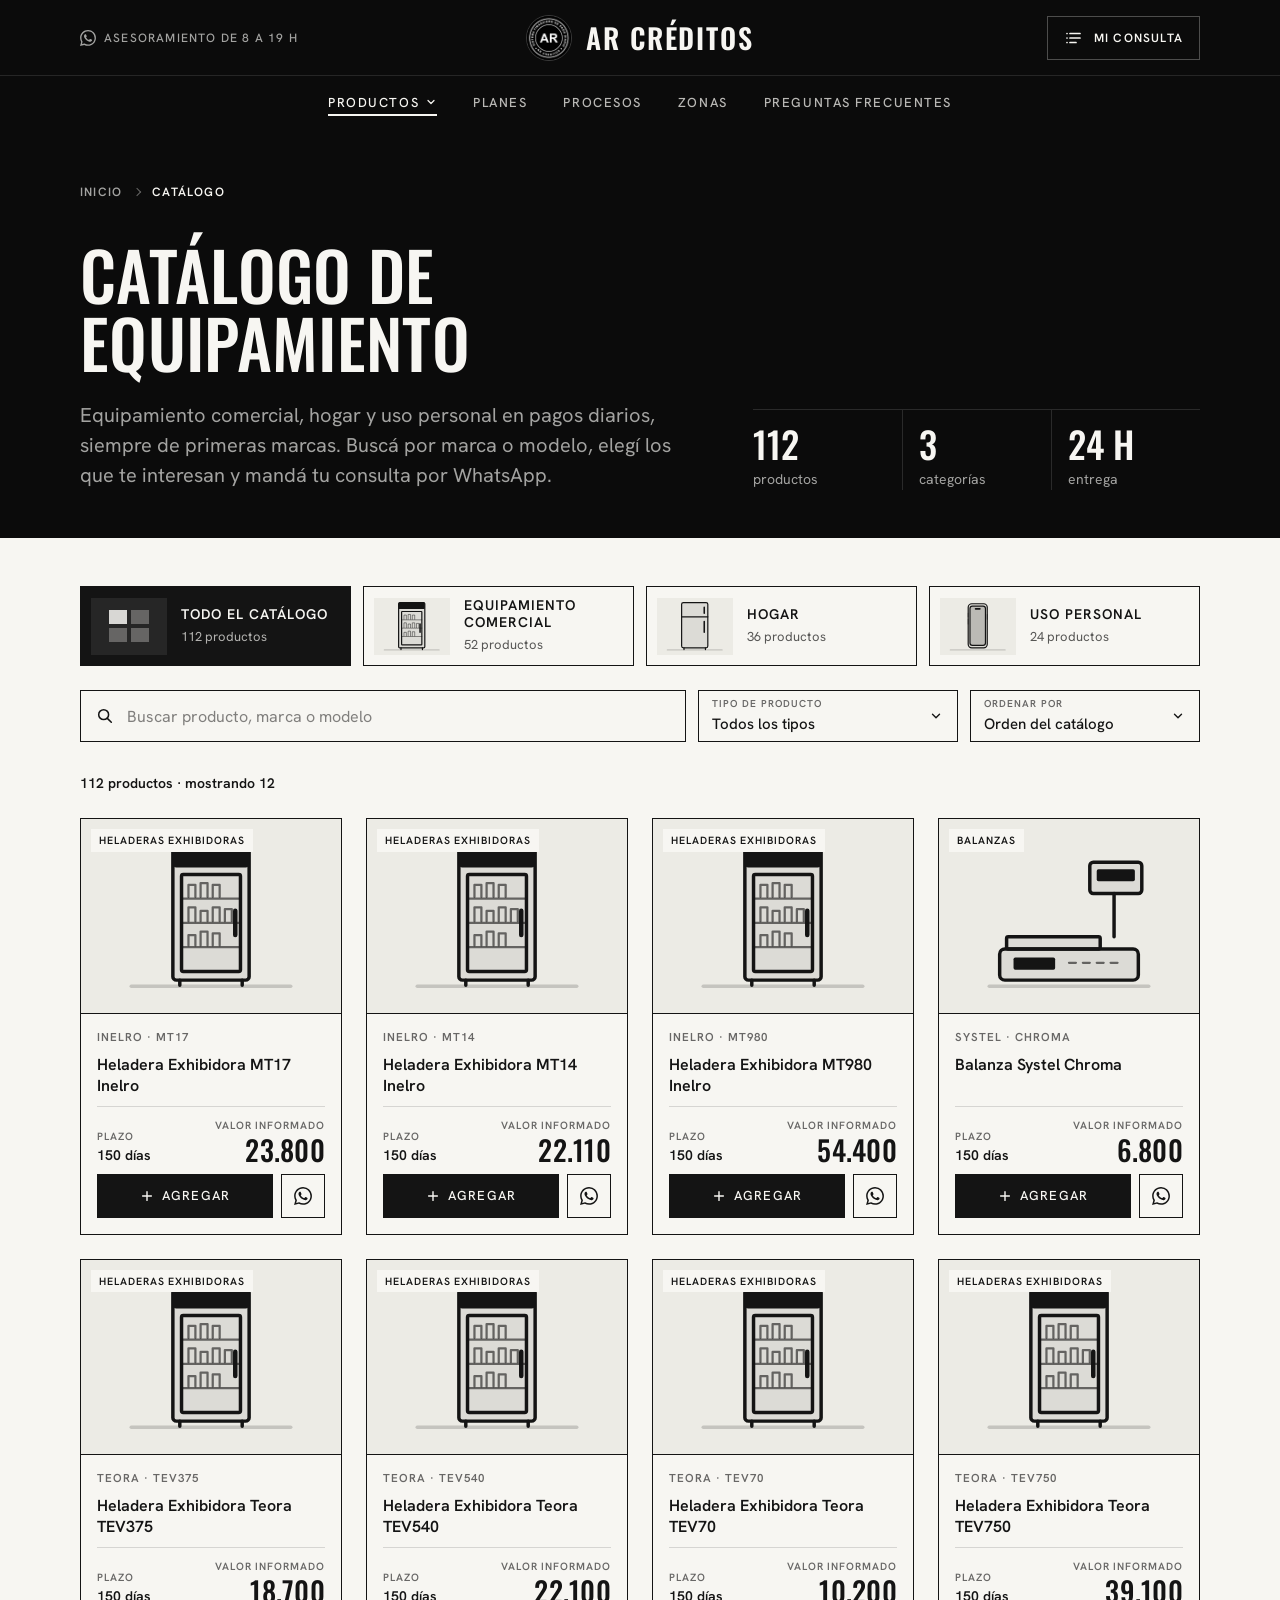
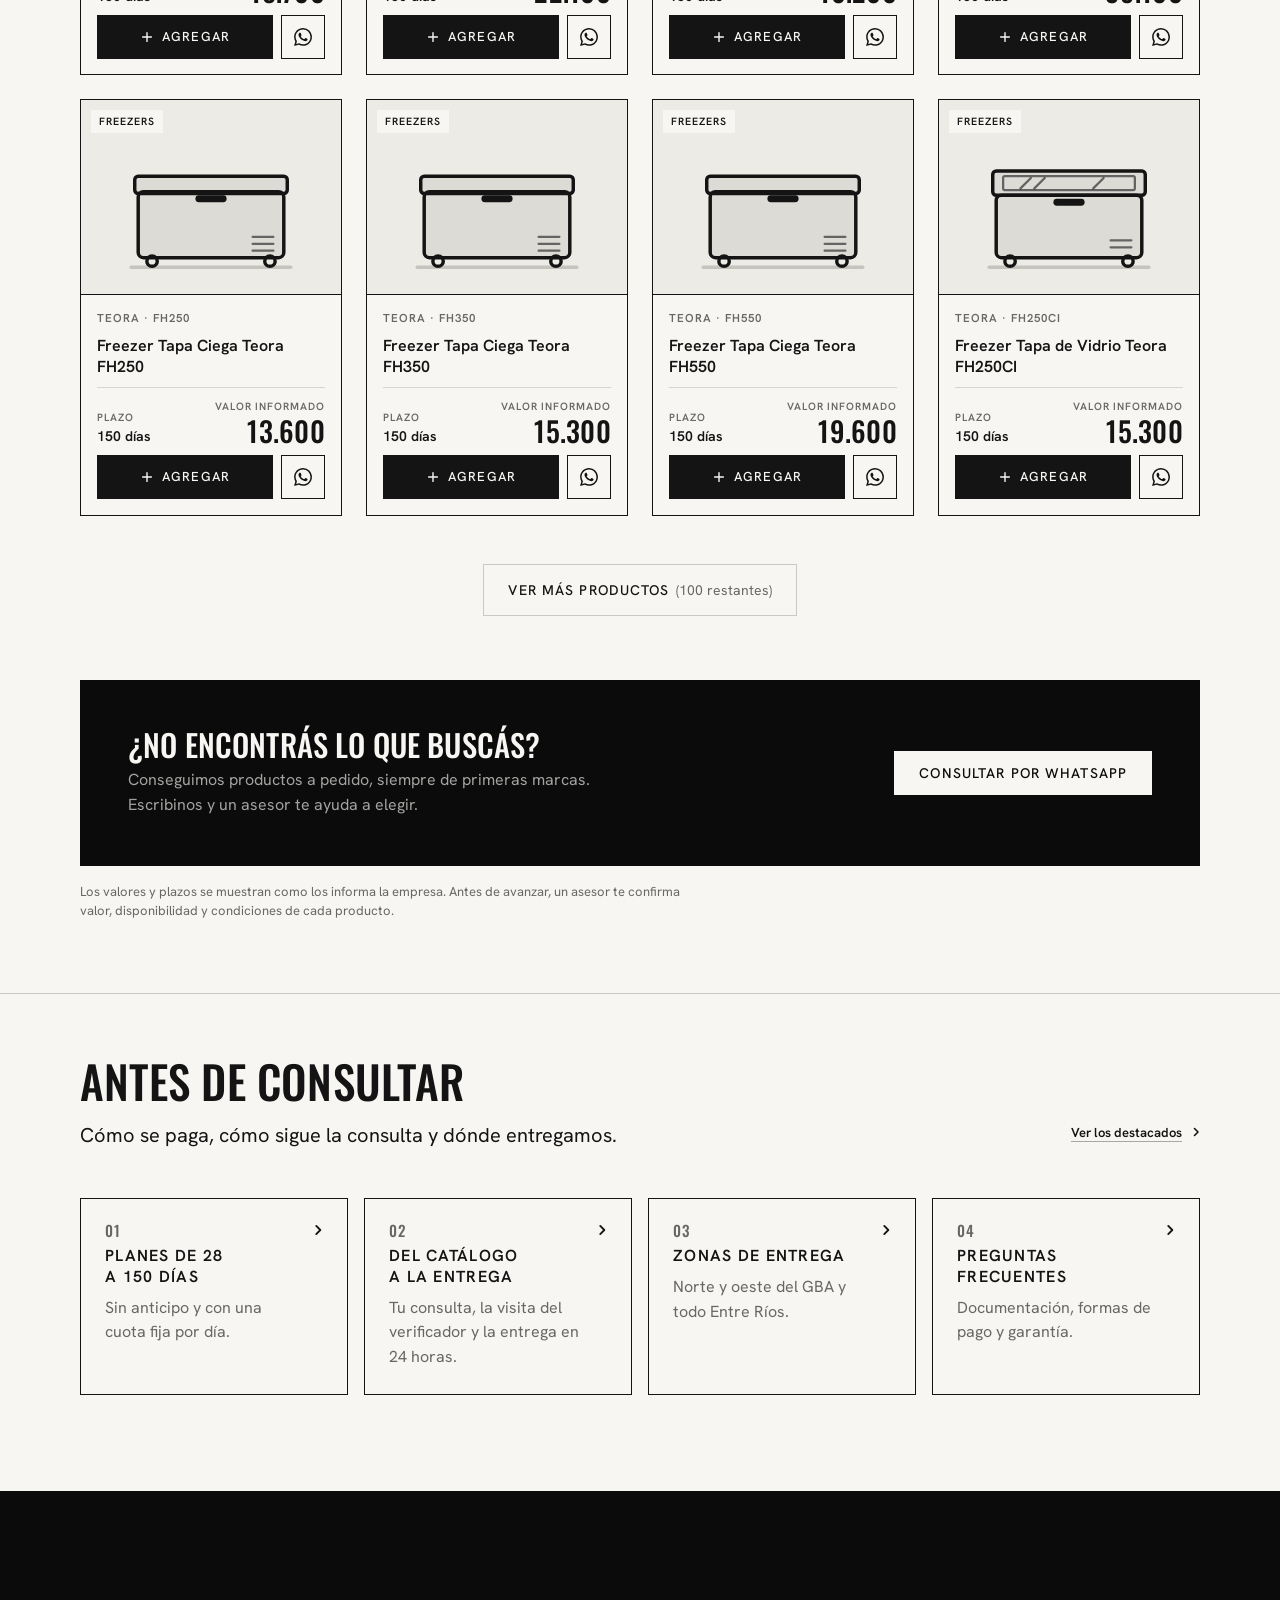
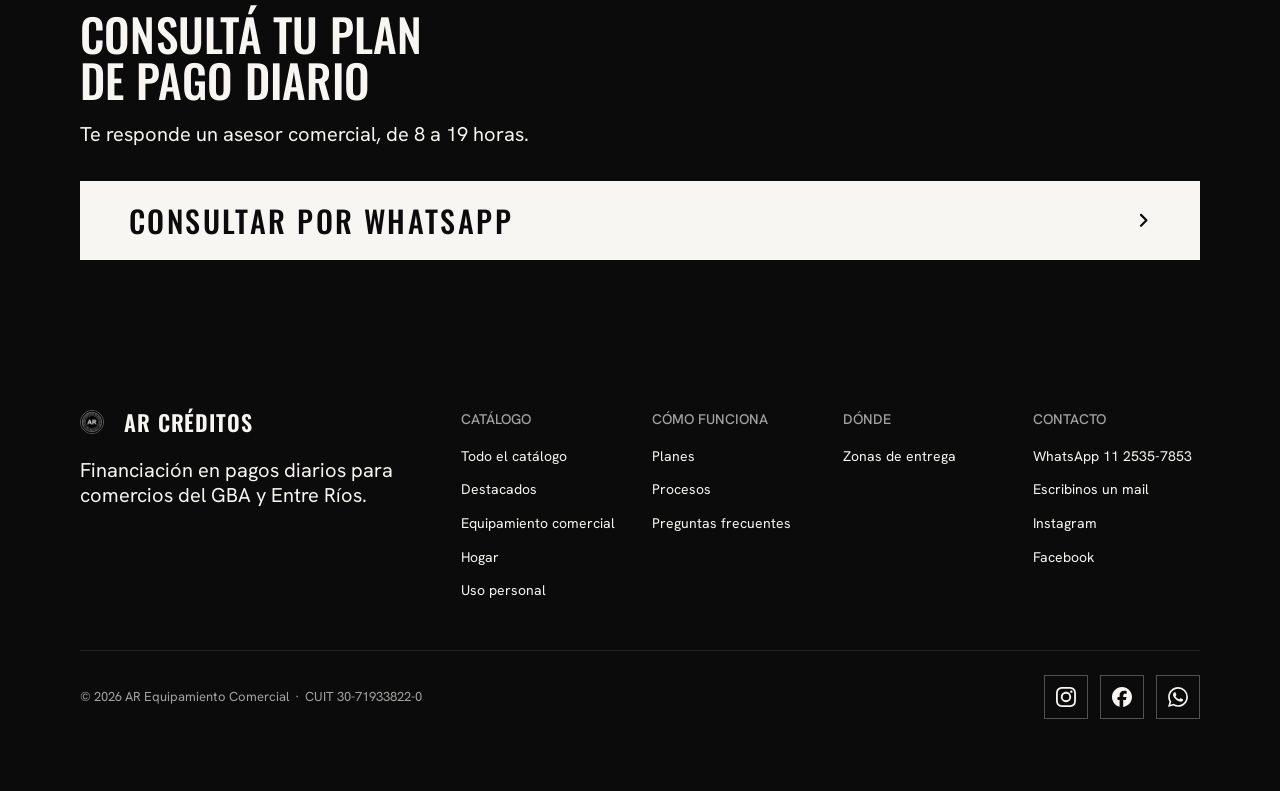
==== catalogo.html @ 9120c730 "Catálogo en su propia página y vitrina de destacados en el inicio - catalogo.html: el catálogo compl" ====
<!doctype html>
<html lang="es-AR" data-type="service" data-radius="sharp" data-buttons="solid" data-motion>
<head>
<meta charset="utf-8">
<meta name="viewport" content="width=device-width, initial-scale=1, viewport-fit=cover">
<title>Catálogo de equipamiento en pagos diarios | AR Créditos</title>
<meta name="description" content="Catálogo completo de AR Créditos: 112 productos de equipamiento comercial, hogar y uso personal en pagos diarios. Buscá por marca o modelo, filtrá por categoría y consultá por WhatsApp.">
<meta property="og:type" content="website">
<meta property="og:locale" content="es_AR">
<meta property="og:site_name" content="AR Créditos">
<meta property="og:title" content="Catálogo de equipamiento en pagos diarios | AR Créditos">
<meta property="og:description" content="112 productos en pagos diarios: heladeras, freezers, balanzas, electrodomésticos y más. Sin anticipo y con entrega en 24 horas.">
<meta property="og:image" content="share.jpg">
<meta name="twitter:card" content="summary_large_image">
<link rel="icon" href="assets/img/logo-ar-creditos-96.jpg" type="image/jpeg">
<link rel="apple-touch-icon" href="assets/img/logo-ar-creditos-192.jpg">
<meta name="theme-color" content="#0b0b0b">
<!-- <link rel="canonical" href="https://arcreditos.com/catalogo.html"> : se activa cuando el dominio esté publicado (también og:url) -->
<meta name="site-kind" content="other">
<meta name="page-type" content="service">
<link rel="preconnect" href="https://fonts.googleapis.com">
<link rel="preconnect" href="https://fonts.gstatic.com" crossorigin>
<link href="https://fonts.googleapis.com/css2?family=Hanken+Grotesk:wght@400..700&family=Oswald:wght@400..600&display=swap" rel="stylesheet">
<link rel="stylesheet" href="assets/system.css">
<link rel="stylesheet" href="assets/ui/cards.css">
<link rel="stylesheet" href="assets/motion/motion.css">
<link rel="stylesheet" href="assets/layout/layout.css">
<link rel="stylesheet" href="assets/icons/icon.css">
<style>
:root {
  --p-bg: #f7f6f2; --p-surface: #ecebe5; --p-ink: #141414; --p-muted: #686766;
  --p-accent: #141414; --p-accent-ink: #f7f6f2; --p-action: #141414; --p-action-ink: #f7f6f2;
  --p-inv-bg: #0b0b0b; --p-inv-surface: #1a1a1a; --p-inv-ink: #f7f6f2; --p-inv-muted: #a3a3a1;
  --p-inv-accent: #f7f6f2; --p-inv-accent-ink: #0b0b0b; --p-inv-action: #f7f6f2; --p-inv-action-ink: #0b0b0b;
  --font-display: "Oswald", "Arial Narrow", sans-serif;
  --font-text: "Hanken Grotesk", system-ui, sans-serif;
  --display-weight: 500;
  --display-tracking: 0;
  --display-tracking-xl: 0;
}
</style>
<link rel="stylesheet" href="assets/css/styles.css?v=202611201900">
<link rel="stylesheet" href="assets/css/header.css?v=202611201900">
<link rel="stylesheet" href="assets/css/catalogo.css?v=202611251200">
<script>document.documentElement.classList.add('m-enter');setTimeout(()=>document.documentElement.classList.add('m-enter-done'),700)</script>
<script>document.documentElement.classList.add('mo-js');setTimeout(()=>document.documentElement.classList.add('mo-safe'),2500)</script>
</head>
<body>
<!-- CATÁLOGO COMPLETO (catalogo.html). Comparte con el inicio (index.html) el head, el header, el pie, la lista de
     consulta, el detalle de producto y todos los estilos y scripts: si se cambia uno de esos bloques, cambiarlo en las dos
     páginas. Los productos salen de assets/data/productos.js; la búsqueda, los filtros y el orden, de assets/js/catalogo.js.
     Los filtros quedan en la dirección (catalogo.html?categoria=hogar&q=noblex), así un enlace abre el catálogo filtrado. -->

<header class="hdr" id="hdr">
  <a class="skip-link" href="#contenido">Ir al contenido</a>
  <div class="hdr__top">
    <div class="wrap hdr__topbar">
      <button class="hdr__burger" type="button" aria-expanded="false" aria-controls="hdr-nav" aria-label="Abrir menú">
        <svg width="20" height="20" viewBox="0 0 20 20" aria-hidden="true"><path d="M3 6h14M3 14h14" stroke="currentColor" stroke-width="1.7" stroke-linecap="round"/></svg>
      </button>
      <a class="hdr__contact" data-wa href="#contacto">
        <svg viewBox="0 0 24 24" width="16" height="16" aria-hidden="true" fill="currentColor"><path d="M17.47 14.38c-.3-.15-1.76-.87-2.03-.97-.27-.1-.47-.15-.67.15-.2.3-.77.97-.94 1.16-.17.2-.35.22-.64.07-.3-.15-1.26-.46-2.39-1.47-.88-.79-1.48-1.76-1.65-2.06-.17-.3-.02-.46.13-.6.13-.14.3-.35.45-.52.15-.17.2-.3.3-.5.1-.2.05-.37-.03-.52-.07-.15-.67-1.61-.92-2.2-.24-.58-.49-.5-.67-.51h-.57c-.2 0-.52.07-.79.37-.27.3-1.04 1.02-1.04 2.48s1.07 2.88 1.21 3.07c.15.2 2.1 3.2 5.08 4.49.71.31 1.26.49 1.7.63.71.22 1.36.19 1.87.12.57-.09 1.76-.72 2-1.41.25-.7.25-1.29.18-1.41-.08-.13-.27-.2-.57-.35M12.05 21.79h-.01a9.87 9.87 0 0 1-5.03-1.38l-.36-.21-3.74.98 1-3.65-.24-.37a9.86 9.86 0 0 1-1.51-5.26c0-5.45 4.44-9.88 9.89-9.88 2.64 0 5.12 1.03 6.99 2.9a9.83 9.83 0 0 1 2.89 6.99c0 5.45-4.44 9.88-9.88 9.88m8.41-18.3A11.82 11.82 0 0 0 12.05 0C5.5 0 .16 5.34.16 11.89c0 2.1.55 4.14 1.59 5.95L.06 24l6.3-1.65a11.88 11.88 0 0 0 5.68 1.45h.01c6.55 0 11.89-5.34 11.89-11.89 0-3.18-1.24-6.16-3.48-8.41"/></svg>
        <span>Asesoramiento de 8 a 19 h</span>
      </a>
      <a class="hdr__brand" href="index.html" aria-label="AR Créditos, ir al inicio">
        <img class="brand-seal" src="assets/img/logo-ar-creditos-96.jpg" srcset="assets/img/logo-ar-creditos-96.jpg 1x, assets/img/logo-ar-creditos-192.jpg 2x" alt="" width="44" height="44">
        <span class="hdr__name">AR Créditos</span>
      </a>
      <button class="hdr__cart" type="button" data-consulta-abrir aria-label="Mi consulta: vacía">
        <svg viewBox="0 0 20 20" width="20" height="20" aria-hidden="true"><path d="M6 5.5h10M6 10h10M6 14.5h6M3 5.5h.01M3 10h.01M3 14.5h.01" fill="none" stroke="currentColor" stroke-width="1.7" stroke-linecap="round"/></svg>
        <span class="hdr__cart-label">Mi consulta</span>
        <span class="cnt" data-consulta-cuenta>0</span>
      </button>
    </div>
  </div>
  <nav class="hdr__nav" id="hdr-nav" aria-label="Principal">
    <div class="wrap hdr__navbar">
      <a class="hdr__mini" href="index.html" tabindex="-1" aria-hidden="true"><img src="assets/img/logo-ar-creditos-96.jpg" alt="" width="30" height="30"><span>AR Créditos</span></a>
      <ul class="hdr__links">
        <li class="hdr__item hdr__item--drop">
          <button class="hdr__link hdr__trigger" type="button" aria-expanded="false" aria-controls="menu-productos" aria-current="page">
            Productos
            <svg class="hdr__chev" viewBox="0 0 16 16" width="12" height="12" aria-hidden="true"><path d="M4 6l4 4 4-4" fill="none" stroke="currentColor" stroke-width="1.6" stroke-linecap="round" stroke-linejoin="round"/></svg>
          </button>
          <div class="hdr__drop" id="menu-productos">
            <div class="drop__inner">
              <p class="drop__label">Categorías del catálogo</p>
              <ul class="drop__grid" data-drop-cats>
                <li><a class="drop__card" href="catalogo.html?categoria=comercial" data-ir-categoria="comercial"><span class="drop__name">Equipamiento comercial</span></a></li>
                <li><a class="drop__card" href="catalogo.html?categoria=hogar" data-ir-categoria="hogar"><span class="drop__name">Hogar</span></a></li>
                <li><a class="drop__card" href="catalogo.html?categoria=personal" data-ir-categoria="personal"><span class="drop__name">Uso personal</span></a></li>
              </ul>
              <a class="drop__all" href="catalogo.html" data-ir-categoria="">Ver los <span data-drop-total>112</span> productos del catálogo<svg viewBox="0 0 12 12" width="12" height="12" aria-hidden="true"><path d="M1 6h8M5.5 2.5 9 6l-3.5 3.5" fill="none" stroke="currentColor" stroke-width="1.5" stroke-linecap="round" stroke-linejoin="round"/></svg></a>
            </div>
          </div>
        </li>
        <li class="hdr__item"><a class="hdr__link" href="index.html#planes">Planes</a></li>
        <li class="hdr__item"><a class="hdr__link" href="index.html#proceso">Procesos</a></li>
        <li class="hdr__item"><a class="hdr__link" href="index.html#zonas">Zonas</a></li>
        <li class="hdr__item"><a class="hdr__link" href="index.html#preguntas">Preguntas frecuentes</a></li>
      </ul>
      <button class="hdr__mini-cart" type="button" data-consulta-abrir tabindex="-1" aria-hidden="true">
        <svg viewBox="0 0 20 20" width="18" height="18" aria-hidden="true"><path d="M6 5.5h10M6 10h10M6 14.5h6M3 5.5h.01M3 10h.01M3 14.5h.01" fill="none" stroke="currentColor" stroke-width="1.7" stroke-linecap="round"/></svg>
        <span>Mi consulta</span><span class="cnt" data-consulta-cuenta>0</span>
      </button>
      <div class="hdr__sheet-foot">
        <a class="btn btn--primary" data-wa href="#contacto">Consultar por WhatsApp</a>
        <p>Te responde un asesor comercial, de 8 a 19 horas.</p>
      </div>
    </div>
  </nav>
</header>

<main id="contenido">
  <!-- ENCABEZADO de la página: la ruta (Inicio > Catálogo), el título y el catálogo en números -->
  <section class="section cpage ground-inverse" id="top" aria-labelledby="cpage-h">
    <div class="wrap">
      <nav class="crumbs" aria-label="Estás en">
        <ol>
          <li><a href="index.html">Inicio</a></li>
          <li><span aria-current="page">Catálogo</span></li>
        </ol>
      </nav>
      <div class="cpage__grid">
        <div class="cpage__txt">
          <h1 id="cpage-h">Catálogo de equipamiento</h1>
          <p class="cpage__lead">Equipamiento comercial, hogar y uso personal en pagos diarios, siempre de primeras marcas. Buscá por marca o modelo, elegí los que te interesan y mandá tu consulta por WhatsApp.</p>
        </div>
        <ul class="cpage__stats" aria-label="El catálogo en números">
          <li><b data-cpage-total>112</b><span>productos</span></li>
          <li><b data-cpage-cats>3</b><span>categorías</span></li>
          <li><b>24 h</b><span>entrega</span></li>
        </ul>
      </div>
    </div>
  </section>

  <!-- CATÁLOGO: las tarjetas, los filtros y las cantidades se arman desde assets/data/productos.js -->
  <section class="section catalogo" id="productos" aria-labelledby="productos-h">
    <div class="wrap">
      <h2 class="sr-only" id="productos-h">Productos del catálogo</h2>

      <!-- en el teléfono la fila de categorías se desliza: el borde difuminado, la flecha y un pequeño
           movimiento al aparecer indican que hay más a la derecha (assets/js/catalogo.js) -->
      <div class="ctabs-wrap">
        <div class="ctabs" data-cat-tabs role="group" aria-label="Categorías del catálogo"></div>
        <button type="button" class="ctabs__more" data-ctabs-more tabindex="-1" aria-hidden="true">
          <svg viewBox="0 0 16 16" width="16" height="16" aria-hidden="true"><path d="M6 3.5 10.5 8 6 12.5" fill="none" stroke="currentColor" stroke-width="1.8" stroke-linecap="round" stroke-linejoin="round"/></svg>
        </button>
      </div>

      <div class="ctools" role="search" aria-label="Buscar y filtrar productos">
        <div class="csearch">
          <label class="sr-only" for="cat-q">Buscar productos</label>
          <svg class="csearch__icon" viewBox="0 0 20 20" width="18" height="18" aria-hidden="true"><circle cx="8.5" cy="8.5" r="5.5" fill="none" stroke="currentColor" stroke-width="1.7"/><path d="M12.6 12.6 17 17" stroke="currentColor" stroke-width="1.7" stroke-linecap="round"/></svg>
          <input id="cat-q" type="search" placeholder="Buscar producto, marca o modelo" autocomplete="off" enterkeyhint="search" maxlength="60">
          <button type="button" class="csearch__clear" data-q-clear hidden aria-label="Borrar búsqueda"><svg viewBox="0 0 16 16" width="14" height="14" aria-hidden="true"><path d="M4 4l8 8M12 4l-8 8" fill="none" stroke="currentColor" stroke-width="1.6" stroke-linecap="round"/></svg></button>
        </div>
        <div class="cselect">
          <label for="cat-tipo">Tipo de producto</label>
          <select id="cat-tipo"><option value="">Todos los tipos</option></select>
        </div>
        <div class="cselect">
          <label for="cat-orden">Ordenar por</label>
          <select id="cat-orden"><option value="">Orden del catálogo</option></select>
        </div>
      </div>

      <div class="cstatus">
        <p class="cstatus__txt" id="cat-resultado" role="status">Cargando productos…</p>
        <div class="cchips" data-cat-chips></div>
      </div>

      <ul class="cgrid" id="cat-grid" aria-busy="true" aria-label="Productos del catálogo">
        <li class="pc pc--skel" aria-hidden="true"><div class="pc__in"><div class="pc__media"></div><div class="pc__body"><i></i><i></i><i></i></div></div></li>
        <li class="pc pc--skel" aria-hidden="true"><div class="pc__in"><div class="pc__media"></div><div class="pc__body"><i></i><i></i><i></i></div></div></li>
        <li class="pc pc--skel" aria-hidden="true"><div class="pc__in"><div class="pc__media"></div><div class="pc__body"><i></i><i></i><i></i></div></div></li>
        <li class="pc pc--skel" aria-hidden="true"><div class="pc__in"><div class="pc__media"></div><div class="pc__body"><i></i><i></i><i></i></div></div></li>
      </ul>
      <noscript><p class="cnoscript">Para ver el catálogo y armar tu consulta, activá JavaScript en tu navegador. También podés escribirnos por WhatsApp desde el pie de la página.</p></noscript>

      <div class="cempty" data-cat-vacio hidden>
        <h3>No encontramos productos <span data-vacio-q></span></h3>
        <p>Probá con otra palabra o pedinos el producto: lo conseguimos a pedido.</p>
        <div class="btn-row">
          <a class="btn btn--primary" data-vacio-wa href="#contacto" target="_blank" rel="noopener">Pedir por WhatsApp</a>
          <button type="button" class="btn btn--secondary" data-vacio-limpiar>Ver todo el catálogo</button>
        </div>
      </div>

      <div class="cmore" data-cat-mas hidden><button type="button" class="btn btn--secondary">Ver más productos</button></div>

      <aside class="ccta ground-inverse" data-cat-cta aria-labelledby="ccta-h">
        <div class="ccta__txt">
          <h3 id="ccta-h" data-cta-h>¿No encontrás lo que buscás?</h3>
          <p data-cta-p>Conseguimos productos a pedido, siempre de primeras marcas.</p>
        </div>
        <div class="btn-row">
          <a class="btn btn--primary" data-cta-wa href="#contacto" target="_blank" rel="noopener">Consultar por WhatsApp</a>
          <button type="button" class="btn btn--secondary solo-con-consulta" data-consulta-abrir>Ver mi consulta</button>
        </div>
      </aside>
      <p class="cnote">Los valores y plazos se muestran como los informa la empresa. Antes de avanzar, un asesor te confirma valor, disponibilidad y condiciones de cada producto.</p>
    </div>
  </section>

  <!-- VUELTA AL INICIO: las secciones de la página principal que responden lo que se pregunta antes de consultar -->
  <section class="section cpage-links" aria-labelledby="cpage-links-h">
    <div class="wrap">
      <div class="section-head section-head--split">
        <div>
          <h2 id="cpage-links-h">Antes de consultar</h2>
          <p>Cómo se paga, cómo sigue la consulta y dónde entregamos.</p>
        </div>
        <a class="tlink cpage-links__dest" href="index.html#destacados">Ver los destacados<svg class="m-arrow" viewBox="0 0 12 12" aria-hidden="true"><path class="m-arrow__stem" d="M1 6h8"/><path class="m-arrow__head" d="M4.5 2.5 8 6l-3.5 3.5"/></svg></a>
      </div>
      <ul class="cpage-links__list">
        <li><a href="index.html#planes"><span class="cpage-links__n">01</span><h3>Planes de 28 a 150 días</h3><p>Sin anticipo y con una cuota fija por día.</p><svg class="m-arrow" viewBox="0 0 12 12" aria-hidden="true"><path class="m-arrow__stem" d="M1 6h8"/><path class="m-arrow__head" d="M4.5 2.5 8 6l-3.5 3.5"/></svg></a></li>
        <li><a href="index.html#proceso"><span class="cpage-links__n">02</span><h3>Del catálogo a la entrega</h3><p>Tu consulta, la visita del verificador y la entrega en 24 horas.</p><svg class="m-arrow" viewBox="0 0 12 12" aria-hidden="true"><path class="m-arrow__stem" d="M1 6h8"/><path class="m-arrow__head" d="M4.5 2.5 8 6l-3.5 3.5"/></svg></a></li>
        <li><a href="index.html#zonas"><span class="cpage-links__n">03</span><h3>Zonas de entrega</h3><p>Norte y oeste del GBA y todo Entre Ríos.</p><svg class="m-arrow" viewBox="0 0 12 12" aria-hidden="true"><path class="m-arrow__stem" d="M1 6h8"/><path class="m-arrow__head" d="M4.5 2.5 8 6l-3.5 3.5"/></svg></a></li>
        <li><a href="index.html#preguntas"><span class="cpage-links__n">04</span><h3>Preguntas frecuentes</h3><p>Documentación, formas de pago y garantía.</p><svg class="m-arrow" viewBox="0 0 12 12" aria-hidden="true"><path class="m-arrow__stem" d="M1 6h8"/><path class="m-arrow__head" d="M4.5 2.5 8 6l-3.5 3.5"/></svg></a></li>
      </ul>
    </div>
  </section>
</main>

<footer class="footer closing footer--dark ground-inverse" id="contacto" aria-labelledby="close-h">
  <div class="wrap">
    <div class="closing__cta close--type">
      <div class="section-head">
        <h2 id="close-h">Consultá tu plan de pago diario</h2>
        <p>Te responde un asesor comercial, de 8 a 19 horas.</p>
      </div>
      <div class="closing__btns">
        <a class="btn btn--primary btn--xl btn--wide" data-wa href="#contacto">Consultar por WhatsApp<svg class="m-arrow" viewBox="0 0 12 12" aria-hidden="true"><path class="m-arrow__stem" d="M1 6h8"/><path class="m-arrow__head" d="M4.5 2.5 8 6l-3.5 3.5"/></svg></a>
        <button type="button" class="btn btn--secondary solo-con-consulta" data-consulta-abrir>Enviar mi consulta (<span data-consulta-cuenta>0</span>)</button>
      </div>
    </div>
    <div class="closing__links">
      <div class="grid">
        <div class="span-4 stack-4">
          <a class="nav__logo" href="index.html"><img class="brand-seal" src="assets/img/logo-ar-creditos-96.jpg" alt="" width="32" height="32" loading="lazy">AR Créditos</a>
          <p class="footer__lede">Financiación en pagos diarios para comercios del GBA y Entre Ríos.</p>
        </div>
        <div class="span-2 footer__col"><h3>Catálogo</h3><ul><li><a href="catalogo.html" data-ir-categoria="">Todo el catálogo</a></li><li><a href="index.html#destacados">Destacados</a></li><li><a href="catalogo.html?categoria=comercial" data-ir-categoria="comercial">Equipamiento comercial</a></li><li><a href="catalogo.html?categoria=hogar" data-ir-categoria="hogar">Hogar</a></li><li><a href="catalogo.html?categoria=personal" data-ir-categoria="personal">Uso personal</a></li></ul></div>
        <div class="span-2 footer__col"><h3>Cómo funciona</h3><ul><li><a href="index.html#planes">Planes</a></li><li><a href="index.html#proceso">Procesos</a></li><li><a href="index.html#preguntas">Preguntas frecuentes</a></li></ul></div>
        <div class="span-2 footer__col"><h3>Dónde</h3><ul><li><a href="index.html#zonas">Zonas de entrega</a></li></ul></div>
        <!-- si cambia el número de WhatsApp, actualizar también el texto visible de este enlace (el enlace en sí sale de assets/js/config.js) -->
        <div class="span-2 footer__col"><h3>Contacto</h3><ul><li><a data-wa href="#contacto">WhatsApp 11 2535-7853</a></li><li><a href="mailto:arequipamientocomercial@gmail.com">Escribinos un mail</a></li><li><a href="https://www.instagram.com/ar.creditos/" target="_blank" rel="noopener">Instagram</a></li><li><a href="https://www.facebook.com/arcreditosfinanciera" target="_blank" rel="noopener">Facebook</a></li></ul></div>
      </div>
      <div class="footer__legal">
        <span>&copy; 2026 AR Equipamiento Comercial <span class="sep"> &nbsp;·&nbsp; </span><span class="nowrap">CUIT 30-71933822-0</span></span>
        <div class="socials">
          <a href="https://www.instagram.com/ar.creditos/" target="_blank" rel="noopener" aria-label="Instagram de AR Créditos"><svg class="ic ic-svg ic-20" aria-hidden="true" xmlns="http://www.w3.org/2000/svg" viewBox="0 0 24 24" fill="currentColor"><path d="M7.0301.084c-1.2768.0602-2.1487.264-2.911.5634-.7888.3075-1.4575.72-2.1228 1.3877-.6652.6677-1.075 1.3368-1.3802 2.127-.2954.7638-.4956 1.6365-.552 2.914-.0564 1.2775-.0689 1.6882-.0626 4.947.0062 3.2586.0206 3.6671.0825 4.9473.061 1.2765.264 2.1482.5635 2.9107.308.7889.72 1.4573 1.388 2.1228.6679.6655 1.3365 1.0743 2.1285 1.38.7632.295 1.6361.4961 2.9134.552 1.2773.056 1.6884.069 4.9462.0627 3.2578-.0062 3.668-.0207 4.9478-.0814 1.28-.0607 2.147-.2652 2.9098-.5633.7889-.3086 1.4578-.72 2.1228-1.3881.665-.6682 1.0745-1.3378 1.3795-2.1284.2957-.7632.4966-1.636.552-2.9124.056-1.2809.0692-1.6898.063-4.948-.0063-3.2583-.021-3.6668-.0817-4.9465-.0607-1.2797-.264-2.1487-.5633-2.9117-.3084-.7889-.72-1.4568-1.3876-2.1228C21.2982 1.33 20.628.9208 19.8378.6165 19.074.321 18.2017.1197 16.9244.0645 15.6471.0093 15.236-.005 11.977.0014 8.718.0076 8.31.0215 7.0301.0839m.1402 21.6932c-1.17-.0509-1.8053-.2453-2.2287-.408-.5606-.216-.96-.4771-1.3819-.895-.422-.4178-.6811-.8186-.9-1.378-.1644-.4234-.3624-1.058-.4171-2.228-.0595-1.2645-.072-1.6442-.079-4.848-.007-3.2037.0053-3.583.0607-4.848.05-1.169.2456-1.805.408-2.2282.216-.5613.4762-.96.895-1.3816.4188-.4217.8184-.6814 1.3783-.9003.423-.1651 1.0575-.3614 2.227-.4171 1.2655-.06 1.6447-.072 4.848-.079 3.2033-.007 3.5835.005 4.8495.0608 1.169.0508 1.8053.2445 2.228.408.5608.216.96.4754 1.3816.895.4217.4194.6816.8176.9005 1.3787.1653.4217.3617 1.056.4169 2.2263.0602 1.2655.0739 1.645.0796 4.848.0058 3.203-.0055 3.5834-.061 4.848-.051 1.17-.245 1.8055-.408 2.2294-.216.5604-.4763.96-.8954 1.3814-.419.4215-.8181.6811-1.3783.9-.4224.1649-1.0577.3617-2.2262.4174-1.2656.0595-1.6448.072-4.8493.079-3.2045.007-3.5825-.006-4.848-.0608M16.953 5.5864A1.44 1.44 0 1 0 18.39 4.144a1.44 1.44 0 0 0-1.437 1.4424M5.8385 12.012c.0067 3.4032 2.7706 6.1557 6.173 6.1493 3.4026-.0065 6.157-2.7701 6.1506-6.1733-.0065-3.4032-2.771-6.1565-6.174-6.1498-3.403.0067-6.156 2.771-6.1496 6.1738M8 12.0077a4 4 0 1 1 4.008 3.9921A3.9996 3.9996 0 0 1 8 12.0077"/></svg></a>
          <a href="https://www.facebook.com/arcreditosfinanciera" target="_blank" rel="noopener" aria-label="Facebook de AR Créditos"><svg class="ic ic-svg ic-20" aria-hidden="true" xmlns="http://www.w3.org/2000/svg" viewBox="0 0 24 24" fill="currentColor"><path d="M9.101 23.691v-7.98H6.627v-3.667h2.474v-1.58c0-4.085 1.848-5.978 5.858-5.978.401 0 .955.042 1.468.103a8.68 8.68 0 0 1 1.141.195v3.325a8.623 8.623 0 0 0-.653-.036 26.805 26.805 0 0 0-.733-.009c-.707 0-1.259.096-1.675.309a1.686 1.686 0 0 0-.679.622c-.258.42-.374.995-.374 1.752v1.297h3.919l-.386 2.103-.287 1.564h-3.246v8.245C19.396 23.238 24 18.179 24 12.044c0-6.627-5.373-12-12-12s-12 5.373-12 12c0 5.628 3.874 10.35 9.101 11.647Z"/></svg></a>
          <a data-wa href="#contacto" aria-label="WhatsApp de AR Créditos"><svg class="ic ic-svg ic-20" aria-hidden="true" xmlns="http://www.w3.org/2000/svg" viewBox="0 0 24 24" fill="currentColor"><path d="M17.472 14.382c-.297-.149-1.758-.867-2.03-.967-.273-.099-.471-.148-.67.15-.197.297-.767.966-.94 1.164-.173.199-.347.223-.644.075-.297-.15-1.255-.463-2.39-1.475-.883-.788-1.48-1.761-1.653-2.059-.173-.297-.018-.458.13-.606.134-.133.298-.347.446-.52.149-.174.198-.298.298-.497.099-.198.05-.371-.025-.52-.075-.149-.669-1.612-.916-2.207-.242-.579-.487-.5-.669-.51-.173-.008-.371-.01-.57-.01-.198 0-.52.074-.792.372-.272.297-1.04 1.016-1.04 2.479 0 1.462 1.065 2.875 1.213 3.074.149.198 2.096 3.2 5.077 4.487.709.306 1.262.489 1.694.625.712.227 1.36.195 1.871.118.571-.085 1.758-.719 2.006-1.413.248-.694.248-1.289.173-1.413-.074-.124-.272-.198-.57-.347m-5.421 7.403h-.004a9.87 9.87 0 01-5.031-1.378l-.361-.214-3.741.982.998-3.648-.235-.374a9.86 9.86 0 01-1.51-5.26c.001-5.45 4.436-9.884 9.888-9.884 2.64 0 5.122 1.03 6.988 2.898a9.825 9.825 0 012.893 6.994c-.003 5.45-4.437 9.884-9.885 9.884m8.413-18.297A11.815 11.815 0 0012.05 0C5.495 0 .16 5.335.157 11.892c0 2.096.547 4.142 1.588 5.945L.057 24l6.305-1.654a11.882 11.882 0 005.683 1.448h.005c6.554 0 11.89-5.335 11.893-11.893a11.821 11.821 0 00-3.48-8.413Z"/></svg></a>
        </div>
      </div>
    </div>
  </div>
</footer>

<!-- barra del teléfono: la lista de consulta y WhatsApp siempre a mano -->
<div class="mbar" aria-label="Acciones rápidas" role="region">
  <button type="button" class="btn btn--secondary mbar__consulta" data-consulta-abrir>
    <svg viewBox="0 0 20 20" width="18" height="18" aria-hidden="true"><path d="M6 5.5h10M6 10h10M6 14.5h6M3 5.5h.01M3 10h.01M3 14.5h.01" fill="none" stroke="currentColor" stroke-width="1.7" stroke-linecap="round"/></svg>
    <span>Mi consulta</span><span class="cnt" data-consulta-cuenta>0</span>
  </button>
  <a class="btn btn--primary mbar__wa" data-wa href="#contacto"><svg viewBox="0 0 24 24" width="18" height="18" aria-hidden="true" fill="currentColor"><path d="M17.47 14.38c-.3-.15-1.76-.87-2.03-.97-.27-.1-.47-.15-.67.15-.2.3-.77.97-.94 1.16-.17.2-.35.22-.64.07-.3-.15-1.26-.46-2.39-1.47-.88-.79-1.48-1.76-1.65-2.06-.17-.3-.02-.46.13-.6.13-.14.3-.35.45-.52.15-.17.2-.3.3-.5.1-.2.05-.37-.03-.52-.07-.15-.67-1.61-.92-2.2-.24-.58-.49-.5-.67-.51h-.57c-.2 0-.52.07-.79.37-.27.3-1.04 1.02-1.04 2.48s1.07 2.88 1.21 3.07c.15.2 2.1 3.2 5.08 4.49.71.31 1.26.49 1.7.63.71.22 1.36.19 1.87.12.57-.09 1.76-.72 2-1.41.25-.7.25-1.29.18-1.41-.08-.13-.27-.2-.57-.35M12.05 21.79h-.01a9.87 9.87 0 0 1-5.03-1.38l-.36-.21-3.74.98 1-3.65-.24-.37a9.86 9.86 0 0 1-1.51-5.26c0-5.45 4.44-9.88 9.89-9.88 2.64 0 5.12 1.03 6.99 2.9a9.83 9.83 0 0 1 2.89 6.99c0 5.45-4.44 9.88-9.88 9.88m8.41-18.3A11.82 11.82 0 0 0 12.05 0C5.5 0 .16 5.34.16 11.89c0 2.1.55 4.14 1.59 5.95L.06 24l6.3-1.65a11.88 11.88 0 0 0 5.68 1.45h.01c6.55 0 11.89-5.34 11.89-11.89 0-3.18-1.24-6.16-3.48-8.41"/></svg><span>WhatsApp</span></a>
</div>

<!-- botón flotante (tablet y computadora): aparece cuando la lista tiene productos -->
<button type="button" class="fab" data-consulta-abrir hidden>
  <svg viewBox="0 0 20 20" width="18" height="18" aria-hidden="true"><path d="M6 5.5h10M6 10h10M6 14.5h6M3 5.5h.01M3 10h.01M3 14.5h.01" fill="none" stroke="currentColor" stroke-width="1.7" stroke-linecap="round"/></svg>
  <span>Mi consulta</span><span class="fab__n" data-consulta-cuenta>0</span>
</button>

<div class="toast" role="status" aria-live="polite"><span class="toast__text"></span><button type="button" class="toast__action" hidden></button></div>

<!-- DETALLE DE PRODUCTO -->
<dialog class="pm" id="producto" aria-labelledby="pm-title">
  <div class="pm__panel">
    <button type="button" class="pm__close" data-producto-cerrar aria-label="Cerrar detalle"><svg viewBox="0 0 20 20" width="20" height="20" aria-hidden="true"><path d="M5 5l10 10M15 5L5 15" stroke="currentColor" stroke-width="1.7" stroke-linecap="round"/></svg></button>
    <div class="pm__grid">
      <div class="pm__media" data-pm-media></div>
      <div class="pm__body">
        <p class="pm__crumb" data-pm-crumb></p>
        <h2 class="pm__title" id="pm-title">Producto</h2>
        <p class="pm__brand" data-pm-brand></p>
        <dl class="pm__facts">
          <div><dt data-pm-valor-dt>Valor informado</dt><dd class="pm__value" data-pm-valor></dd></div>
          <div><dt>Plazo</dt><dd data-pm-plazo></dd></div>
        </dl>
        <div class="pm__datos" data-pm-datos-wrap>
          <h3>Características informadas</h3>
          <ul data-pm-datos></ul>
        </div>
        <div class="pm__buy">
          <div class="qty qty--lg" role="group" aria-label="Cantidad">
            <button type="button" class="qty__btn" data-pm-menos aria-label="Restar uno">−</button>
            <span class="qty__n" data-pm-n aria-live="polite">1</span>
            <button type="button" class="qty__btn" data-pm-mas aria-label="Sumar uno">+</button>
          </div>
          <button type="button" class="btn btn--primary pm__add" data-pm-add>Agregar a mi consulta</button>
        </div>
        <a class="btn btn--secondary pm__wa" data-pm-wa href="#contacto" target="_blank" rel="noopener">
          <svg viewBox="0 0 24 24" width="18" height="18" aria-hidden="true" fill="currentColor"><path d="M17.47 14.38c-.3-.15-1.76-.87-2.03-.97-.27-.1-.47-.15-.67.15-.2.3-.77.97-.94 1.16-.17.2-.35.22-.64.07-.3-.15-1.26-.46-2.39-1.47-.88-.79-1.48-1.76-1.65-2.06-.17-.3-.02-.46.13-.6.13-.14.3-.35.45-.52.15-.17.2-.3.3-.5.1-.2.05-.37-.03-.52-.07-.15-.67-1.61-.92-2.2-.24-.58-.49-.5-.67-.51h-.57c-.2 0-.52.07-.79.37-.27.3-1.04 1.02-1.04 2.48s1.07 2.88 1.21 3.07c.15.2 2.1 3.2 5.08 4.49.71.31 1.26.49 1.7.63.71.22 1.36.19 1.87.12.57-.09 1.76-.72 2-1.41.25-.7.25-1.29.18-1.41-.08-.13-.27-.2-.57-.35M12.05 21.79h-.01a9.87 9.87 0 0 1-5.03-1.38l-.36-.21-3.74.98 1-3.65-.24-.37a9.86 9.86 0 0 1-1.51-5.26c0-5.45 4.44-9.88 9.89-9.88 2.64 0 5.12 1.03 6.99 2.9a9.83 9.83 0 0 1 2.89 6.99c0 5.45-4.44 9.88-9.88 9.88m8.41-18.3A11.82 11.82 0 0 0 12.05 0C5.5 0 .16 5.34.16 11.89c0 2.1.55 4.14 1.59 5.95L.06 24l6.3-1.65a11.88 11.88 0 0 0 5.68 1.45h.01c6.55 0 11.89-5.34 11.89-11.89 0-3.18-1.24-6.16-3.48-8.41"/></svg>
          Consultar solo este producto
        </a>
        <button type="button" class="tlink pm__ver" data-pm-ver data-consulta-abrir hidden>Ver mi consulta</button>
        <p class="pm__note">Valor y plazo como los informa la empresa. Un asesor te confirma disponibilidad y condiciones.</p>
      </div>
    </div>
    <nav class="pm__nav" aria-label="Otros productos">
      <button type="button" class="pm__step" data-pm-prev><svg viewBox="0 0 12 12" width="12" height="12" aria-hidden="true"><path d="M11 6H3M6.5 2.5 3 6l3.5 3.5" fill="none" stroke="currentColor" stroke-width="1.5" stroke-linecap="round" stroke-linejoin="round"/></svg><small>Anterior</small><span></span></button>
      <button type="button" class="pm__step pm__step--next" data-pm-next><small>Siguiente</small><span></span><svg viewBox="0 0 12 12" width="12" height="12" aria-hidden="true"><path d="M1 6h8M5.5 2.5 9 6l-3.5 3.5" fill="none" stroke="currentColor" stroke-width="1.5" stroke-linecap="round" stroke-linejoin="round"/></svg></button>
    </nav>
  </div>
</dialog>

<!-- LISTA DE CONSULTA -->
<dialog class="drawer" id="consulta" aria-labelledby="consulta-h">
  <div class="drawer__panel">
    <div class="drawer__head">
      <div>
        <h2 id="consulta-h">Mi consulta</h2>
        <p class="drawer__sum" data-consulta-resumen></p>
      </div>
      <button type="button" class="drawer__close" data-consulta-cerrar aria-label="Cerrar mi consulta"><svg viewBox="0 0 20 20" width="20" height="20" aria-hidden="true"><path d="M5 5l10 10M15 5L5 15" stroke="currentColor" stroke-width="1.7" stroke-linecap="round"/></svg></button>
    </div>
    <div class="drawer__scroll">
      <div class="drawer__empty" data-consulta-vacio>
        <p class="drawer__empty-h">Tu lista está vacía</p>
        <p>Agregá productos del catálogo y mandá tu consulta por WhatsApp en un solo mensaje.</p>
        <a class="btn btn--primary" href="#productos" data-consulta-cerrar>Ver el catálogo</a>
      </div>
      <ul class="drawer__list" data-consulta-lista aria-label="Productos en tu consulta"></ul>
      <div class="drawer__extra" data-consulta-pie hidden>
        <fieldset class="drawer__datos">
          <legend>Tus datos <span class="muted">(opcional)</span></legend>
          <div class="dfield"><label for="consulta-nombre">Nombre</label><input id="consulta-nombre" type="text" autocomplete="name" maxlength="60"></div>
          <div class="dfield"><label for="consulta-localidad">Localidad</label><input id="consulta-localidad" type="text" autocomplete="address-level2" maxlength="60"></div>
        </fieldset>
        <details class="drawer__preview">
          <summary>Ver el mensaje que se envía</summary>
          <pre data-consulta-preview></pre>
        </details>
      </div>
    </div>
    <div class="drawer__foot" data-consulta-pie hidden>
      <p class="drawer__legal">No es una compra: enviás una consulta y un asesor te responde con disponibilidad y condiciones.</p>
      <a class="btn btn--primary drawer__wa" data-consulta-wa href="#" target="_blank" rel="noopener">
        <svg viewBox="0 0 24 24" width="18" height="18" aria-hidden="true" fill="currentColor"><path d="M17.47 14.38c-.3-.15-1.76-.87-2.03-.97-.27-.1-.47-.15-.67.15-.2.3-.77.97-.94 1.16-.17.2-.35.22-.64.07-.3-.15-1.26-.46-2.39-1.47-.88-.79-1.48-1.76-1.65-2.06-.17-.3-.02-.46.13-.6.13-.14.3-.35.45-.52.15-.17.2-.3.3-.5.1-.2.05-.37-.03-.52-.07-.15-.67-1.61-.92-2.2-.24-.58-.49-.5-.67-.51h-.57c-.2 0-.52.07-.79.37-.27.3-1.04 1.02-1.04 2.48s1.07 2.88 1.21 3.07c.15.2 2.1 3.2 5.08 4.49.71.31 1.26.49 1.7.63.71.22 1.36.19 1.87.12.57-.09 1.76-.72 2-1.41.25-.7.25-1.29.18-1.41-.08-.13-.27-.2-.57-.35M12.05 21.79h-.01a9.87 9.87 0 0 1-5.03-1.38l-.36-.21-3.74.98 1-3.65-.24-.37a9.86 9.86 0 0 1-1.51-5.26c0-5.45 4.44-9.88 9.89-9.88 2.64 0 5.12 1.03 6.99 2.9a9.83 9.83 0 0 1 2.89 6.99c0 5.45-4.44 9.88-9.88 9.88m8.41-18.3A11.82 11.82 0 0 0 12.05 0C5.5 0 .16 5.34.16 11.89c0 2.1.55 4.14 1.59 5.95L.06 24l6.3-1.65a11.88 11.88 0 0 0 5.68 1.45h.01c6.55 0 11.89-5.34 11.89-11.89 0-3.18-1.24-6.16-3.48-8.41"/></svg>
        Consultar por WhatsApp
      </a>
      <div class="drawer__minor">
        <button type="button" class="tlink" data-consulta-copiar>Copiar mensaje</button>
        <button type="button" class="tlink" data-consulta-vaciar>Vaciar lista</button>
      </div>
    </div>
  </div>
</dialog>

<!-- Orden de los scripts: configuración y datos primero; después la lógica, la interfaz y las animaciones -->
<script src="assets/js/config.js?v=202611201900" defer></script>
<script src="assets/data/productos.js?v=202611251200" defer></script>
<script src="assets/js/ilustraciones.js?v=202611201900" defer></script>
<script src="assets/js/catalogo-core.js?v=202611201900" defer></script>
<script src="assets/js/whatsapp.js?v=202611201900" defer></script>
<script src="assets/js/consulta.js?v=202611201900" defer></script>
<script src="assets/js/catalogo.js?v=202611251200" defer></script>
<script src="assets/js/header.js?v=202611251200" defer></script>
<script src="assets/js/main.js?v=202611251200" defer></script>
<script type="module" src="assets/system.js"></script>
<script type="module" src="assets/motion/motion.js"></script>
<script type="module" src="assets/layout/layout.js"></script>
</body>
</html>
---- assets/system.css ----
/*
  taste-skill system.css - the one system for the page. Link it first, then assets/ui/cards.css (the
  feature card, its panel and the fragment placements), then set the palette (--p-*), the fonts and
  the radius set on :root in the page (node scripts/start.mjs prints that block).
  Do not add a second grid, spacing scale, type scale, radius scale, button or card style.
*/

/* ---------------------------------------------------------------- tokens */
:root {
  /* palette (hex only; fx.js reads --bg --surface --ink --muted --accent --accent-ink) */
  --p-bg: #ffffff;
  --p-surface: #f4f4f4;
  --p-ink: #111111;
  --p-muted: #6b6b6b;
  --p-accent: #1a4be0;
  --p-accent-ink: #ffffff;
  --p-action: #1a4be0;      /* buttons, links, focus: the accent, or the ink when the accent is too pale */
  --p-action-ink: #ffffff;
  --p-inv-bg: #111111;
  --p-inv-surface: #1c1c1c;
  --p-inv-ink: #f4f4f4;
  --p-inv-muted: #a3a3a3;
  --p-inv-accent: #ffffff;
  --p-inv-accent-ink: #111111;
  --p-inv-action: #ffffff;
  --p-inv-action-ink: #111111;
  /* the lit ground behind UI and in the closing band (references/cards.md), one per page, tech pages only
     (none on kind other, which is flat): <html data-ground="sand|sky|sage|painting">. system.js gives it to every ground
     that holds UI, on light and dark pages alike; --hue on one panel changes only its accent */
  --ground-bg: #d9ccb7; --ground-surface: #e9e0d2; --ground-ink: #2a2622; --ground-muted: #5a534a; --ground-accent: #a8794a;

  /* fonts */
  --font-display: system-ui, -apple-system, "Segoe UI", sans-serif;
  --font-text: system-ui, -apple-system, "Segoe UI", sans-serif;
  --font-mono: ui-monospace, "SFMono-Regular", Menlo, Consolas, monospace;
  --display-weight: 400;    /* headlines 400; 500 on a tech page (software, gaming, hardware) */
  --display-tracking: -0.025em;

  /* the page rhythm (references/layout-v4.md): one section per screen. The header is fixed and
     --nav tall; every section is padded --padt above and --padb (plus the phone action bar, --bar)
     below, and is exactly one or two screens tall (--h: 1 or 2; --hm on a phone). The hero's words
     start --hgap under the header and its content ends --hpadb above the fold. */
  --nav: 72px;
  --padt: 120px;
  --padb: 72px;
  --hgap: 48px;
  --hpadb: 64px;
  --bar: 0px;
  /* grid: one .wrap (alias .container) for the header, every section and the footer, the same
     --gut on both sides: 1280 wide at x 80-1360 at 1440, 342 at x 24-366 at 390 */
  --container: 1280px;
  --gut: 80px;
  --pad: var(--gut);
  --gutter: 24px;

  /* spacing: 4/8 scale */
  --s-1: 4px;  --s-2: 8px;  --s-3: 12px; --s-4: 16px; --s-5: 24px;
  --s-6: 32px; --s-7: 48px; --s-8: 64px; --s-9: 96px; --s-10: 128px;
  --section: 40px;      /* only a .section outside main (the kit's demo pages); every main > section and
                           footer.closing take --padt and --padb */
  --section-band: 56px; /* the same for an older footer outside footer.closing */
  --head-gap: 48px;     /* the one heading-to-content gap, 32 on a phone (layout.css reads it as --ly-head-gap) */
  --card-pad: 16px;     /* card padding (cards.css sets its own for cards with a panel) */
  --card-gap: 16px;     /* gap between cards */

  /* type scale (the only sizes on the page) */
  --t-label: 13px;
  --t-small: 14px;
  --t-body: 16px;
  --t-lead: 18px;
  --t-card: 18px;
  --t-h3: 24px;
  /* straight lines from the phone size at 390 to the desktop size at 1440 (system.md's table) */
  --t-h2: clamp(30px, 1.72vw + 23.3px, 48px);
  --t-h1: clamp(38px, 3.24vw + 25.4px, 72px);
  /* a big number stays a step under the h2 (VI-11): 38 at 1440, 28 at 390, so it never reads as a
     section heading; a stats row and a price set their own, smaller still */
  --t-stat: clamp(28px, .952vw + 24.29px, 38px);

  /* radius: one scale (soft by default; data-radius on <html> switches it) */
  --r-sm: 8px;  --r-md: 12px; --r-lg: 20px; --r-btn: 8px;

  /* controls (fixed here; a page never adds its own) */
  --btn-h: 44px;
  --btn-h-sm: 36px;
  --nav-h: var(--nav);  /* the older name, kept for the kit's files */
  --icon: 16px;         /* small icons: socials, menu chevrons, mono brand marks */

  /* motion: the one UI ease-out (motion.css --m-ease and ui/base.css --u-ease read it; references/motion.md) */
  --ease: cubic-bezier(.2, .8, .2, 1);
  --dur: 180ms;
}
html[data-radius="sharp"] { --r-sm: 4px; --r-md: 6px;  --r-lg: 8px;  --r-btn: 4px; }
html[data-radius="soft"]  { --r-sm: 8px; --r-md: 12px; --r-lg: 20px; --r-btn: 8px; }
html[data-radius="round"] { --r-sm: 10px; --r-md: 16px; --r-lg: 24px; --r-btn: 999px; }
/* the four lit grounds (references/cards.md); sand is the default above. painting goes with
   painterly-landscape (x.ai's daylight sky over olive hills) */
html[data-ground="sky"]      { --ground-bg: #c6d3df; --ground-surface: #d6e0e9; --ground-ink: #25303a; --ground-muted: #4d5964; --ground-accent: #3f6a92; }
html[data-ground="sage"]     { --ground-bg: #cdd6c6; --ground-surface: #dce3d6; --ground-ink: #262d24; --ground-muted: #535b51; --ground-accent: #6c8e63; }
html[data-ground="painting"] { --ground-bg: #79a8d6; --ground-surface: #a6c4e2; --ground-ink: #16212c; --ground-muted: #273949; --ground-accent: #9c9b3c; }
/* cards.css takes its card and panel radii from this scale */
html[data-radius] .card { --c-r: var(--r-lg); }
html[data-radius] .panel { --p-r: var(--r-md); }

/* a phone: the header 56, the sections padded 96 / 48, the hero's words 40 under the header and its
   content ending 24 above the fold, 24 at both sides, 12 between columns */
@media (max-width: 639px) {
  :root { --nav: 56px; --padt: 96px; --padb: 48px; --hgap: 40px; --hpadb: 24px; --gut: 24px; --gutter: 12px; --card-gap: 12px; --head-gap: 32px; }
}
@media (min-width: 640px) {
  :root { --gut: 48px; --section: 48px; --section-band: 72px; --card-pad: 24px; }
}
@media (min-width: 1024px) {
  :root { --gut: 80px; --section: 56px; --section-band: 96px; --card-gap: 24px;
          --t-lead: 20px; --t-card: 20px; --t-h3: 28px; }
  /* a place (and a local service): the 1200 column at x 120-1320 */
  html[data-type="place"] { --gut: 120px; --container: 1200px; }
}
/* a place (VI-06, ST-96, PH-23): its own smaller type (h1 48/53 and 32/37, h2 32/40 and 24/30, titles
   and the sub-line 20 and 18), the Recipe 3 hero's gap under its photograph (40, 24 on a phone),
   square photographs and cards and 2px buttons, whatever data-radius and data-buttons say */
:root[data-type="place"] {
  --hgap: 40px;
  --t-h1: clamp(32px, 1.524vw + 26.06px, 48px);
  --t-h2: clamp(24px, .762vw + 21px, 32px);
  --t-h3: clamp(20px, .381vw + 18.51px, 24px);
  --r-sm: 2px; --r-md: 0px; --r-lg: 0px; --r-btn: 2px;
}
:root[data-type="place"] :is(h1, .t-h1) { line-height: 1.104; }
:root[data-type="place"] :is(h2, .t-h2) { line-height: 1.25; }
@media (max-width: 639px) {
  :root[data-type="place"] { --hgap: 24px; }
  :root[data-type="place"] :is(h1, .t-h1) { line-height: 1.156; }
}

/* ---------------------------------------------------------------- grounds (at most three) */
:root, .ground-base {
  --bg: var(--p-bg); --surface: var(--p-surface); --ink: var(--p-ink); --muted: var(--p-muted);
  --accent: var(--p-accent); --accent-ink: var(--p-accent-ink); --card: var(--p-surface);
  --action: var(--p-action); --action-ink: var(--p-action-ink);
}
.ground-surface {
  --bg: var(--p-surface); --surface: var(--p-bg); --ink: var(--p-ink); --muted: var(--p-muted);
  --accent: var(--p-accent); --accent-ink: var(--p-accent-ink); --card: var(--p-bg);
  --action: var(--p-action); --action-ink: var(--p-action-ink);
}
.ground-inverse {
  --bg: var(--p-inv-bg); --surface: var(--p-inv-surface); --ink: var(--p-inv-ink); --muted: var(--p-inv-muted);
  --accent: var(--p-inv-accent); --accent-ink: var(--p-inv-accent-ink); --card: var(--p-inv-surface);
  --action: var(--p-inv-action); --action-ink: var(--p-inv-action-ink);
}
:root, .ground-base, .ground-surface, .ground-inverse {
  --line: color-mix(in oklab, var(--ink) 11%, transparent);
  --line-strong: color-mix(in oklab, var(--ink) 20%, transparent);
  /* effects (fx.js) and UI fragments (assets/ui) take the colours of the ground they sit on */
  --fx-bg: var(--bg); --fx-surface: var(--surface); --fx-ink: var(--ink); --fx-muted: var(--muted);
  --fx-accent: var(--accent); --fx-accent-ink: var(--accent-ink);
  --ui-font: var(--font-text); --ui-mono: var(--font-mono); --ui-radius: var(--r-md);
}
.ground-base, .ground-surface, .ground-inverse { background: var(--bg); color: var(--ink); }

/* ---------------------------------------------------------------- base */
*, *::before, *::after { box-sizing: border-box; }
/* an anchor lands on the section's top (the judge's frame): the fixed header covers --nav of its --padt */
html { -webkit-text-size-adjust: 100%; scroll-padding-top: 0; scroll-behavior: auto; margin: 0; }
body {
  margin: 0; background: var(--bg); color: var(--ink);
  font: 400 var(--t-body)/1.55 var(--font-text);
  -webkit-font-smoothing: antialiased; text-rendering: optimizeLegibility; overflow-x: clip;
}
img, svg, video, canvas { display: block; max-width: 100%; }
/* hidden means hidden, also on an img the line above makes a block (a menu tab's photograph, a peek photograph) */
[hidden] { display: none !important; }
img, video { height: auto; }
a { color: inherit; text-decoration: none; }
button { font: inherit; color: inherit; }
h1, h2, h3, h4, p, ul, ol, figure, blockquote { margin: 0; }
ul, ol { padding: 0; list-style: none; }
h1, h2, h3, h4 {
  font-family: var(--font-display); font-weight: var(--display-weight);
  letter-spacing: var(--display-tracking); text-wrap: balance; overflow-wrap: break-word;
  /* a long word (a German compound at 390) breaks at a syllable with a hyphen, in the language of <html lang>;
     only words of 10 letters or more, 4 at least on each side, so a short English heading never breaks */
  hyphens: auto; -webkit-hyphens: auto; hyphenate-limit-chars: 10 4 4;
}
h1, .t-h1 { font-size: var(--t-h1); line-height: 1.04; }
h2, .t-h2 { font-size: var(--t-h2); line-height: 1.1; }
h3, .t-h3 { font-size: var(--t-h3); line-height: 1.2; }
h4, .t-card { font-family: var(--font-text); font-weight: 500; font-size: var(--t-card); line-height: 1.3; letter-spacing: -0.01em; }
p { text-wrap: pretty; }
.t-lead  { font-size: var(--t-lead); line-height: 1.5; }
.t-body  { font-size: var(--t-body); line-height: 1.55; }
.t-small { font-size: var(--t-small); line-height: 1.5; }
.t-label { font-size: var(--t-label); font-weight: 500; line-height: 1.4; letter-spacing: 0.01em; }
.t-stat  { font-family: var(--font-display); font-weight: var(--display-weight); font-size: var(--t-stat);
           line-height: 1; letter-spacing: var(--display-tracking); font-variant-numeric: tabular-nums; }
.muted { color: var(--muted); }
.mono  { font-family: var(--font-mono); }
.measure { max-width: 62ch; }
:focus-visible { outline: 2px solid var(--action); outline-offset: 2px; border-radius: 2px; }
::selection { background: color-mix(in oklab, var(--accent) 30%, transparent); }

/* ---------------------------------------------------------------- grid */
.wrap, .container { width: min(100% - 2 * var(--gut), var(--container)); margin-inline: auto; padding-inline: 0; }
.grid { display: grid; grid-template-columns: repeat(12, minmax(0, 1fr)); column-gap: var(--gutter); row-gap: var(--card-gap); }
.grid > * { min-width: 0; grid-column: 1 / -1; }
.section { padding-block: var(--section); }

/* ---------------------------------------------------------------- one section per screen
   The page is a stack of screens. Framed at scrollY = k x the screen height, a shot shows exactly one
   section: the hero alone on the first screen, every other section (and footer.closing, the close and
   the footer in one) exactly one or two screens tall, its h2 first, --padt under its top. Heights
   and padding do it: no pinning, snapping or script.
     <section class="section" id=".." style="--h: 2">     (2 screens; --hm sets a phone's count alone)
       <div class="wrap"> the h2 first, then the content </div>     (the one in-flow child)
     </section>
   A layer (a full-bleed photograph or ground behind the words) is an <img class="layer" aria-hidden="true">
   beside the .wrap. Content must fit: one screen holds 708px of content at 1440x900 (900 - 120 - 72),
   two hold 1,608 (the second screen's part starts --padt under its top with .g2). From 640 to 1279 a
   section keeps at least its screens and grows past them rather than overlap the next. */
main > :is(section, .section), footer.closing {
  position: relative; box-sizing: border-box;
  height: calc(var(--h, 1) * 100vh); height: calc(var(--h, 1) * 100svh);
  padding: var(--padt) 0 calc(var(--padb) + var(--bar));
}
main > :is(section, .section) > :is(.wrap, .container), footer.closing > .wrap { position: relative; z-index: 1; height: 100%; }
main > :is(section, .section) > :is(.wrap, .container):not(.grid) { display: flex; flex-direction: column; }
/* a .wrap that is the section's grid too (class="wrap grid"): its rows start at the top */
main > :is(section, .section) > :is(.wrap, .container).grid { align-content: start; }
/* .fill: the block that takes what the screen leaves under the heading (a photograph, a frame) */
main > :is(section, .section) > .wrap > .fill { flex: 1 1 0; min-height: 0; }
/* two screens as two groups: row 1 the h2 and the first group, row 2 the rest (no second h2), starting
   --padt under the second screen's top, so the second shot looks like any other section */
main > :is(section, .section).g2, footer.closing.g2 { --h: 2; }
main > :is(section, .section).g2 > :is(.wrap, .container), footer.closing.g2 > .wrap { display: grid; grid-template-rows: minmax(0, 1fr) minmax(0, 1fr); row-gap: calc(var(--padt) + var(--padb) + var(--bar)); }
main > :is(section, .section).g2 > :is(.wrap, .container) > *, footer.closing.g2 > .wrap > * { min-height: 0; align-self: start; }
main > :is(section, .section).g2 > :is(.wrap, .container) > :is(.group, .fill) { align-self: stretch; }
/* a group: one screen's part of a .g2 section (its h2 and first rows, or the rest) */
.group { display: flex; flex-direction: column; min-height: 0; }
/* each screen's card row runs down to that screen's foot (the cards stretch, their panels grow), so
   the second screen of a .g2 is never a short row over an empty ground; both rows end on the same line */
@media (min-width: 1024px) {
  main > :is(section, .section).g2 > .wrap > .grid:last-child,
  main > :is(section, .section).g2 > .wrap > .group > .grid:last-child { align-self: stretch; flex: 1 1 auto; min-height: 0; }
}
.group > .fill { flex: 1 1 0; min-height: 0; }
@media (min-width: 640px) and (max-width: 1279px) {
  main > :is(section, .section):not(.hero, .section--hero), footer.closing {
    height: auto; min-height: calc(var(--h, 1) * 100vh); min-height: calc(var(--h, 1) * 100svh);
  }
  /* the section is a column and its .wrap takes all of it, so a .fill (a photograph, a frame) still
     grows to the section's foot (a min-height percentage would not resolve, leaving it at its least) */
  /* :where() keeps it at no weight, so a page's own phone- or tablet-only hiding (section.desk-only { display: none }) wins */
  :where(main > :is(section, .section):not(.hero, .section--hero), footer.closing) { display: flex; flex-direction: column; }
  main > :is(section, .section):not(.hero, .section--hero) > :is(.wrap, .container), footer.closing > .wrap { flex: 1 0 auto; height: auto; min-height: 0; }
}
/* a phone: lvh (the screen with its bars hidden) for every section but the hero; --hm when stacking
   makes the content taller than the desktop count */
@media (max-width: 639px) {
  /* at least its screens, never less: content a screen cannot hold makes the section taller (the rhythm
     check then asks for --hm: 2 or less content); a fixed height would lay its last rows over the next
     section, the fault the phone shots showed most (a list under the closing heading and its button) */
  main > :is(section, .section):not(.hero, .section--hero), footer.closing {
    height: auto; min-height: calc(var(--hm, var(--h, 1)) * 100vh); min-height: calc(var(--hm, var(--h, 1)) * 100lvh);
  }
  /* one grid row at least the screens tall that grows with the .wrap's content: the .wrap is stretched to
     it, so its .fill and its two groups still share a definite height */
  /* (at no weight, as on the tablet: a page's own section.desk-only { display: none } still hides it) */
  :where(main > :is(section, .section):not(.hero, .section--hero):has(> :is(.wrap, .container)), footer.closing) {
    display: grid; grid-template-columns: minmax(0, 1fr); grid-template-rows: 1fr; grid-auto-rows: auto;
  }
  main > :is(section, .section):not(.hero, .section--hero) > :is(.wrap, .container), footer.closing > .wrap { height: auto; }
  main > :is(section, .section).g2m, footer.closing.g2m { --hm: 2; }
  main > :is(section, .section).g2m > :is(.wrap, .container), footer.closing.g2m > .wrap { display: grid; grid-template-rows: minmax(0, 1fr) minmax(0, 1fr); row-gap: calc(var(--padt) + var(--padb) + var(--bar)); }
  /* stacked in one, the two groups keep the open cards' 32px, so the first group's last panel never meets
     the next card's title */
  main > :is(section, .section).g2:not(.g2m) > :is(.wrap, .container) { display: flex; row-gap: var(--s-6); }
  /* what the two screens leave goes around the second group, so it opens below the header, not on the fold */
  main > :is(section, .section).g2:not(.g2m) > :is(.wrap, .container) > :last-child { margin-block: auto; }
  main > :is(section, .section).g2:not(.g2m) > :is(.wrap, .container) > * { align-self: stretch; }
}
/* a layer: the photograph or ground of a whole section, under its words, edge to edge */
main > :is(section, .section) > :is(img, video, canvas, picture).layer,
footer.closing > :is(img, video, canvas, picture).layer {
  position: absolute; inset: 0; z-index: 0; width: 100%; height: 100%; max-width: none; object-fit: cover; object-position: var(--pos, 50% 50%);
}
main > :is(section, .section) > picture.layer > img { width: 100%; height: 100%; object-fit: cover; }

/* the hero: exactly the first screen, the fixed header over its top. Its words start --hgap under the
   header (--photo adds a full-bleed photograph's height above them on a place); its content ends
   --hpadb above the fold, and nothing of the next section shows, at 1440, 1024, 820 and 390.
     <section class="hero hero--<type>"><div class="wrap"><div class="hero-text"> .. </div>[one strip]</div></section>
   .hero-text holds the whole composition (the words, and the picture or window beside or under them);
   one docked strip (logos, three facts) may follow it, at most 96px, desktop only. */
main > :is(.hero, .section--hero) {
  height: 100vh; height: 100svh; min-height: 0;
  padding: calc(var(--nav) + var(--photo, 0px) + var(--hgap)) 0 calc(var(--hpadb) + var(--bar));
}
:is(.hero, .section--hero) > .wrap { height: 100%; display: grid; grid-template-rows: minmax(0, 1fr) auto; row-gap: var(--s-7); }
:is(.hero, .section--hero) > .wrap > .hero-text { min-height: 0; }
/* a phone: the hero is at least the first screen and grows when a short phone (320x640) cannot hold its
   words, buttons and picture, so nothing of it lies over the next section or under the header */
@media (max-width: 639px) {
  main > :is(.hero, .section--hero) { height: auto; min-height: 100vh; min-height: 100svh; }
  main > :is(.hero, .section--hero):has(> :is(.wrap, .container)) { display: grid; grid-template-columns: minmax(0, 1fr); grid-template-rows: 1fr; grid-auto-rows: auto; }
  main > :is(.hero, .section--hero) > :is(.wrap, .container) { height: auto; }
}
:is(.hero, .section--hero) > .wrap > .hero-strip { grid-row: 2; max-height: 96px; }
@media (max-width: 639px) { :is(.hero, .section--hero) > .wrap > .hero-strip { display: none; } }
.section--hero .section-head { max-width: 860px; }
/* the starter's own hero (hero-split): the words on span-5 top-aligned, the picture on span-6 start-7
   as tall as the hero's content box (at most 716 at 1440x900); a phone stacks words, then the picture
   in what is left */
.hero-text.hero-split { height: 100%; align-items: stretch; }
.hero-split > .hero-copy { align-self: start; }
.hero-split > .hero-visual { position: relative; min-height: 0; height: 100%; }
@media (max-width: 1023px) {
  .hero-text.hero-split { display: flex; flex-direction: column; gap: var(--s-6); }
  .hero-split > .hero-visual { flex: 1 1 0; min-height: 200px; height: auto; }
}
.hero-copy > * + * { margin-top: var(--s-5); }
/* the h1 first in the words' column: its capitals start on the picture's top line, not the line box's
   (the leading above the capitals would put the words about 12px under the photograph's top) */
.hero-copy > h1:first-child { text-box: trim-start cap alphabetic; }
.hero-copy > .btn-row { margin-top: var(--s-6); }
/* three short facts at the foot of the words' column, on the picture's bottom line (no dead space
   under the buttons): <dl class="hero-facts"><div><dt>..</dt><dd>..</dd></div> x3</dl> */
@media (min-width: 1024px) {
  .hero-split > .hero-copy { height: 100%; display: flex; flex-direction: column; }
  .hero-split > .hero-copy > .hero-facts { margin-top: auto; }
}
.hero-facts { display: grid; grid-template-columns: repeat(3, minmax(0, 1fr)); gap: var(--s-5) var(--gutter); margin: 0; }
.hero-facts > div { display: grid; gap: var(--s-1); align-content: start; }
.hero-facts dt { font-size: var(--t-small); color: var(--muted); }
.hero-facts dd { margin: 0; font-weight: 500; }
@media (max-width: 1023px) { .hero-facts { display: none; } }
/* a notice line above the h1 (changed hours, a delivery cut-off): one line with a number, static,
   starting on the left line like the h1 under it */
.hero-notice { font-size: var(--t-small); font-weight: 500; color: var(--ink); }
.hero-notice b, .hero-notice strong { font-weight: 500; color: var(--accent); }
.hero-copy > .hero-notice + h1 { margin-top: var(--s-5); }

/* a phone: open tiles from a row of three or four (rooms, goods, beans) go two-up, an odd last one
   across the row, so a row of three fits one 844px screen (stacked one under another they need two) */
@media (max-width: 639px) {
  .grid > .tile:is(.span-3, .span-4) { grid-column: auto / span 6; }
  .grid > .tile:is(.span-3, .span-4):nth-child(odd of .tile):nth-last-child(1 of .tile) { grid-column: 1 / -1; }
  .grid > .tile:is(.span-3, .span-4) .tile__head { flex-wrap: wrap; gap: 0 var(--s-2); }
}
/* a phone: open cards (words on the ground, the panel under them) stacked one under another keep 32px
   between a panel's foot and the next card's title, so a title never reads as the panel's caption */
@media (max-width: 639px) { .grid:has(> .card--open) { row-gap: var(--s-6); } }
/* a phone stacks a two-screen section's four open tiles into its two screens: their panels take 180px (a wide
   crop), so the h2 and the first two tiles of two lines each end on the first screen and the four inside both,
   not a third of a screen past. A page that sets its group's own --p-h (#features .panel) sets its phone value
   too, as the starter does */
@media (max-width: 639px) { main > :is(section, .section).g2 .card--open > .panel { --p-h: 180px; } }
/* spans: desktop >= 1024. Tablet 640-1023: text cards on span-3 and span-6 go two-up; cards with a
   panel (a visual needs the width; the one exception is a span-6 pair, below)
   and everything else (split text and visuals, span-4 cards, span-5/7/8 blocks) take the full row, so a split stacks and no row is left half empty. Phone < 640: one column. */
@media (min-width: 640px) and (max-width: 1023px) {
  .grid > .card.span-3:not(:has(> .panel)), .grid > .card.span-6:not(:has(> .panel)) { grid-column: auto / span 6; }
  /* the one exception with a panel: a 2x2 (or a pair) of span-6 cards stays two-up from 720px (a panel
     of about 310px and more, wide enough for a kit fragment), so four cards take one or two screens
     at 768-820 instead of a card per row (four stacked panels run past two screens). Split cards and
     every other span keep the full row. Under 720 a card per row. */
  @media (min-width: 720px) {
    .grid > .card.span-6:has(> .panel):not(.card--split) { grid-column: auto / span 6; }
    .grid > .card.span-6:has(> .panel):not(.card--split):nth-child(odd of .card.span-6):nth-last-child(1 of .card.span-6) { grid-column: 1 / -1; }
  }
  /* open tiles (rooms, models, people, a photo pair) go two-up; an odd last one takes the row */
  .grid > .tile:is(.span-3, .span-4, .span-6) { grid-column: auto / span 6; }
  .grid > .tile:is(.span-3, .span-4, .span-6):nth-child(odd of .tile):nth-last-child(1 of .tile) { grid-column: 1 / -1; }
}
@media (min-width: 1024px) {
  .span-2  { grid-column: auto / span 2; }
  .span-3  { grid-column: auto / span 3; }
  .span-4  { grid-column: auto / span 4; }
  .span-5  { grid-column: auto / span 5; }
  .span-6  { grid-column: auto / span 6; }
  .span-7  { grid-column: auto / span 7; }
  .span-8  { grid-column: auto / span 8; }
  .span-9  { grid-column: auto / span 9; }
  .span-10 { grid-column: auto / span 10; }
  .span-12 { grid-column: auto / span 12; }
  .start-1 { grid-column-start: 1; } .start-2 { grid-column-start: 2; } .start-3 { grid-column-start: 3; }
  .start-5 { grid-column-start: 5; } .start-6 { grid-column-start: 6; } .start-7 { grid-column-start: 7; }
  .start-4 { grid-column-start: 4; } .start-8 { grid-column-start: 8; } .start-9 { grid-column-start: 9; }
  .start-10 { grid-column-start: 10; }
  /* a split is top-aligned: the words' first line and the picture's top on one line (never centred
     against each other, never mirrored: text left, the visual right, on every split of the page) */
  .grid--middle, .grid--top { align-items: start; }
}
/* card rows: every card in a row the same height (a plain .grid stretches them) */
.grid:is(.grid--middle, .grid--top) > .card { align-self: stretch; }
/* 1024-1279: a span-4 card's panel would be about 220px wide, too narrow for real UI. Cards with a
   panel on span-4 go two-up, a span-8 one takes the row, and an odd last one takes the row too
   (steps, proof row: two, then one wide; bento: the wide card, then the four small ones two by two) */
@media (min-width: 1024px) and (max-width: 1279px) {
  .grid > .card.span-4:has(> .panel) { grid-column: auto / span 6; }
  .grid > .card.span-8:has(> .panel),
  .grid > .card.span-4:has(> .panel):nth-child(odd of .card.span-4):nth-last-child(1 of .card.span-4) { grid-column: 1 / -1; }
}

/* ---------------------------------------------------------------- section heading */
.section-head { max-width: 760px; margin-bottom: var(--head-gap); display: grid; gap: var(--s-4); }
/* every heading starts on the left line (a centred head among left ones reads as a mistake): the
   old centred head is left-aligned too */
.section-head--center { text-align: left; justify-items: start; }
/* a head row: the h2 (and its line) left, one link or the section's button at the right line */
.section-head--split { max-width: none; display: flex; align-items: end; justify-content: space-between; gap: var(--s-5); flex-wrap: wrap; }
.section-head--split > div { display: grid; gap: var(--s-4); max-width: 760px; }
.section-head p { color: var(--ink); font-size: var(--t-lead); line-height: 1.5; max-width: 60ch; }
.section-head--row { max-width: none; display: flex; align-items: end; justify-content: space-between; gap: var(--s-5); flex-wrap: wrap; }
.section-head--row > div { display: grid; gap: var(--s-4); max-width: 760px; }
/* the hero row (hero-product, hero-cycle): the h1 and its line left, the buttons right, across 1280 */
.section--hero .section-head--row { max-width: none; }

/* ---------------------------------------------------------------- buttons (one pair, a dealt look)
   One pair a page, .btn--primary and .btn--secondary, in the look dealt with the page (sections.md)
   and set once on <html data-buttons>; the markup never changes:
     solid  filled primary, outlined secondary, the radius scale (Figma; the default)
     pill   pills, a chevron after the primary's label, a tinted secondary (x.ai)
     tonal  the radius scale, a tinted secondary with no outline (Linear, Vercel)
     arrow  an arrow after the primary's label; the secondary is a text link with an arrow (Stripe)
     block  near-square corners, 48px tall; the secondary is an underlined text link (shops, hotels) */
.btn {
  display: inline-flex; align-items: center; justify-content: center; gap: var(--s-2);
  height: var(--btn-h); padding: 0 var(--s-5); border-radius: var(--r-btn); border: 1px solid transparent;
  font: 500 var(--t-body)/1 var(--font-text); letter-spacing: 0; white-space: nowrap; cursor: pointer;
  transition: background-color var(--dur) var(--ease), color var(--dur) var(--ease), border-color var(--dur) var(--ease), text-decoration-color var(--dur) var(--ease);
}
.btn--primary { background: var(--action); color: var(--action-ink); }
.btn--primary:hover { background: color-mix(in oklab, var(--action) 86%, var(--ink)); }
/* an inverted primary (the action is the ground's ink: a brand band, a lit ground): its hover steps toward the ground, as the filled one steps toward the ink */
.ground-brand .btn--primary:hover { background: color-mix(in oklab, var(--action) 88%, var(--bg)); }
/* the ground's own colour with a clear border: never grey on grey, readable on an effect too */
.btn--secondary { background: var(--bg); color: var(--ink); border-color: var(--line-strong); }
.btn--secondary:hover { background: color-mix(in oklab, var(--bg) 94%, var(--ink)); border-color: color-mix(in oklab, var(--ink) 35%, transparent); }
.btn--sm { height: var(--btn-h-sm); padding: 0 var(--s-4); font-size: var(--t-small); }
html[data-buttons="pill"] { --r-btn: 999px; }
html[data-buttons="block"] { --r-btn: 2px; --btn-h: 48px; }
html:is([data-buttons="pill"], [data-buttons="tonal"]) .btn--secondary { background: color-mix(in oklab, var(--ink) 8%, var(--bg)); border-color: transparent; }
html:is([data-buttons="pill"], [data-buttons="tonal"]) .btn--secondary:hover { background: color-mix(in oklab, var(--ink) 14%, var(--bg)); border-color: transparent; }
/* arrow and block: the secondary is a text link at the button's height (no box: one button look) */
html:is([data-buttons="arrow"], [data-buttons="block"]) .btn--secondary {
  background: none; border-color: transparent; padding-inline: var(--s-2);
  text-decoration: underline; text-underline-offset: 4px; text-decoration-color: var(--line-strong);   /* the .link look */
}
html:is([data-buttons="arrow"], [data-buttons="block"]) .btn--secondary:hover { background: none; border-color: transparent; text-decoration-color: currentColor; }
/* the glyph after a label: a chevron (pill) or an arrow (arrow), drawn so every font shows the same */
html[data-buttons="pill"] .btn--primary::after,
html[data-buttons="arrow"] :is(.btn--primary, .btn--secondary)::after {
  content: ""; flex: none; width: 12px; height: 12px; margin-right: -2px; background: currentColor;
  -webkit-mask: var(--btn-glyph) center / contain no-repeat; mask: var(--btn-glyph) center / contain no-repeat;
  transition: transform var(--dur) var(--ease);
}
html[data-buttons="pill"] { --btn-glyph: url("data:image/svg+xml,%3Csvg xmlns='http://www.w3.org/2000/svg' viewBox='0 0 12 12'%3E%3Cpath d='M4.5 2.5 8 6l-3.5 3.5' fill='none' stroke='black' stroke-width='1.6' stroke-linecap='round' stroke-linejoin='round'/%3E%3C/svg%3E"); }
html[data-buttons="arrow"] { --btn-glyph: url("data:image/svg+xml,%3Csvg xmlns='http://www.w3.org/2000/svg' viewBox='0 0 12 12'%3E%3Cpath d='M1.5 6h8.5M6.5 2.5 10 6l-3.5 3.5' fill='none' stroke='black' stroke-width='1.5' stroke-linecap='round' stroke-linejoin='round'/%3E%3C/svg%3E"); }
@media (hover: hover) and (pointer: fine) { html:is([data-buttons="pill"], [data-buttons="arrow"]) .btn:hover::after { transform: translateX(3px); } }
.btn:active { transform: translateY(1px) scale(.985); }
.btn--arrow::after { content: "\2192"; transition: transform var(--dur) var(--ease); }
@media (hover: hover) and (pointer: fine) { .btn--arrow:hover::after { transform: translateX(3px); } }
/* the drawn arrow (assets/motion: its stem grows and its head moves 3px on hover), the last child of
   a primary button, a pill or a link: <svg class="m-arrow" viewBox="0 0 12 12" aria-hidden="true">
   <path class="m-arrow__stem" d="M1 6h8"/><path class="m-arrow__head" d="M4.5 2.5 8 6l-3.5 3.5"/></svg>.
   It replaces the dealt glyph, so a button never shows two */
.m-arrow { flex: none; width: 12px; height: 12px; margin-right: -2px; overflow: visible;
           fill: none; stroke: currentColor; stroke-width: 1.6; stroke-linecap: round; stroke-linejoin: round; }
.btn--xl .m-arrow { width: 0.62em; height: 0.62em; stroke-width: 1.4; }
:is(.btn, .link, .pill):has(> .m-arrow)::after { content: none; display: none; }
.btn-row { display: flex; flex-wrap: wrap; gap: var(--s-3); align-items: center; }
.section-head--center .btn-row { justify-content: center; }
/* on the phone every button row stacks full width */
@media (max-width: 639px) {
  .btn-row { flex-direction: column; align-items: stretch; width: 100%; justify-self: stretch; }
  /* full width, the second action is a text link at the button's height under the filled one (an
     outline across the whole screen reads as a rule, a pale fill as a switched-off button) */
  .btn-row > .btn--secondary { background: none; border-color: transparent; text-decoration: underline; text-underline-offset: 4px; text-decoration-color: var(--line-strong); }
  .section-head--split > .btn { width: 100%; }
}
.link { display: inline-flex; align-items: center; gap: var(--s-2); font-weight: 500; color: var(--ink);
        text-decoration: underline; text-decoration-color: var(--line-strong); text-underline-offset: 4px;
        transition: text-decoration-color var(--dur) var(--ease); }
.link:hover { text-decoration-color: currentColor; }
.link::after { content: "\2192"; display: inline-block; text-decoration: none; transition: transform var(--dur) var(--ease); }
@media (hover: hover) and (pointer: fine) { .link:hover::after { transform: translateX(3px); } }
.pill { display: inline-flex; align-items: center; gap: var(--s-2); height: 32px; padding: 0 var(--s-3);
        border-radius: 999px; border: 1px solid var(--line); background: var(--card);
        font-size: var(--t-label); color: var(--ink); }
.pill .muted { color: var(--muted); }

/* ---------------------------------------------------------------- card (one style) */
.card {
  display: flex; flex-direction: column; gap: var(--s-2); min-width: 0;
  background: var(--card); border: 1px solid var(--line); border-radius: var(--r-lg); padding: var(--card-pad);
}
/* small titles in the text face: a display face at 20px (a condensed or hairline serif) reads smaller than the body */
.card > h3, .card > h4, .card--plan h3 { font-family: var(--font-text); font-weight: 500; font-size: var(--t-card); line-height: 1.3; letter-spacing: -0.01em; }
/* the type floor (system.md): text people read is 16px or more in ink; cards.css sets it for its
   card text, this for a plain card's lines */
.card > p { color: var(--ink); font-size: var(--t-body); max-width: 52ch; }
/* at most two boxes one inside the other (sections.md): a card whose panel holds UI drops its own
   box, so its title and lines sit on the page ground over the panel (Figma's tiles), or runs the
   panel flush to its sides and bottom (cards.css .panel--flush) */
.card.card--open { --c-pad: 0px; background: none; border: 0; box-shadow: none; padding: 0; overflow: visible; }
.card.card--open > .panel { margin: var(--s-5) 0 0; border-radius: var(--r-lg); }
.card.card--open > .panel--top { margin: 0 0 var(--s-5); }
.card--plan.is-featured { border-color: var(--action); box-shadow: inset 0 0 0 1px var(--action); }
/* cards.css (linked after this file) sets .card { gap: 0 } for feature cards; a plan keeps its 16px rows */
.card.card--plan { gap: var(--s-4); }

/* ---------------------------------------------------------------- visuals: panels and frames
   A card's .panel (the inset visual), .stage and the placements (.at-corner, .at-rise, .at-over,
   .at-right, .at-center, .stage--fade-*) come from assets/ui/cards.css (references/cards.md).
   This file adds the frames (hero, split, square, closing band) and lets a .stage work inside them.
   The grounds' colours: system.js lights every ground that holds UI (see there). */
:not(.card) > .panel { border-radius: var(--p-r, var(--r-md)); }   /* a panel on its own: four round corners */
.menu-card .panel { --p-h: 160px; }
.frame {
  position: relative; isolation: isolate; overflow: clip; display: flex; align-items: center; justify-content: center;
  background: var(--surface); border-radius: var(--r-lg); border: 1px solid var(--line);
  padding: clamp(var(--s-4), 4vw, var(--s-7));
}
/* a zero-width spacer keeps --ratio (height / width) as the frame's minimum height */
.frame::before { content: ""; flex: none; width: 0; padding-top: var(--ratio, 0px); }
/* an object or scene (assets/objects) and a photograph (.frame__img) fill the frame themselves */
.frame > :not(canvas, .stage, .loop-pause, .frame__fx, .frame__img, [data-print], [data-scene], .print3d) { position: relative; max-width: 100%; min-width: 0; }
/* a photograph is a plain rectangle in its frame: no border, no print, no filter */
.frame--photo { padding: 0; border: 0; }
/* .frame--fill: as tall as its row (a split's picture beside the words, down to the section's foot);
   stacked on a tablet or a phone it takes what the screen leaves, at least 200px */
.frame--fill { height: 100%; }
@media (max-width: 1023px) {
  .grid.fill:has(> .frame--fill) { display: flex; flex-direction: column; gap: var(--s-6); }
  .grid.fill > .frame--fill { flex: 1 1 0; height: auto; min-height: 200px; }
}
/* a split's words as a column: the last block (stats, a link) on the picture's bottom line */
.split-col { display: flex; flex-direction: column; gap: var(--s-5); }
@media (min-width: 1024px) { .split-col { height: 100%; } .split-col > .split-col__end { margin-top: auto; } }
:is(.frame, .panel) > .frame__img { position: absolute; inset: 0; z-index: 0; width: 100%; height: 100%; max-width: none; object-fit: cover; }
.frame--portrait { --ratio: 125%; }
/* the product stage (hero-product): wide, the product whole on it; a phone gets a tall stage */
.frame--stage { --ratio: 50%; }
@media (max-width: 639px) { .frame--stage, .frame--portrait { --ratio: 120%; } }
.frame--hero { padding: clamp(24px, 5vw, 64px); }
.frame--split { --ratio: 80%; }
.frame--square { --ratio: 100%; }
/* the closing band: the hero's echo, lit with the page's ground (sand, sky, sage or painting) on light
   and dark pages alike, so its text and buttons take that ground's ink. Its effect sits on a layer of
   its own, <div class="frame__fx" data-fx="..">, held still and calm where the text sits (system.js) */
.frame--cta { min-height: 420px; }
/* .frame--lit: the same for an object's frame that holds a few words in its clear half (the
   product statement's facts in a .frame__text, lower left; the object stands right of centre) */
.frame--cta, .frame--lit {
  border-color: transparent; background: var(--ground-bg); color: var(--ground-ink);
  --bg: var(--ground-surface); --surface: var(--ground-surface); --ink: var(--ground-ink); --muted: var(--ground-muted);
  --action: var(--ground-ink); --action-ink: var(--ground-surface);
  --line: color-mix(in oklab, var(--ground-ink) 12%, transparent); --line-strong: color-mix(in oklab, var(--ground-ink) 24%, transparent);
}
.frame > .frame__fx { position: absolute; inset: 0; z-index: 0; }
/* on a light page the buttons on a lit ground keep the page's own action colour: one action, one look
   (a dark page keeps the lit ground's ink, which reads on the bright ground) */
html:not([data-tone="dark"]) :is(.frame--cta, .frame--lit, .footer--statement) { --action: var(--p-action); --action-ink: var(--p-action-ink); }
/* a card on a photograph (a booking form over the room): the card holds the page's colours */
.frame--photo:has(> .card) { padding: clamp(var(--s-5), 5vw, var(--s-8)) clamp(var(--s-4), 4vw, var(--s-7)); }
.frame--photo > .card { position: relative; z-index: 1; width: min(100%, 480px); }   /* flat: no shadow at rest (ST-97) */
.frame--cta > .frame__fx { opacity: .85; }
.frame--lit > .frame__text { z-index: 2; align-self: flex-end; margin-right: auto; width: min(100%, 360px); display: grid; gap: var(--s-5); }
/* 2:1 on a desktop; a phone gets 2:3, the words at the top and the object smaller and low under
   them (its hero preset), so the facts never touch the object */
.frame--lit { --ratio: 50%; }
@media (max-width: 639px) { .frame--lit { --ratio: 150%; } .frame--lit > .frame__text { align-self: flex-start; } }
@media (max-width: 639px) { .frame--split { --ratio: 100%; } }
/* A hero, wide or split frame (x.ai's hero window): --w on the rising fragment's slot (its true width)
   centres it while it fits; anchored 24px in and cut by the right edge once the frame is narrower.
   --pair on the .stage (the main fragment's width plus the part of the second that sticks out)
   centres the pair; below 1024 the main one alone. In a card's panel cards.css places it (.at-corner,
   .at-rise, .at-right; a centred .at-rise.fit narrows with the panel), as its recipe says. */
.frame > .stage > .at-rise { --ax: max(24px, calc(50% - var(--w, 64%) / 2)); }
.frame--hero > .stage > .at-rise { --ax: max(24px, calc(50% - var(--pair, var(--w, 64%)) / 2)); }
.frame--hero > .stage > .at-over { --bx: max(24px, calc(50% - var(--pair, 800px) / 2)); }
@media (max-width: 1023px) { .frame--hero > .stage > .at-rise { --ax: max(24px, calc(50% - var(--w, 64%) / 2)); } }
/* a frame holding a cards.css .stage: the stage fills it and places the fragments (references/cards.md);
   the hero and wide frames are 16:7 and square on a phone; below 1024 only the main fragment shows */
.frame:has(> .stage) { padding: 0; }
.frame--hero:has(> .stage) { aspect-ratio: 16 / 7; }
@media (max-width: 1023px) {
  .frame--hero:has(> .stage) { aspect-ratio: 3 / 2; }   /* a tablet: room for the main fragment's rows */
}
/* a tablet held upright (820x1180): a taller frame, so the hero fills the screen without a gap */
@media (min-width: 640px) and (max-width: 1023px) and (orientation: portrait) {
  .frame--hero:has(> .stage) { aspect-ratio: 4 / 3; }
}
@media (max-width: 1023px) {
  .frame--hero > .stage > :is(.at-over, .at-over-l) { display: none; }
}
/* a split frame is about 440-560px wide from 1024 to 1279: the main piece alone there */
@media (min-width: 1024px) and (max-width: 1279px) {
  .frame--split > .stage > :is(.at-over, .at-over-l) { display: none; }
}
@media (max-width: 639px) {
  .frame--hero:has(> .stage) { aspect-ratio: 1; }
  .frame > .stage > :is(.at-over, .at-over-l) { display: none; }
  /* phone: cards.css sets a fragment 16px in on both sides, and system.js holds every loop on its
     finished picture, so no pause button lands on the UI */
}
/* a small object on a focal tile (.at-center): its true width (--w, 288px for the slider), narrowed
   on a small panel so 24px of ground always shows on both sides (a span-4 panel is 304px at 1280) */
.stage > .at-center { width: calc(100% - 48px); max-width: var(--w, 288px); }
.stage > .at-center > :is([data-ui], .ui) { width: 100%; max-width: none; }
/* .to-edge stretches a fragment's surface past the bottom (cards.css); doc's surface is its page */
.stage > .to-edge > .ui-doc > .ui-doc__page { min-height: 100%; }
/* .hero-stage: whole fragments side by side in a frame, never overlapping or cut (a row of app
   screens); the first is the main one, and the ones that no longer fit drop out from the end */
.hero-stage { container: hero-stage / inline-size; width: 100%; }
.hero-stage__row { display: flex; align-items: center; justify-content: center; gap: var(--s-5); }
.hero-stage__row > * { flex: none; max-width: 100%; }
@container hero-stage (max-width: 1060px) { .hero-stage__row > :nth-child(n + 3) { display: none; } }
@container hero-stage (max-width: 740px)  { .hero-stage__row > :nth-child(n + 2) { display: none; } }
/* the pause button on every visual that moves by itself for more than 5 s (WCAG 2.2.2): ui.js adds it
   to a loop when it starts to move, system.js to the hero's ground. Write a button.loop-pause into
   the frame only for a loop of your own (hero-cycle). The same solid 32px disc in the page colours as
   assets/ui/base.css's, 12px in from the bottom-right corner, with a 44px hit area. */
.loop-pause {
  position: absolute; right: 12px; bottom: 12px; z-index: 6; display: grid; place-items: center;
  width: 32px; height: 32px; margin: 0; padding: 0; border-radius: 50%; cursor: pointer;
  border: 1px solid color-mix(in oklab, var(--ink) 16%, transparent); background: var(--bg); color: var(--ink);
  box-shadow: 0 1px 2px rgb(0 0 0 / .12), 0 4px 12px -4px rgb(0 0 0 / .28);
}
.loop-pause::before { content: ""; position: absolute; inset: -6px; border-radius: 50%; }
.loop-pause svg { width: 14px; height: 14px; fill: currentColor; }
@media (prefers-reduced-motion: reduce) { .loop-pause { display: none; } }

/* ---------------------------------------------------------------- navigation */
/* The header: fixed, opaque, one hairline under it, the same at every depth (no blur, no shadow, no
   floating pill, never hidden on scroll). Its .wrap is the page's, so the logo starts on the left line
   and the main button ends on the right one. Plain words, 15px, sentence case; one filled button. */
.nav {
  position: fixed; inset: 0 0 auto 0; z-index: 50; height: var(--nav);
  background: var(--bg); color: var(--ink); border-bottom: 1px solid var(--line);
}
.nav__bar { height: 100%; display: flex; align-items: center; gap: var(--s-8); }
/* a text logo: the display face at 500, 22px (the client's SVG logo replaces it when there is one) */
.nav__logo { display: inline-flex; align-items: center; gap: var(--s-2); font: 500 22px/1 var(--font-display); letter-spacing: -0.02em; flex: none; }
@media (max-width: 639px) { .nav__logo { font-size: 20px; } }
.nav__logo svg, .nav__logo img { height: 24px; width: auto; }
/* the brand's mark beside its name, in the accent (the client's logo replaces both). Dealt shapes:
   <span class="mark" data-mark="dots|arc|ring|petal|leaf|stack" aria-hidden="true"></span> */
.mark { display: inline-block; flex: none; width: 22px; height: 22px; background: var(--accent);
        -webkit-mask: var(--mark) center / contain no-repeat; mask: var(--mark) center / contain no-repeat; }
.mark[data-mark="dots"]  { --mark: url("data:image/svg+xml,%3Csvg xmlns='http://www.w3.org/2000/svg' viewBox='0 0 24 24'%3E%3Ccircle cx='6.5' cy='6.5' r='4.5'/%3E%3Ccircle cx='17.5' cy='6.5' r='4.5'/%3E%3Ccircle cx='6.5' cy='17.5' r='4.5'/%3E%3Crect x='13' y='13' width='9' height='9' rx='1.5'/%3E%3C/svg%3E"); }
.mark[data-mark="arc"]   { --mark: url("data:image/svg+xml,%3Csvg xmlns='http://www.w3.org/2000/svg' viewBox='0 0 24 24'%3E%3Cpath d='M2.5 21.5V12a9.5 9.5 0 0 1 19 0v9.5h-6V12a3.5 3.5 0 0 0-7 0v9.5z'/%3E%3C/svg%3E"); }
.mark[data-mark="ring"]  { --mark: url("data:image/svg+xml,%3Csvg xmlns='http://www.w3.org/2000/svg' viewBox='0 0 24 24'%3E%3Cpath fill-rule='evenodd' d='M12 2a10 10 0 1 1 0 20 10 10 0 0 1 0-20zm0 5.5a4.5 4.5 0 1 0 0 9 4.5 4.5 0 0 0 0-9z'/%3E%3C/svg%3E"); }
.mark[data-mark="petal"] { --mark: url("data:image/svg+xml,%3Csvg xmlns='http://www.w3.org/2000/svg' viewBox='0 0 24 24'%3E%3Ccircle cx='12' cy='6.6' r='5'/%3E%3Ccircle cx='17.4' cy='12' r='5'/%3E%3Ccircle cx='12' cy='17.4' r='5'/%3E%3Ccircle cx='6.6' cy='12' r='5'/%3E%3Ccircle cx='12' cy='12' r='4'/%3E%3C/svg%3E"); }
.mark[data-mark="leaf"]  { --mark: url("data:image/svg+xml,%3Csvg xmlns='http://www.w3.org/2000/svg' viewBox='0 0 24 24'%3E%3Cpath d='M3 21C3 10 10 3 21 3c0 11-7 18-18 18z'/%3E%3C/svg%3E"); }
.mark[data-mark="stack"] { --mark: url("data:image/svg+xml,%3Csvg xmlns='http://www.w3.org/2000/svg' viewBox='0 0 24 24'%3E%3Crect x='2' y='2.5' width='20' height='5.5' rx='2.75'/%3E%3Crect x='2' y='9.25' width='14' height='5.5' rx='2.75'/%3E%3Crect x='2' y='16' width='8' height='5.5' rx='2.75'/%3E%3C/svg%3E"); }
/* initial: the name's first letter on a small accent tile (<span class="mark mark--initial" aria-hidden="true">K</span>);
   wordmark: no mark, the name alone */
.mark.mark--initial { -webkit-mask: none; mask: none; display: inline-grid; place-items: center; border-radius: calc(var(--r-sm) * 0.75);
  color: var(--accent-ink); font: var(--display-weight, 400) 13px/1 var(--font-display); letter-spacing: 0; }
.footer__mark .mark, .footer .nav__logo .mark { width: 0.8em; height: 0.8em; margin-right: 0.18em; vertical-align: -0.04em; }
.footer__mark .mark--initial, .footer .nav__logo .mark--initial { width: 1em; height: 1em; font-size: 0.6em; }
.nav--split .nav__logo .mark--initial { width: 26px; height: 26px; font-size: 15px; }
.nav__links { display: flex; align-self: stretch; gap: var(--s-1); flex: 1; min-width: 0; }
.nav__item { display: flex; align-items: center; height: 100%; }
.nav__link {
  position: relative; display: inline-flex; align-items: center; gap: var(--s-1); height: 36px; padding: 0 var(--s-3); border-radius: var(--r-sm);
  font-size: 15px; font-weight: 500; color: var(--ink); white-space: nowrap; transition: background-color var(--dur) var(--ease), color var(--dur) var(--ease);
}
/* a small laptop (1024-1279): the words sit closer, so a bar of four words never wraps or reaches the logo */
@media (min-width: 1024px) and (max-width: 1279px) {
  .nav__bar { gap: var(--s-6); }
  .nav__link { padding: 0 var(--s-2); }
  .nav__link::before, .nav__link[aria-current="page"]::after { left: var(--s-2); right: var(--s-2); }
  .nav__links { gap: 0; }
}
/* the words take no pill or fill (ST-08, ST-11): a 2px line draws under the word from the left on hover and focus and leaves to the right */
.nav__link::before { content: ""; position: absolute; left: var(--s-3); right: var(--s-3); bottom: -2px; height: 2px; border-radius: 2px; background: currentColor;
  transform: scaleX(0); transform-origin: right; transition: transform var(--dur) var(--ease); pointer-events: none; }
.nav__link:hover::before, .nav__link:focus-visible::before, .nav__item:hover > .nav__link::before, .nav__item:focus-within > .nav__link::before { transform: scaleX(1); transform-origin: left; }
.nav__actions > .nav__link::before { left: var(--s-2); right: var(--s-2); }
.nav__link .chev { width: 12px; height: 12px; opacity: .6; transition: transform var(--dur) var(--ease); }
/* the page you are on: a 2px bar under its word (still, the same inset as the hover line) */
.nav__link[aria-current="page"]::after { content: ""; position: absolute; left: var(--s-3); right: var(--s-3); bottom: -2px; height: 2px; border-radius: 2px; background: currentColor; }
.nav__expand { display: none; }
.nav__actions { display: flex; align-items: center; gap: var(--s-4); flex: none; }
/* the bar's button: the page's primary at the one button height (44, 48 with data-buttons="block"; ST-09) */
.nav__actions .btn { height: var(--btn-h); padding-inline: var(--s-5); font-size: 15px; }
.nav__actions > .nav__link { padding-inline: var(--s-2); }
.nav__toggle { display: none; }

.nav__menu {
  position: absolute; left: 0; right: 0; top: 100%; background: var(--bg); color: var(--ink);
  border-top: 1px solid var(--line); border-bottom: 1px solid var(--line);
  padding: var(--s-7) 0 var(--s-8); opacity: 0; visibility: hidden; transform: translateY(-6px);
  transition: opacity 120ms var(--ease), transform 120ms var(--ease), visibility 0s linear 120ms;
}
@media (min-width: 1024px) {
  /* hover opens the full-width panel after 150ms of intent; a click on the word goes to its page */
  .nav__item:hover > .nav__menu, .nav__item:focus-within > .nav__menu {
    opacity: 1; visibility: visible; transform: none; transition-duration: 200ms, 200ms, 0s; transition-delay: 150ms, 150ms, 150ms;
  }
  .nav__item:hover > .nav__link .chev, .nav__item:focus-within > .nav__link .chev { transform: rotate(180deg); }
}
.menu-col { display: grid; gap: var(--s-2); align-content: start; }
.menu-col > .t-label { color: var(--muted); margin-bottom: var(--s-2); }
.menu-col a { display: grid; gap: var(--s-1); padding: var(--s-2) 0; font-weight: 500; }
.menu-col a span { font-weight: 400; color: var(--muted); font-size: var(--t-small); }
.menu-col a:hover { color: var(--action); }
.menu-card { display: grid; gap: var(--s-3); }
.menu-card .panel { --ratio: 56.25%; }

@media (max-width: 1023px) {
  .nav__links, .nav__actions { display: none; }
  /* the menu button takes the secondary button's look on a 44px tap area */
  .nav__toggle {
    display: inline-grid; place-items: center; margin-left: auto; width: 44px; height: 44px; border-radius: var(--r-btn);
    border: 1px solid var(--line-strong); background: transparent; color: var(--ink); cursor: pointer; flex: none;
  }
  .nav.is-open .nav__links {
    display: flex; flex-direction: column; position: fixed; top: var(--nav); left: 0; right: 0; bottom: 0;
    padding: var(--s-4) var(--gut) calc(var(--btn-h) * 2 + 56px); background: var(--bg); overflow-y: auto; gap: 0;
  }
  .nav.is-open .nav__item { display: grid; grid-template-columns: 1fr auto; height: auto; border-bottom: 1px solid var(--line); }
  .nav.is-open .nav__link { height: 56px; padding: 0; font-size: 20px; background: none; }
  .nav.is-open .nav__link[aria-current="page"]::after { left: 0; right: auto; width: 24px; bottom: 10px; }
  .nav.is-open .nav__link::before { display: none; }
  .nav.is-open .nav__link .chev { display: none; }
  .nav.is-open .nav__expand {
    display: inline-grid; place-items: center; width: 44px; height: 56px; border: 0; background: none; color: var(--ink); cursor: pointer;
  }
  .nav__expand svg { width: 16px; height: 16px; transition: transform var(--dur) var(--ease); }
  .nav__item.is-expanded .nav__expand svg { transform: rotate(180deg); }
  .nav.is-open .nav__menu {
    position: static; grid-column: 1 / -1; display: none; opacity: 1; visibility: visible; transform: none;
    box-shadow: none; border: 0; padding: 0 0 var(--s-4);
  }
  .nav.is-open .nav__item.is-expanded .nav__menu { display: block; }
  .nav.is-open .nav__menu :is(.container, .wrap) { width: 100%; }
  .nav.is-open .nav__menu .grid { row-gap: var(--s-4); }
  /* menu cards become plain rows in the sheet (their title and line), the picture panel hidden */
  .nav.is-open .menu-card { display: grid; gap: var(--s-1); padding: var(--s-2) 0; }
  .nav.is-open .menu-card .panel { display: none; }
  .nav.is-open .nav__actions {
    display: grid; gap: var(--s-2); position: fixed; left: 0; right: 0; bottom: 0; z-index: 51;
    padding: var(--s-4) var(--gut) calc(var(--s-4) + env(safe-area-inset-bottom)); background: var(--bg); border-top: 1px solid var(--line);
  }
  .nav.is-open .nav__actions .btn { width: 100%; height: 48px; font-size: var(--t-body); }
  /* a text action (Sign in, a phone line) under the buttons, centred at their height */
  .nav.is-open .nav__actions .nav__link { display: inline-flex; order: 2; justify-content: center; height: var(--btn-h); font-size: var(--t-body); }
  body.nav-locked { overflow: hidden; }
}
/* a tablet and a phone (1023 and below, ST-15): the main button stays in the bar, at the right line
   with the menu button 12px after it; the plain words go to the sheet */
@media (max-width: 1023px) {
  .nav__bar { gap: var(--s-3); }
  .nav:not(.is-open) .nav__actions { display: flex; margin-left: auto; }
  .nav:not(.is-open) .nav__actions > :not(.btn--primary) { display: none; }
  .nav:not(.is-open) .nav__actions + .nav__toggle { margin-left: 0; }
}
@media (max-width: 639px) {
  /* a long name (15 characters, "Verdigris Works"), the main button and the menu button fit 342px (390 wide) on
     one line each, with no page CSS: the name steps down with the screen (18px at 390), the button is the small
     size, and the three sit 8px apart. A name of 17 characters or more is the client's to shorten to its mark. */
  .nav__bar { gap: var(--s-2); }
  .nav__logo { font-size: clamp(16px, 4.6vw, 20px); gap: 6px; white-space: nowrap; }
  .nav__logo .mark:not(.mark--initial) { width: 20px; height: 20px; }
  .nav:not(.is-open) .nav__actions .btn { height: 44px; padding-inline: var(--s-3); font-size: var(--t-small); }
  /* with the phone action bar the bar's button is the action's copy at the foot: the nav's goes into the sheet, so
     the first screen shows it once, the hero's (the bar waits until that has scrolled away; without script, twice
     at most, the hero's and the bar's; copy.md rule 5, action-repeat) */
  :root:has(> body > nav.actionbar) .nav:not(.is-open) .nav__actions { display: none; }
  :root:has(> body > nav.actionbar) .nav:not(.is-open) .nav__toggle { margin-left: auto; }
}
/* no script: the sheet cannot open, so the words stay in the bar (it scrolls sideways) and the dead menu button goes */
@media (scripting: none) and (max-width: 1023px) {
  .nav__links { display: flex; overflow-x: auto; scrollbar-width: none; margin-right: var(--s-3); padding-right: var(--s-2); border-right: 1px solid var(--line); }   /* stops short of the button, and a hairline marks where the row is cut (it scrolls) */
  .nav__toggle { display: none; }
}
/* a phone leaves the words under 80px of bar ("Bre" at 320): they stay in the footer's columns, the bar keeps the name
   and the main button */
@media (scripting: none) and (max-width: 639px) { .nav__links { display: none; } }

/* nav types (dealt, sections.md). Every one is the same fixed bar on the page's .wrap; the full-width
   hover panel on a desktop and the full-screen sheet on a phone are shared, so only the bar's order
   and its panel's contents differ.
   (default) nav-mega: the logo, the words 64px right of it, the actions at the right line; the panel
              holds two or three link columns and one picture card (Figma)
   nav-cards: the same bar; its panel holds three or four picture cards (a.menu-card, span-4 or span-3)
   .nav--centre: the words in the middle of the bar (Linear, Vercel)
   .nav--split: the words left, the name in the middle, the actions right (shops, hotels, restaurants)
   .nav--tone: the bar on the page's inverse ground, a band of colour over a light page (x.ai's black
              bar); the panel under it stays on the page ground */
@media (min-width: 1024px) {
  .nav--split .nav__bar, .nav--centre .nav__bar { display: grid; grid-template-columns: minmax(0, 1fr) auto minmax(0, 1fr); }
  .nav--split .nav__logo { grid-column: 2; grid-row: 1; font-size: 26px; }
  .nav--split .nav__links { grid-column: 1; grid-row: 1; }
  /* the first word starts on the left line (its box, its letters and its underline) */
  .nav--split .nav__links > .nav__item:nth-child(1 of .nav__item) > .nav__link { padding-left: 0; }
  .nav--split .nav__links > .nav__item:nth-child(1 of .nav__item) > .nav__link::before,
  .nav--split .nav__links > .nav__item:nth-child(1 of .nav__item) > .nav__link[aria-current="page"]::after { left: 0; }
  .nav--split .nav__actions, .nav--centre .nav__actions { grid-column: 3; grid-row: 1; justify-self: end; }
  .nav--centre .nav__logo { grid-column: 1; grid-row: 1; justify-self: start; }
  .nav--centre .nav__links { grid-column: 2; grid-row: 1; justify-content: center; flex: none; }
}
.nav--tone { --bg: var(--p-inv-bg); --ink: var(--p-inv-ink); --muted: var(--p-inv-muted); --accent: var(--p-inv-accent); --accent-ink: var(--p-inv-accent-ink);
             --action: var(--p-inv-action); --action-ink: var(--p-inv-action-ink); --card: var(--p-inv-surface);
             --line: color-mix(in oklab, var(--p-inv-ink) 14%, transparent); --line-strong: color-mix(in oklab, var(--p-inv-ink) 26%, transparent); }
.nav--tone .nav__menu { --bg: var(--p-bg); --ink: var(--p-ink); --muted: var(--p-muted); --action: var(--p-action); --line: color-mix(in oklab, var(--p-ink) 11%, transparent); }
/* the older float type is the plain bar now (a floating, frosted pill is not a header) */

/* ---------------------------------------------------------------- logo row */
.logos { display: flex; flex-wrap: wrap; justify-content: space-between; align-items: center; gap: var(--s-5) var(--s-6); }
.logos > * { height: 28px; width: auto; max-width: 100%; color: var(--ink); }
.logos .wordmark { height: auto; font: 500 var(--t-card)/1 var(--font-display); letter-spacing: -0.02em; white-space: nowrap; }
/* --mono marks in a logo row: 28px tall, each in the same box (the mask keeps its shape) */
.logos .icon-mono { width: 120px; height: 28px; }
/* tablet and phone: a grid, so a wrapped row never leaves one logo on its own */
@media (max-width: 1023px) { .logos { display: grid; grid-template-columns: repeat(3, minmax(0, 1fr)); justify-items: center; } }
@media (max-width: 639px)  { .logos { grid-template-columns: repeat(2, minmax(0, 1fr)); } }

/* ---------------------------------------------------------------- lists, quote, steps */
.checks { display: grid; gap: var(--s-3); }
.checks li { display: grid; grid-template-columns: 20px 1fr; gap: var(--s-3); align-items: start; }
.checks li::before {
  content: ""; width: 20px; height: 20px; margin-top: 2px; background: var(--action);
  -webkit-mask: url("data:image/svg+xml,%3Csvg xmlns='http://www.w3.org/2000/svg' viewBox='0 0 20 20'%3E%3Cmask id='m'%3E%3Crect width='20' height='20' fill='white'/%3E%3Cpath d='M6 10.2l2.6 2.6L14 7.4' fill='none' stroke='black' stroke-width='1.8' stroke-linecap='round' stroke-linejoin='round'/%3E%3C/mask%3E%3Ccircle cx='10' cy='10' r='10' mask='url(%23m)'/%3E%3C/svg%3E") center / 20px no-repeat;
          mask: url("data:image/svg+xml,%3Csvg xmlns='http://www.w3.org/2000/svg' viewBox='0 0 20 20'%3E%3Cmask id='m'%3E%3Crect width='20' height='20' fill='white'/%3E%3Cpath d='M6 10.2l2.6 2.6L14 7.4' fill='none' stroke='black' stroke-width='1.8' stroke-linecap='round' stroke-linejoin='round'/%3E%3C/mask%3E%3Ccircle cx='10' cy='10' r='10' mask='url(%23m)'/%3E%3C/svg%3E") center / 20px no-repeat;
}
.quote blockquote { font-family: var(--font-display); font-weight: var(--display-weight); font-size: var(--t-h3);
                    line-height: 1.3; letter-spacing: var(--display-tracking); text-wrap: pretty; }
/* cards.css styles .quote as quote text; who said it stays in the text face */
.quote figcaption, .quote .person { font: 400 var(--t-small)/1.45 var(--font-text); letter-spacing: 0; color: var(--ink); }
.person { display: flex; align-items: center; gap: var(--s-3); }
.person img, .person .avatar { width: 40px; height: 40px; border-radius: 999px; object-fit: cover; background: var(--surface); flex: none; }
.person .avatar { display: grid; place-items: center; font: 500 var(--t-small)/1 var(--font-text); color: var(--muted); }
/* the number beside a quote (quote-stat): below 1024 it sits under the quote, by space alone (ST-43) */
@media (max-width: 1023px) { .stat-aside { margin-top: var(--s-7); } }
/* a stats row: two to four short facts, the number above its label (data-m-count on a count) */
.stats { display: grid; grid-template-columns: repeat(auto-fit, minmax(140px, 1fr)); gap: var(--s-5) var(--gutter); margin: 0; }
.stats > div { display: flex; flex-direction: column-reverse; justify-content: flex-end; gap: var(--s-2); }
.stats dd { margin: 0; }
.stats .t-stat { font-size: clamp(26px, 1vw + 22px, 36px); }
@media (max-width: 639px) { .stats .t-stat { font-size: 26px; } }
.step-num { display: inline-grid; place-items: center; width: 32px; height: 32px; border-radius: 999px;
            border: 1px solid var(--line-strong); font: 500 var(--t-small)/1 var(--font-text); font-variant-numeric: tabular-nums; }

/* ---------------------------------------------------------------- tabs */
.tabs { display: flex; flex-wrap: wrap; gap: var(--s-2); }
.tab {
  height: var(--btn-h-sm); padding: 0 var(--s-4); border-radius: var(--r-btn); border: 1px solid var(--line);
  background: transparent; color: var(--muted); font-size: var(--t-small); font-weight: 500; cursor: pointer;
  transition: background-color var(--dur) var(--ease), color var(--dur) var(--ease), border-color var(--dur) var(--ease);
}
.tab:hover { color: var(--ink); border-color: var(--line-strong); }
.tab[aria-selected="true"] { background: var(--ink); color: var(--bg); border-color: var(--ink); }
/* the panel shown at load is there on the first frame (MO-62); system.js fades a chosen one in */
[role="tabpanel"][hidden] { display: none; }

/* ---------------------------------------------------------------- pricing */
.price { display: flex; align-items: baseline; gap: var(--s-2); }
.price .t-stat { font-size: var(--t-stat); }
.card--plan { gap: var(--s-4); }
.card--plan .btn { width: 100%; }
.card--plan .checks { margin-top: var(--s-2); }
.badge { display: inline-flex; align-items: center; height: 24px; padding: 0 var(--s-3); border-radius: 999px; vertical-align: middle;
         background: var(--action); color: var(--action-ink); font: 500 var(--t-label)/1 var(--font-text); letter-spacing: 0; }
.card--plan h3 .badge { margin-left: var(--s-2); }

/* ---------------------------------------------------------------- FAQ
   Every answer is open, always (ST-47, MO-70): no accordion, no +/- marker, nothing changes height.
     <div class="faq"><div class="faq__item"><h3>[Question]</h3><p>[Answer]</p></div> ...</div>
   Older <details> markup shows its answer open too (system.js also sets [open]). */
.faq > :is(.faq__item, details) { display: grid; gap: var(--s-2); padding: var(--s-5) 0; border-bottom: 1px solid var(--line); }   /* each row closes with its rule (ST-43) */
.faq > :is(.faq__item, details):first-child { padding-top: 0; }
.faq :is(.faq__item > h3, summary) { display: block; font: 500 var(--t-lead)/1.4 var(--font-text); letter-spacing: 0; list-style: none; cursor: text; }
.faq summary { pointer-events: none; }
.faq summary::-webkit-details-marker { display: none; }
.faq details::details-content { content-visibility: visible; }
.faq :is(.faq__item, details) p { color: var(--ink); max-width: 64ch; }
@media (max-width: 639px) { .faq > :is(.faq__item, details) { padding: var(--s-4) 0; } }

/* ---------------------------------------------------------------- footer */
.footer { padding-block: var(--section) var(--s-6); border-top: 1px solid var(--line); }   /* an older footer after the last section; footer.closing (below) replaces it */
.footer .grid { row-gap: var(--s-7); }
.footer :is(h3, h4):not(.closing__cta *) { font: 500 var(--t-small)/1.4 var(--font-text); letter-spacing: 0; color: var(--muted); margin-bottom: var(--s-4); }
.footer ul { display: grid; gap: var(--s-3); font-size: var(--t-small); }
.footer ul a:hover { color: var(--action); }
.footer__legal { display: flex; flex-wrap: wrap; gap: var(--s-4) var(--s-6); justify-content: space-between;
                 margin-top: var(--s-8); padding-top: var(--s-5); border-top: 1px solid var(--line);
                 font-size: var(--t-label); color: var(--muted); }
.socials { display: flex; gap: var(--s-2); }
.socials a { display: inline-grid; place-items: center; width: 36px; height: 36px; border-radius: 999px; border: 1px solid var(--line); color: var(--ink); }
.socials a:hover { border-color: var(--line-strong); }
.socials svg, .socials img, .socials .icon-mono { width: var(--icon); height: var(--icon); }
/* a brand mark in the text colour (icons.mjs --mono prints these): the SVG is a mask, so it
   follows currentColor on every ground. The mask image is set in the tag's style attribute. */
.icon-mono { display: inline-block; flex: none; width: var(--icon); height: var(--icon); background: currentColor;
             -webkit-mask: center / contain no-repeat; mask: center / contain no-repeat; }
@media (max-width: 1023px) { .footer .footer__col { grid-column: auto / span 6; } .footer .grid > .span-4 { grid-column: 1 / -1; } }
@media (min-width: 640px) and (max-width: 1023px) { .footer .footer__col { grid-column: auto / span 3; } }

/* the company block's one line, set in the display face (footer-columns) */
.footer__lede { font: var(--display-weight) var(--t-h3)/1.25 var(--font-display); letter-spacing: var(--display-tracking); max-width: 22ch; }
/* the legal row's end: the socials sit right of the copyright line */
.footer__legal .socials a { width: 32px; height: 32px; }

/* footer types (dealt, sections.md).
   .footer--dark (Figma, x.ai): a dark ground (with .ground-inverse), the name set large top left, the
   link columns on the right. On a dark page it stays dark: a step darker than the page, a hairline
   on top (system.js sets <html data-tone="dark">), never a light slab under a dark page. */
.footer--dark { border-top: 0; padding-block: var(--section-band) var(--s-6); }   /* a change of ground: the gap a band gets */
html[data-tone="dark"] .footer--dark {
  --bg: color-mix(in oklab, var(--p-bg) 72%, #000); --surface: var(--p-surface); --ink: var(--p-ink); --muted: var(--p-muted);
  --accent: var(--p-accent); --accent-ink: var(--p-accent-ink); --action: var(--p-action); --action-ink: var(--p-action-ink);
  border-top: 1px solid var(--line);
}
.footer__mark { display: inline-flex; align-items: center; font: var(--display-weight) var(--t-h2)/1 var(--font-display); letter-spacing: var(--display-tracking); }
/* .footer--visit (a place): the address set large with the way there, the hours beside it, then
   one row of the nav's words; no third ask for the main action */
.footer__address { font: var(--display-weight) var(--t-h2)/1.1 var(--font-display); letter-spacing: var(--display-tracking); font-style: normal; }
.footer__nav { display: flex; flex-wrap: wrap; align-items: center; gap: var(--s-3) var(--s-6); margin-top: var(--s-8); padding-top: var(--s-5); border-top: 1px solid var(--line); font-weight: 500; }
.footer__nav a:hover { color: var(--action); }
.footer__nav .socials { margin-left: auto; }
.footer--visit .footer__legal { margin-top: var(--s-5); border-top: 0; padding-top: 0; }
/* .footer--statement: the close and the footer in one inset slab on the page's lit ground (sand,
   sky, sage or painting): one big line, one full-width button, then the columns */
.footer--statement {
  margin: 0; border: 0; border-radius: 0; padding-block: var(--s-10) var(--s-6);
  background: var(--ground-bg); color: var(--ground-ink);
  --bg: var(--ground-bg); --surface: var(--ground-surface); --ink: var(--ground-ink); --muted: var(--ground-muted);
  --action: var(--ground-ink); --action-ink: var(--ground-surface); --accent: var(--ground-accent);
  --line: color-mix(in oklab, var(--ground-ink) 14%, transparent); --line-strong: color-mix(in oklab, var(--ground-ink) 28%, transparent);
}
.footer--statement .cta-type { padding-bottom: var(--s-9); margin-bottom: var(--s-8); border-bottom: 1px solid var(--line); }
@media (max-width: 639px) { .footer--statement:not(.closing) { padding-top: var(--s-9); } }
/* opening hours: <dl class="hours" data-tz="Europe/Berlin">, one dt (its days: "Mon to Fri", "Sat and
   Sun", or data-days="mon-fri") and one dd a row. system.js marks today's row .is-today in the venue's
   time zone (never the visitor's clock); the labels are read, so they stay in ink */
.hours { display: grid; grid-template-columns: auto 1fr; gap: var(--s-2) var(--s-5); font-variant-numeric: tabular-nums; }
.hours dt { color: var(--ink); } .hours dd { margin: 0; }
.hours .is-today { font-weight: 500; }
.hours dt.is-today::after { content: ""; display: inline-block; width: 6px; height: 6px; margin-left: var(--s-2); border-radius: 999px; background: var(--accent); vertical-align: 0.2em; }
/* the visit block (a place, sections.md), on the container's lines. Open by default: the words on the page ground,
   no box (a box as wide as the section on a ground of its own reads as a band to the rhythm check, and a phone's
   padding moves its words off the left line). .visit--card is the panel on --g-alt for the full page, where it
   stands in a split column beside the client's photograph: from 1024px up only, at most half the container,
   48px inside; under 1024 it is open type again. .visit--cols is the short page's: address, hours and access as
   three columns, then the menu as .rows under it in the same section.
   Its head is the label "Visit" left and the open-now line right; under it the address column and the hours column 24
   apart; under both at most two 44px rows (access, a guesthouse's check-in, "By appointment").
   <section class="section" data-place="visit" aria-label="Visit"><div class="wrap"><div class="visit">
     <div class="visit__head"><p class="t-label muted">Visit</p><p class="t-small" data-open-now></p></div>
     <div class="visit__cols">
       <div class="visit__col stack-4"><address class="visit__address">Street<br>District</address>
         <a class="link" href="https://www.openstreetmap.org/search?query=..">Get directions</a></div>
       <div class="visit__col"><dl class="hours" data-tz="Europe/Berlin"><dt>Mon to Fri</dt><dd>8 to 18</dd></dl></div>
     </div>
     <ul class="visit__rows"><li><span>Access</span><span>Step-free at the front door</span></li></ul>
   </div></div></section> */
.visit { display: grid; gap: var(--s-5); color: var(--ink); }
.visit__head { display: flex; align-items: baseline; justify-content: space-between; gap: var(--s-4); flex-wrap: wrap; }
.visit__head > * { margin: 0; }
.visit__cols { display: grid; grid-template-columns: repeat(2, minmax(0, 1fr)); column-gap: var(--s-5); row-gap: var(--s-5); }   /* the columns stretch to one height (row-lines) */
.visit--cols .visit__cols { grid-template-columns: repeat(3, minmax(0, 1fr)); }
.visit__col { min-width: 0; }
.visit__col > .t-label { margin-bottom: var(--s-3); color: var(--muted); }
.visit__address { font: 400 20px/30px var(--font-text); font-style: normal; }
.visit__rows { display: grid; margin: 0; padding: 0; list-style: none; }
.visit__rows > li { display: flex; align-items: center; justify-content: space-between; gap: var(--s-5); min-height: 44px; border-top: 1px solid var(--line); }
.visit__rows > li > :first-child { color: var(--muted); }
.visit__rows > li > :last-child { text-align: right; }
@media (min-width: 1024px) {
  .visit--card { --bg: var(--p-surface); --surface: var(--p-bg); --card: var(--p-bg); background: var(--bg); border-radius: var(--r-lg); padding: var(--s-7); }
}
@media (max-width: 1023px) { .visit--cols .visit__cols { grid-template-columns: repeat(2, minmax(0, 1fr)); } }
@media (max-width: 639px) {
  .visit__cols, .visit--cols .visit__cols { grid-template-columns: minmax(0, 1fr); }
  .visit__address { font-size: 18px; line-height: 28px; }
  .visit__rows > li { align-items: flex-start; flex-direction: column; justify-content: center; gap: 0; padding-block: var(--s-2); }
  .visit__rows > li > :last-child { text-align: left; }
}
/* photo credits: one short line that opens the full list (copy.md), at the end of the legal row:
   <details class="credits"><summary>Photographs via Unsplash and Wikimedia Commons</summary>
   <p>one line a photograph, as photos.mjs credits prints them</p></details> */
.credits { flex-basis: 100%; font-size: var(--t-label); color: var(--muted); }
.credits > summary { display: inline; cursor: pointer; list-style: none; }
.credits > summary::-webkit-details-marker { display: none; }
.credits > summary::after { content: "Credits"; margin-left: var(--s-2); color: var(--ink); text-decoration: underline; text-decoration-color: var(--line-strong); text-underline-offset: 3px; }
.credits[open] > summary::after { content: "Hide"; }
.credits > :not(summary) { margin-top: var(--s-2); max-width: 110ch; }
.credits a { text-decoration: underline; text-decoration-color: var(--line-strong); text-underline-offset: 3px; }

/* ---------------------------------------------------------------- footer.closing: the close and the footer, one screen
   The page ends on one more section: <footer class="footer closing [footer--dark | footer--statement |
   footer--visit]"> whose .wrap holds exactly two children, the close (.closing__cta, row 1, the
   rest of the screen) and the links (.closing__links, row 2: the columns, then the legal row). The
   close sits on the footer's own ground, so it is never a slab flush on a footer under it. Its three
   looks (dealt, sections.md):
     .close--photo  the h2 and the button on one head row, then the client's photograph across the
                    .wrap down to the links (never the hero's photograph)
     .close--type   the h2 and a line, then the big button across the .wrap (Figma's close)
     .close--word   the name set across the .wrap in the display face under the h2 and the button
   A phone stacks it in one screen; add .g2m when the links need a screen of their own. */
footer.closing { border-top: 0; }
footer.closing > .wrap { display: grid; grid-template-rows: minmax(0, 1fr) auto; row-gap: var(--s-8); }
footer.closing.g2 > .wrap { grid-template-rows: minmax(0, 1fr) minmax(0, 1fr); }
.closing__cta { min-height: 0; display: flex; flex-direction: column; gap: var(--s-6); }
.closing__cta > .section-head--split, .closing__cta > .section-head { margin-bottom: 0; }
.closing__cta h2 { max-width: 20ch; }
.closing__cta > .close__media { flex: 1 1 0; min-height: clamp(120px, 18svh, 160px); position: relative; overflow: clip; border-radius: var(--r-lg); background: var(--surface); }
.close__media > img { position: absolute; inset: 0; width: 100%; height: 100%; max-width: none; object-fit: cover; object-position: var(--pos, 50% 50%); }
.closing__cta.close--type > .btn--xl { align-self: stretch; }
/* the 640px button (product, service, place) stays within half the .wrap, so it never stands over half of it off its
   right line: on a place's 1200px column it is 600 (SR-6) */
@media (min-width: 640px) { .closing__cta.close--type > .btn--xl:not(.btn--wide) { width: min(50%, 640px); } }
/* the name across the .wrap: sized in layout.js-free CSS from the container (8 letters fill 1280) */
.close__word { margin-top: auto; font: var(--display-weight) clamp(64px, 14.5vw, 216px)/.86 var(--font-display); letter-spacing: -0.045em;
               white-space: nowrap; overflow: clip; color: var(--ink); }
.closing__links { display: grid; gap: var(--s-7); }
.closing__links > .footer__legal { margin-top: 0; }
.closing__links .footer__lede { font-size: var(--t-lead); max-width: 30ch; }
/* a phone: a close with a photograph takes a screen of its own (the photograph fills what the words
   leave) and the links the next; a close in type stays one screen with its links */
@media (max-width: 639px) {
  footer.closing:has(> .wrap > .closing__cta > .close__media) { --hm: 2; }
  footer.closing:has(> .wrap > .closing__cta > .close__media) > .wrap { grid-template-rows: minmax(0, 1fr) minmax(0, 1fr); row-gap: calc(var(--padt) + var(--padb) + var(--bar)); }
  footer.closing:has(> .wrap > .closing__cta > .close__media) .closing__links { align-self: start; }
}
@media (max-width: 639px) {
  footer.closing > .wrap { row-gap: var(--s-7); }
  .closing__links { gap: var(--s-5); }
  .closing__links > .grid { row-gap: var(--s-5); }
  .closing__links .footer__col { grid-column: auto / span 6; }
  .closing__cta > .close__media { min-height: 140px; }
  .close__word { font-size: clamp(56px, 19vw, 96px); }
}
/* a phone: every link and control outside a line of running text is a 44px target (the bar's name, the
   footer's links, its legal row and credits line, a text link, the pill, a small button, the socials);
   a footer list of links loses its gap, since each row is now its own 44px (a plain row in it, "Two days'
   notice", is 44px too, so the rows keep one rhythm); a pill that is only a label keeps its 32px */
@media (max-width: 639px) {
  :root { --btn-h-sm: 44px; }
  .nav__logo, .footer__mark, .link, :is(a, button).pill { min-height: 44px; }
  :is(a, button).pill { height: auto; }
  .footer ul:has(> li > a) { gap: 0; }
  .footer ul:has(> li > a) > li:not(:has(> a)) { display: flex; align-items: center; min-height: 44px; }
  :is(.footer ul, .footer__legal, .footer__nav) a:not(.btn) { display: inline-flex; align-items: center; min-height: 44px; min-width: 44px; }
  /* a block, not a flex row: "Credits" stays on the line after the sources instead of wrapping alone */
  .credits > summary { display: block; min-height: 44px; padding-block: 12px; line-height: 20px; }
  .socials a, .footer__legal .socials a { width: 44px; height: 44px; }
}

/* ---------------------------------------------------------------- the big close (closing-type) */
/* the close starts on the left line like every other heading; the big button runs across the .wrap */
.cta-type { display: grid; justify-items: start; gap: var(--s-6); text-align: left; }
.cta-type h2 { max-width: 22ch; }
/* the primary button at its one large size, once a page: 640px wide and centred; .btn--wide runs it
   across the container (Figma's close), on a software page only (system.md) */
.btn--xl { width: min(100%, 640px); height: clamp(64px, 1.4vw + 48px, 72px); font: var(--display-weight) clamp(20px, 0.6vw + 16px, 26px)/1 var(--font-display); letter-spacing: var(--display-tracking); }
.btn--xl.btn--wide { width: 100%; height: clamp(64px, 3vw + 40px, 88px); font-size: clamp(22px, 0.95vw + 18px, 32px); justify-content: space-between; padding-inline: var(--s-7); }
html[data-buttons] .btn--xl::after { width: 0.6em; height: 0.6em; }
/* on a phone it is the page's own button at full width, one step taller, so the pair stays one look */
@media (max-width: 639px) { .btn--xl, .btn--xl.btn--wide { width: 100%; height: 48px; font: 500 18px/1 var(--font-text); letter-spacing: 0; } }

/* ---------------------------------------------------------------- photographs
   .photo-band: one photograph (or film) and a few words. Three uses: the older photo hero
   (.photo-band--hero.photo-band--bleed), one media band mid-page (rhythm media-band) and the close
   (closing-photo). Nothing is laid over the photograph to make words readable: no scrim, gradient,
   veil or blurred panel (PH-31, VI-49). From 640 the words stand in a solid box in the section's own
   colours, lower left on the photograph (.photo-band--left: centred on the left side; --light is the
   same box, kept for old markup). On a phone, and on a place at every width (a place photograph
   carries no words), the photograph stands alone and the words go under it on the ground. */
.photo-band { position: relative; isolation: isolate; overflow: clip; display: grid; align-items: end;
              min-height: clamp(440px, 46vw, 720px); border-radius: var(--r-lg); background: var(--surface); }
.photo-band--bleed { border-radius: 0; }
.photo-band--hero { min-height: calc(100svh - var(--nav-h)); }
/* the older photo hero first in main (layout/hero-photo.html replaces it): the first screen, under the fixed header */
main > .photo-band--hero:first-child { height: 100svh; min-height: 0; }
main > .photo-band--hero:first-child > .photo-band__text { padding-top: calc(var(--nav) + var(--hgap)); }
.photo-band > :is(img, video, picture) { position: absolute; inset: 0; z-index: -2; width: 100%; height: 100%; max-width: none; object-fit: cover; }
.photo-band > picture > img { width: 100%; height: 100%; object-fit: cover; }
.photo-band__text { position: relative; display: grid; gap: var(--s-4); justify-items: start; color: var(--ink); }
.photo-band__text > :is(h1, h2, p) { max-width: 18ch; }
.photo-band__text > p { max-width: 44ch; font-size: var(--t-lead); }
/* from 640: a solid box in the section's colours, 32px in from the photograph's lower-left corner;
   on a full-bleed band it starts on the page's left line */
@media (min-width: 640px) {
  :root:not([data-type="place"]) .photo-band__text {
    width: fit-content; max-width: min(560px, calc(100% - 2 * var(--s-6))); margin: var(--s-6);
    padding: var(--s-6); background: var(--bg); border-radius: var(--r-md);
  }
  :root:not([data-type="place"]) .photo-band--bleed > .photo-band__text { margin: var(--s-8) max(var(--gut), (100% - var(--container)) / 2); }
  :root:not([data-type="place"]) main > .photo-band--hero:first-child > .photo-band__text { margin-top: calc(var(--nav) + var(--hgap)); padding-top: var(--s-6); }
  .photo-band--left { align-items: center; }
}
@media (max-width: 639px) {
  .photo-band { display: block; min-height: 0; overflow: visible; background: none; border-radius: 0; }
  .photo-band > :is(img, video, picture) { position: relative; inset: auto; height: auto; aspect-ratio: 4 / 5; border-radius: var(--r-lg); }
  .photo-band--bleed > :is(img, video, picture) { border-radius: 0; }
  .photo-band__text { padding: var(--s-5) 0 0; }
  .photo-band--bleed > .photo-band__text { padding: var(--s-5) var(--pad) 0; }
  .photo-band--hero > .photo-band__text { padding-bottom: var(--section); }
  /* the hero's photograph grows to fill the first screen above its words */
  .photo-band--hero { display: flex; flex-direction: column; min-height: calc(100svh - var(--nav-h)); }
  .photo-band--hero > :is(img, video, picture) { flex: 1 0 0; min-height: 100vw; aspect-ratio: auto; object-fit: cover; }
}
:root[data-type="place"] .photo-band { display: flex; flex-direction: column; min-height: 0; overflow: visible; background: none; border-radius: 0; }
:root[data-type="place"] .photo-band > :is(img, video, picture) { position: relative; inset: auto; flex: 1 1 auto; min-height: 0; height: auto; aspect-ratio: 4 / 3; }
:root[data-type="place"] .photo-band__text { padding: var(--s-6) 0 0; }
:root[data-type="place"] .photo-band--bleed > .photo-band__text { padding-inline: max(var(--gut), (100% - var(--container)) / 2); }

/* .pl-photo: every single in-flow photograph on a place (visit, menu, story, booking, close; PH-80).
   It keeps its ratio (--pl-r as a number: 1.3333 for 4:3, .8 for 4:5, 1 for 1:1) and its column, and
   when the screen is short it gets shorter, narrowing from its column's outer edge (.pl-photo--end
   for a photograph in the right-hand column). Square corners, nothing on it.
     <figure class="pl-photo" style="--pl-r: .8"><img src=".." alt=".." loading="lazy"></figure> */
:root { --pl-room: calc(100svh - var(--padt) - var(--padb) - var(--bar)); }
.pl-photo { container-type: inline-size; margin: 0; min-width: 0; }
.pl-photo > img, .pl-photo > picture > img {
  display: block; aspect-ratio: var(--pl-r, 1.3333); width: auto; max-width: 100%;
  height: min(calc(100cqw / var(--pl-r, 1.3333)), var(--pl-cap, calc(var(--pl-room) - var(--pl-head, 0px))));
  object-fit: cover; object-position: var(--pos, 50% 50%); border-radius: var(--r-lg);
}
.pl-photo--end > img, .pl-photo--end > picture > img { margin-left: auto; }
@media (max-width: 1023px) { .pl-photo > img, .pl-photo > picture > img { width: 100%; height: auto; } }
/* the visit screen on a phone ends in its photograph: the .pl-photo after the words (the last in its row of the
   split) takes what they leave of the screen, from its own ratio to 4:5 at most, so the screen never ends in an
   empty band (the row becomes a column, its gaps kept) */
@media (max-width: 639px) {
  [data-place="visit"] > .wrap:not(.grid) > .grid:has(> .pl-photo:last-child) { flex: 1 0 auto; }
  [data-place="visit"] > .wrap.grid:has(> .pl-photo:last-child),
  [data-place="visit"] > .wrap > .grid:has(> .pl-photo:last-child) { display: flex; flex-direction: column; }
  [data-place="visit"] .grid > .pl-photo:last-child,
  [data-place="visit"] .grid > .pl-photo:last-child > picture { display: flex; flex-direction: column; flex: 1 0 auto; }
  [data-place="visit"] .grid > .pl-photo:last-child > img,
  [data-place="visit"] .grid > .pl-photo:last-child > picture > img { flex: 1 0 auto; max-height: calc(100cqw * 1.25); }
}

/* .tile: an open tile, the picture on top and its words on the page ground under it, no box
   (a room, a model, a person, a case). One --tile-ratio per row so the pictures line up. */
.tile { display: grid; gap: var(--s-4); align-content: start; color: inherit; }
.tile__media { position: relative; overflow: clip; aspect-ratio: var(--tile-ratio, 4 / 3); border-radius: var(--r-lg); background: var(--surface); }
.tile__media > img { width: 100%; height: 100%; object-fit: cover; transition: transform 600ms var(--ease); }
@media (hover: hover) and (pointer: fine) { a.tile:hover .tile__media > img { transform: scale(1.03); } }   /* inside its mask; the tile never grows (motion.css has the same) */
.tile--portrait { --tile-ratio: 4 / 5; }
.tile--wide { --tile-ratio: 16 / 9; }
.tile__head { display: flex; align-items: baseline; justify-content: space-between; gap: var(--s-4); }
.tile__head > :is(h3, h4) { font: 500 var(--t-card)/1.3 var(--font-text); letter-spacing: -0.01em; }
.tile__price { flex: none; font-variant-numeric: tabular-nums; white-space: nowrap; }
.tile__facts { color: var(--muted); font-size: var(--t-small); margin-top: calc(-1 * var(--s-3)); }
.tile > p { color: var(--ink); max-width: 52ch; }
/* an object render or a drawing in a tile (line-up): on the lit ground, the object filling the tile */
.tile__media:has(> [data-print], > .drawing) { display: grid; place-items: center; background: var(--ground-bg); }
.tile__media > [data-print] { position: absolute; inset: 0; }
.tile__media > .drawing { width: min(84%, calc(84% * var(--ar, 1.5))); }

/* .drawing: a product with no photograph and no object of its kind, drawn (sections.md, the weak
   case): one inline SVG in true proportions, its lines a fixed 1.5px at every size, one part in the
   accent, dimension lines with their figures as HTML labels placed in percent of the figure.
   <figure class="drawing" style="--ar: 1.6" role="img" aria-label="..">
     <svg viewBox="0 0 1600 1000" aria-hidden="true">
       <g class="part"><path class="fill" d=".."/><path class="ln" d=".."/></g>
       <g class="dim"><path d="M100 960H1500"/><path d="M100 945v30M1500 945v30"/></g>
     </svg>
     <span class="drawing__dim" style="left: 50%; top: 96%">1,400 mm</span>
   </figure>
   In a frame it fits the frame whole (--ar: the viewBox's width over its height); a crop for a
   feature section is the same SVG with the viewBox set round the part. */
.drawing { position: relative; margin: 0; flex: none; aspect-ratio: var(--ar, 1.5); color: var(--ink); }
.frame > .drawing { width: min(100%, calc(var(--ratio, 50%) * var(--ar, 1.5) * 0.86)); }
/* a crop (a feature section's close-up of one part): it fills the frame and runs out of its edges,
   <svg preserveAspectRatio="xMidYMid slice">, no figures on it */
.frame > .drawing.drawing--crop { position: absolute; inset: 0; width: 100%; height: 100%; aspect-ratio: auto; }
.drawing > svg { display: block; width: 100%; height: 100%; overflow: visible; }
.drawing :is(.ln, .fill, .acc, .dim) { vector-effect: non-scaling-stroke; stroke-linecap: round; stroke-linejoin: round; }
.drawing .ln { fill: none; stroke: currentColor; stroke-width: 1.5; }
.drawing .fill { fill: color-mix(in oklab, var(--ink) 6%, var(--bg)); stroke: currentColor; stroke-width: 1.5; }
.drawing .acc { fill: var(--accent); stroke: currentColor; stroke-width: 1.5; }
/* a dark part (a black steel frame, a rubber foot) solid in ink, its seams .ink-ln */
.drawing .ink { fill: var(--ink); stroke: var(--ink); stroke-width: 1.5; }
.drawing .ink-ln { fill: none; stroke: color-mix(in oklab, var(--bg) 45%, var(--ink)); stroke-width: 1; vector-effect: non-scaling-stroke; }
.drawing .dim, .drawing .dim * { fill: none; stroke: var(--muted); stroke-width: 1; }
.drawing .part { pointer-events: bounding-box; }
.drawing .part :is(.ln, .fill, .ink, .acc) { transition: stroke var(--dur) var(--ease), fill var(--dur) var(--ease); }
@media (hover: hover) {
  .drawing .part:hover :is(.ln, .fill) { stroke: var(--accent); }
  .drawing .part:hover .fill { fill: color-mix(in oklab, var(--accent) 14%, var(--bg)); }
  .drawing .part:hover .ink { fill: var(--accent); stroke: var(--accent); }
}
.drawing__dim { position: absolute; transform: translate(-50%, -50%); padding: 2px var(--s-2); border-radius: 999px;
  background: var(--bg); color: var(--ink); font: 500 var(--t-label)/1.3 var(--font-text); font-variant-numeric: tabular-nums; white-space: nowrap; }
@media (max-width: 639px) {
  .drawing__dim { font-size: var(--t-label); padding: 1px 6px; }
  /* room for a figure at the drawing's edge, which keeps its 13px while the drawing shrinks */
  .frame > .drawing:not(.drawing--crop) { width: min(84%, calc(var(--ratio, 50%) * var(--ar, 1.5) * 0.8)); }
  /* a whole drawing (wider than tall) in a phone frame: the frame shortens to it, so a desk or a bike is
     not a small line across a tall empty box (a hero stage still grows to the first screen) */
  .frame:not(:has(> .frame__text)):has(> .drawing:not(.drawing--crop)) { --ratio: 80%; }
}

/* .peek: a list beside one photograph that changes to the row under the pointer (a place's or a
   service's one moment: rooms, spaces, classes, services, the menu's kinds). system.js runs it:
   <div class="grid grid--middle" data-peek>
     <div class="frame frame--photo frame--portrait span-5">
       <img class="frame__img" data-peek-for="garden" src=".." alt="..">
       <img class="frame__img" data-peek-for="kitchen" src=".." alt=".." hidden> ...</div>
     <ul class="rows span-6 start-7"><li data-peek-to="garden">..</li><li data-peek-to="kitchen">..</li></ul>
   </div> */
/* every row's words stay on the left line; the row on show darkens its rule to ink and marks its name
   with a dot after it. The photograph swaps at once (MO-07). The list runs as tall as the photograph
   (the row's two boxes match), its rows from the top. */
[data-peek] > .rows { align-self: stretch; }
[data-peek-to] { cursor: default; transition: border-color var(--dur) var(--ease); }
[data-peek-to].is-on { border-bottom-color: var(--ink); }
[data-peek-to] .rows__name::after { content: ""; display: inline-block; width: 8px; height: 8px; margin-left: var(--s-2); vertical-align: .1em;
  border-radius: 999px; background: var(--accent); opacity: 0; }
[data-peek-to].is-on .rows__name::after { opacity: 1; }
@media (max-width: 1023px) { [data-peek-to] .rows__name::after { display: none; } }
/* a tablet shows the photograph under the list, full width: 5:4, not a portrait taller than the screen */
@media (min-width: 640px) and (max-width: 1023px) { [data-peek] .frame--portrait { --ratio: 80%; } }

/* .rows: a list read across, a name (and a line) left, a value right, hairlines between: a menu, a
   price list, services with prices, specs, hours. Never cards for these. */
.rows { border-top: 0; }   /* each row closes with its own rule; no rule above the first (ST-43) */
.rows > li { display: grid; grid-template-columns: minmax(0, 1fr) auto; gap: var(--s-1) var(--s-5); padding-block: var(--s-4); border-bottom: 1px solid var(--line); }
/* no rule above the first row, so no padding either: its words start on the line beside it (a photograph's top) */
.rows > li:first-child { padding-top: 0; }
.rows__name { font-weight: 500; }
.rows__value { grid-column: 2; grid-row: 1; text-align: right; font-variant-numeric: tabular-nums; white-space: nowrap; }
/* a narrow phone: a long value ("14 to 22 months") wraps in its own column instead of squeezing the name to a word a line */
@media (max-width: 479px) { .rows__value { white-space: normal; max-width: 11ch; text-wrap: balance; } }
.rows > li > p { grid-column: 1; color: var(--ink); max-width: 56ch; }
.rows--spec .rows__name { font-weight: 400; color: var(--muted); }

/* forms (booking-form): fields on the system's control height, one radius, labels above */
.form { display: grid; grid-template-columns: repeat(2, minmax(0, 1fr)); gap: var(--s-4); }
.form > :is(.field--full, .btn-row, p) { grid-column: 1 / -1; }
.field { display: grid; gap: var(--s-2); font-size: var(--t-small); font-weight: 500; }
.field :is(input, select, textarea) {
  width: 100%; height: var(--btn-h); padding: 0 var(--s-3); border: 1px solid var(--line-strong); border-radius: var(--r-sm);
  background: var(--bg); color: var(--ink); font: 400 var(--t-body)/1.4 var(--font-text);
}
.field textarea { height: auto; min-height: 120px; padding-block: var(--s-3); resize: vertical; }
@media (max-width: 639px) { .form { grid-template-columns: minmax(0, 1fr); } }
/* a field that fails on submit (system.js, references/system.md Forms): a 2px border and the reason under it in words,
   so colour is never the only sign; the error colour is a red pulled towards the ink, 4.5:1 on a light or a dark ground */
.form { --error: color-mix(in oklab, #d92d20 72%, var(--ink)); }
.field :is(input, select, textarea)[aria-invalid="true"] { border: 2px solid var(--error); }
.field__error { font: 500 var(--t-small)/1.4 var(--font-text); color: var(--error); }
.field__error[hidden] { display: none; }
.field__error::before { content: "!"; display: inline-grid; place-items: center; width: 16px; height: 16px; margin-right: var(--s-2);
  border-radius: 50%; background: var(--error); color: var(--bg); font-size: 12px; line-height: 1; vertical-align: -2px; }
/* the status line under the button (role="status"): sending, sent or not sent, in words */
.form__status { grid-column: 1 / -1; min-height: 1.5em; font-size: var(--t-small); color: var(--ink); }
.form__status:empty { min-height: 0; }

/* sections part by a change of ground or by space only: no rule between them (.section--rule is plain) */

/* the phone action bar (a place's directions and booking; other types may use it): fixed at the foot
   under 640px, one 342x48 button or two of 165, and every section's foot pads for it (--bar).
   system.js shows it (data-bar="shown") once the hero's main button has scrolled off the top, and hides it
   (data-bar="hidden", inert) while that button, or a control that does what one of the bar's does, is on the
   screen: the bar never repeats an action the screen already shows. The hero never pads for it then (the bar
   is not on the first screen). Without script it is simply always there at the foot, under every section's
   padding, covering nothing. */
.actionbar { display: none; }
@media (max-width: 639px) {
  :root:has(> body > nav.actionbar) { --bar: calc(64px + env(safe-area-inset-bottom)); }
  .actionbar {
    position: fixed; left: 0; right: 0; bottom: 0; z-index: 40; display: grid; grid-auto-flow: column; grid-auto-columns: minmax(0, 1fr);
    gap: var(--s-3); align-items: center; height: calc(64px + env(safe-area-inset-bottom));
    padding: var(--s-2) var(--gut) env(safe-area-inset-bottom); background: var(--bg); border-top: 1px solid var(--line);
    transition: transform 240ms var(--ease), visibility 0s;
  }
  .actionbar .btn { width: 100%; height: 48px; }
  /* hidden: below the screen's edge and out of the focus order (visibility; system.js adds inert) */
  .actionbar[data-bar="hidden"] { transform: translateY(100%); visibility: hidden; transition: transform 240ms var(--ease), visibility 0s 240ms; }
  :root:has(> body > nav.actionbar:is([data-bar="shown"], [data-bar="hidden"])) main > :is(.hero, .section--hero) { --bar: 0px; }
}
/* with script on, hidden from the first frame until system.js has read the screen, so it never shows over the hero
   (data-bar="always": system.js could not wire it, so it stays, as without script, and the hero pads for it) */
@media (max-width: 639px) and (scripting: enabled) {
  .actionbar:not([data-bar="shown"], [data-bar="always"]) { transform: translateY(100%); visibility: hidden; }
  :root:not(:has(> body > nav.actionbar[data-bar="always"])) main > :is(.hero, .section--hero) { --bar: 0px; }
}
@media (max-width: 639px) and (prefers-reduced-motion: reduce) {
  .actionbar, .actionbar[data-bar="hidden"] { transition: none; }
}

/* a brand-colour band (product and place may add one, in the page's second half): the accent as the
   section's ground, its words in the accent's ink */
.ground-brand { --bg: var(--p-accent); --surface: color-mix(in oklab, var(--p-accent) 88%, var(--p-accent-ink)); --ink: var(--p-accent-ink);
  --muted: color-mix(in oklab, var(--p-accent-ink) 82%, var(--p-accent)); --card: var(--surface);
  --action: var(--p-accent-ink); --action-ink: var(--p-accent); background: var(--bg); color: var(--ink); }
.ground-brand { --line: color-mix(in oklab, var(--ink) 16%, transparent); --line-strong: color-mix(in oklab, var(--ink) 30%, transparent); }

/* a [bracketed placeholder] or a "(sample)" tag left in visible text: system.js marks it so it shows
   in every screenshot; nothing like it ships (copy.md) */
[data-placeholder] { outline: 2px dashed #d92d20; outline-offset: 2px; }

/* ---------------------------------------------------------------- highlight + entrance + motion */
/* data-hl (older markup) is plain ink from the first frame: nothing on the page changes colour on load
   (MO-62); a heading's second half in .muted is the one highlight */
/* the hero's words are set on the first frame: no entrance (.enter stays a no-op for old markup) */
.enter { animation: none; }
@keyframes fade { from { opacity: 0; } }
@media (prefers-reduced-motion: reduce) {
  /* a card loop of motion.css ([data-m-loop]) holds its own finished frame */
  :not([data-m-loop], [data-m-loop] *), ::before, ::after { animation-duration: .001ms !important; animation-iteration-count: 1 !important;
                           transition-duration: .001ms !important; scroll-behavior: auto !important; }
}

/* ---------------------------------------------------------------- helpers */
.sr-only { position: absolute; width: 1px; height: 1px; padding: 0; margin: -1px; overflow: hidden; clip: rect(0 0 0 0); white-space: nowrap; border: 0; }
/* the skip link: the first child of the header's .wrap (starter.html), out of the layout until the first Tab, then
   a plain button over the logo on the page's ground, on the .wrap's left line of the fixed header, so it never
   moves the logo off that line */
.skip-link { position: absolute; left: max(var(--gut), (100% - var(--container)) / 2); top: 50%; z-index: 2; width: 1px; height: 1px; overflow: hidden;
  clip-path: inset(50%); white-space: nowrap; }
.skip-link:focus { width: auto; height: var(--btn-h); padding: 0 var(--s-5); clip-path: none; transform: translateY(-50%);
  display: inline-flex; align-items: center; background: var(--bg); color: var(--ink); border: 1px solid var(--line-strong);
  border-radius: var(--r-btn); font: 500 var(--t-body)/1 var(--font-text); }
.stack-2 > * + * { margin-top: var(--s-2); }
.stack-4 > * + * { margin-top: var(--s-4); }
.stack-5 > * + * { margin-top: var(--s-5); }
.stack-6 > * + * { margin-top: var(--s-6); }
---- assets/ui/cards.css ----
/*
  taste-skill feature cards - the card, its inset panel and where a fragment sits on it.
  The rules and their reasons are in references/cards.md. Link after system.css (it refines .card
  and .panel there) or on its own with these tokens on a ground:
    --bg (page), --card (one step off the page), --ink, --muted, --accent, --accent-ink,
    --font-text, --font-mono
  Fragments in a panel take --fx-* from .stage (set below from the same tokens).
*/

/* ---------------------------------------------------------------- the card */
.card {
  --c-r: 20px;                      /* card radius */
  --c-pad: 28px;                    /* text padding = the panel's side inset */
  --c-gap: 8px;                     /* an inset panel's margin; its radius is --c-r minus this */
  --c-border: color-mix(in oklab, var(--ink) 8%, transparent);
  --c-text: color-mix(in oklab, var(--ink) 84%, var(--card));   /* card text: the ink, a touch softer than titles */
  --c-hi: oklch(from var(--card) 1 0 0 / clamp(0, calc(0.09 - l * 0.09), 0.07));
  --c-sh: oklch(from var(--card) 0 0 0 / calc(0.07 - l * 0.04));
  position: relative; display: flex; flex-direction: column; min-width: 0;
  padding: var(--c-pad); border-radius: var(--c-r);
  background: var(--card); color: var(--ink);
  border: 1px solid var(--c-border);
  box-shadow: inset 0 1px 0 var(--c-hi), 0 1px 2px var(--c-sh);
  overflow: clip;
  gap: 0;
}
@media (min-width: 1024px) { .card { --c-pad: 32px; } }
@media (max-width: 639px) { .card { --c-r: 18px; --c-pad: 20px; } }

.card > h3, .card__title {
  margin: 0; font-family: var(--font-text); font-size: 18px; line-height: 26px; font-weight: 560;
  letter-spacing: -0.012em; color: var(--ink); text-wrap: balance;
}
/* the two lines under a title: 16px in the ink (a touch softer than the title), never small grey text */
.card > p, .card__text {
  margin: 8px 0 0; font-size: 16px; line-height: 24px; color: var(--c-text);
  max-width: 46ch; text-wrap: pretty;
}
/* two muted lines keep one height in a row so the panels line up; only where cards sit side by side
   (below 1024px a row is one column, and the held line would be an empty gap) */
@media (min-width: 1024px) { .card--row > p { min-height: 2lh; } }
.card__link {
  display: inline-flex; align-items: center; gap: 6px; margin-top: 16px; width: max-content;
  font-size: 15px; font-weight: 500; line-height: 22px; color: var(--ink); text-decoration: none;
}
.card__link svg { width: 14px; height: 14px; transition: transform 200ms cubic-bezier(.2,.7,.2,1); }
.card__link:hover svg { transform: translateX(2px); }

/* ---------------------------------------------------------------- the inset panel */
/* Default (x.ai): aligned with the text column and running off the card's bottom edge.
   The effect canvas mounts on the panel (data-fx) and sits under everything in it. */
.panel {
  --p-r: 12px;
  display: block; padding: 0;
  --p-h: clamp(264px, 22vw + 8px, 340px);
  position: relative; isolation: isolate; overflow: clip;
  min-height: var(--p-h); flex: 1 0 auto;
  border-radius: var(--p-r) var(--p-r) 0 0;
  background: color-mix(in oklab, var(--ink) 4%, var(--card));
}
/* a panel with no effect mounted stands on the page's lit ground (system.css --ground-*: sand, sky,
   sage, painting), never a grey a shade off the white UI on it: flat on kind other (cafes, shops,
   studios); on a tech page (site-kind tech, software or gaming) a soft mesh of the ground's own tones,
   the Figma tile, with no grain (grain or texture would be the page's one effect). A [data-fx] panel
   draws its effect instead. */
.panel:not([data-fx], .panel--device) { background: var(--ground-bg, #d9ccb7); }
:root:has(meta[name="site-kind"]:is([content="tech"], [content="software"], [content="gaming"])) .panel:not([data-fx], .panel--device) {
  background-color: var(--ground-bg, #d9ccb7);
  background-image:
    radial-gradient(70% 90% at 12% 0%, color-mix(in oklab, var(--ground-surface, #e9e0d2) 92%, white), transparent 70%),
    radial-gradient(60% 80% at 100% 100%, color-mix(in oklab, var(--ground-accent, #a8794a) 34%, var(--ground-bg, #d9ccb7)), transparent 72%),
    radial-gradient(50% 60% at 85% 10%, color-mix(in oklab, var(--ground-surface, #e9e0d2) 60%, transparent), transparent 70%);
}
.card > .panel { margin-top: 32px; margin-bottom: calc(-1 * var(--c-pad) - 1px); }
.card > .panel--device { margin-top: 24px; }
/* system.css spaces the text above a panel itself; here the panel carries the 32px */
.card > :has(+ .panel) { margin-bottom: 0; }
/* a crisp 1px edge over the ground and over any fragment it crops */
.panel::after {
  content: ""; position: absolute; inset: 0; z-index: 4; pointer-events: none; border-radius: inherit;
  box-shadow: inset 0 0 0 1px color-mix(in oklab, var(--ink) 7%, transparent), inset 0 1px 0 color-mix(in oklab, var(--ink) 4%, transparent);
}
/* the vignette that calms the ground where the fragment sits (--vx, --vy: its centre) */
.panel::before {
  content: ""; position: absolute; inset: 0; z-index: 0; pointer-events: none; width: auto; padding: 0;
  background: radial-gradient(ellipse 70% 62% at var(--vx, 50%) var(--vy, 62%),
    color-mix(in oklab, var(--calm, var(--card)) var(--calm-k, 34%), transparent), transparent 72%);
}
/* inset on all sides by --c-gap; nested radius */
.card > .panel--inset {
  margin: 32px calc(var(--c-gap) - var(--c-pad)) calc(var(--c-gap) - var(--c-pad));
  border-radius: calc(var(--c-r) - var(--c-gap));
}
/* runs to the card's side and bottom edges (Figma's image band); the card's corners clip it */
.card > .panel--flush {
  margin: 32px calc(-1 * var(--c-pad) - 1px) calc(-1 * var(--c-pad) - 1px);
  border-radius: 0;
}
.panel--flush::after { box-shadow: inset 0 1px 0 color-mix(in oklab, var(--ink) 7%, transparent); }
/* the panel on top, the caption under it (tall cards) */
.card > .panel--top {
  order: -1; margin: calc(var(--c-gap) - var(--c-pad)) calc(var(--c-gap) - var(--c-pad)) 24px;
  border-radius: calc(var(--c-r) - var(--c-gap)); flex: none; min-height: 0; aspect-ratio: 1 / 1;
}
.panel--top.panel--wide { aspect-ratio: 4 / 3; }

/* a device (x.ai's "Computer" card): a status row, then the ground as its screen. The row sits on the
   card itself, not in a frame of its own, so the card stays two levels deep (card > picture > UI) */
.panel--device { display: flex; padding: 0; flex-direction: column; background: none; overflow: visible; isolation: auto; border-radius: 0; }
.panel--device::before, .panel--device::after { display: none; }
.panel__bar {
  display: flex; align-items: center; gap: 8px; height: 32px; margin-bottom: 12px; padding: 0; flex: none;
  font: 500 13px/20px var(--font-text); color: var(--ink);
}
.panel__bar .muted { color: var(--muted); font-weight: 400; }
.panel__bar .sp { flex: 1; }
/* the bar's status is quiet ink: the accent belongs to the one status inside the screen */
.panel__status {
  display: inline-flex; align-items: center; gap: 6px; height: 22px; padding: 0 8px; border-radius: 6px;
  font: 500 var(--t-label)/1 var(--font-text); color: var(--ink);
  background: color-mix(in oklab, var(--ink) 6%, transparent); box-shadow: inset 0 0 0 1px color-mix(in oklab, var(--ink) 8%, transparent);
}
.panel__bar .ui-agent { width: 20px; height: 20px; --u-ink: var(--ink); --u-bg: var(--card); }
/* a still dot: the bar's status never spins on its own (the moving part is the screen's one loop) */
.panel__status i { width: 6px; height: 6px; border-radius: 50%; background: currentColor; opacity: 0.7; }
.panel__screen {
  position: relative; isolation: isolate; overflow: clip; flex: 1;
  margin: 0; border-radius: var(--p-r) var(--p-r) 0 0;
  background: color-mix(in oklab, var(--ink) 4%, var(--card));
}
.panel__screen::after {
  content: ""; position: absolute; inset: 0; z-index: 4; pointer-events: none; border-radius: inherit;
  box-shadow: inset 0 0 0 1px color-mix(in oklab, var(--ink) 7%, transparent);
}
.panel__screen::before {
  content: ""; position: absolute; inset: 0; z-index: 0; pointer-events: none;
  background: radial-gradient(ellipse 70% 62% at var(--vx, 50%) var(--vy, 70%),
    color-mix(in oklab, var(--calm, #000) var(--calm-k, 30%), transparent), transparent 72%);
}

/* ---------------------------------------------------------------- where a fragment sits */
/* .stage holds the fragment(s) and gives them their palette: the fragment surface is one step
   lighter than the card on dark grounds and white on light ones */
.stage, .panel > .stage, .panel__screen > .stage {
  position: absolute; inset: 0; z-index: 1; max-width: none;
  --ui-font: var(--font-text); --ui-mono: var(--font-mono); --ui-radius: 12px;
  /* the fragment surface: white on a light card, one step lighter than a dark card (--frag overrides) */
  --fx-bg: var(--frag, oklch(from var(--card) clamp(calc(l + 0.05), calc((l - 0.5) * 1000), 1) calc(c * 0.5) h));
  --fx-surface: var(--card); --fx-ink: var(--ink); --fx-muted: var(--muted);
  --fx-accent: var(--accent); --fx-accent-ink: var(--accent-ink);
}
.stage > * { position: absolute; max-width: none; }
/* from 640px a fragment keeps its true width and is cropped by the panel, never squeezed to fit
   (on a phone it takes the panel's width instead: see the end of this block) */
@media (min-width: 640px) { .stage > :not(.at-center) > [data-ui] { max-width: none; } }
/* a fragment cut by the panel's edge dissolves into the ground over its last --fade-h (64px; 40px for a
   short panel) instead of being sliced through a line of text (edge-fade-dissolve, 14 of 41 sites).
   The fade only ever covers context: the fragment's point (the row that changes, the number, the
   button) sits above it. */
.stage { --fade-h: 64px; }
.stage--fade-b { -webkit-mask: linear-gradient(to bottom, #000 calc(100% - var(--fade-h)), transparent calc(100% - 4px)); mask: linear-gradient(to bottom, #000 calc(100% - var(--fade-h)), transparent calc(100% - 4px)); }
.stage--fade-r { -webkit-mask: linear-gradient(to right, #000 calc(100% - 72px), transparent calc(100% - 4px)); mask: linear-gradient(to right, #000 calc(100% - 72px), transparent calc(100% - 4px)); }
.stage--fade-br {
  -webkit-mask: linear-gradient(to bottom, #000 calc(100% - var(--fade-h)), transparent calc(100% - 4px)), linear-gradient(to right, #000 calc(100% - 72px), transparent calc(100% - 4px));
  -webkit-mask-composite: source-in;
  mask: linear-gradient(to bottom, #000 calc(100% - var(--fade-h)), transparent calc(100% - 4px)), linear-gradient(to right, #000 calc(100% - 72px), transparent calc(100% - 4px));
  mask-composite: intersect;
}
/* anchored at the top-left inset, cut by the right and bottom edges (19 of 41 sites) */
.at-corner { left: var(--ax, 32px); top: var(--ay, 32px); }
/* anchored at the top-right inset, cut by the bottom only: on a narrow panel it narrows to the panel
   minus both insets rather than run out of the left edge through its text */
.at-right { right: var(--ax, 32px); top: var(--ay, 32px); max-width: calc(100% - 2 * var(--ax, 32px)); }
.stage > .at-right > :is([data-ui], .ui) { max-width: 100%; }
/* rising out of the bottom edge (x.ai) */
.at-rise { left: var(--ax, 18%); top: var(--ay, 48px); }
/* .to-edge: the wrapper reaches --cut (72px) past the panel's bottom edge whatever the panel's height,
   so a fragment that fills its wrapper (stat with opts.fill, a long list) is always cut on purpose and
   never by a few accidental px */
.stage > .to-edge { bottom: calc(-1 * var(--cut, 72px)); }
.stage > .to-edge > :is([data-ui], .ui) { height: 100%; }
/* .fit: the fragment takes the panel's width minus --ax on both sides instead of its own, for a narrow
   panel where a few px of overhang would cut its text (contain it, or cut it by 48px or more).
   --fit-max (its true width, e.g. 400px for chat) keeps it at that width on a wide panel, centred
   between the insets (x.ai's window rising out of the bottom edge), so it only narrows where the
   panel is too small: never a 1-23px sliver, a cut at 1024, or uneven ground at the sides */
.stage > .fit { right: var(--ax, 32px); }
.stage > .fit > :is([data-ui], .ui) { width: 100%; max-width: var(--fit-max, 100%); margin-inline: auto; }
/* .wide: a fluid fragment (files, calendar) set wider than the panel (--w), so it is cut by the right
   edge like a window, not centred with even ground round it; pair with .stage--fade-br. Whatever the
   panel's width it runs at least 64px past the right edge */
.stage > .wide { width: max(var(--w, 680px), 100% - var(--ax, 32px) + 64px); }
.stage > .wide > :is([data-ui], .ui) { width: 100%; max-width: none; }
/* a small control in the calm middle of a focal ground (Figma's Texture tile): never a window or a
   dialog. It never runs past the panel: at most the panel less 24px a side */
.at-center { left: 50%; top: 50%; translate: -50% -50%; max-width: calc(100% - 48px); }
.stage > .at-center > :is([data-ui], .ui) { max-width: 100%; }
/* a second fragment laid over the first one's edge */
.at-over { right: var(--bx, 24px); bottom: var(--by, 24px); z-index: 2; }
.at-over-l { left: var(--bx, 24px); bottom: var(--by, 24px); z-index: 2; }
/* phone: a fragment takes the panel's width minus the inset on both sides (its own width stays the upper
   bound), so it is only ever cut at the bottom, never through a line of text at the side. The desktop
   --ax and --ay are ignored here; --ay-sm sets the top. */
@media (max-width: 639px) {
  .stage > :is(.at-corner, .at-right, .at-rise) { left: var(--ax-sm, 16px); right: var(--ax-sm, 16px); top: var(--ay-sm, 24px); max-width: none; }
  .stage > :is(.at-corner, .at-right, .at-rise) > :is([data-ui], .ui) { max-width: 100%; }
  .stage > .wide { width: auto; }
  .stage > .at-center { max-width: calc(100% - 2 * var(--ax-sm, 16px)); }
  /* a dialog over a window takes the panel's width less 12px a side, never running past it */
  .stage > :is(.at-over, .at-over-l) { left: 12px; right: 12px; bottom: 16px; }
  .stage > :is(.at-over, .at-over-l) > :is([data-ui], .ui) { width: auto; max-width: 100%; }
}

/* ---------------------------------------------------------------- variants */
/* text beside the panel */
.card--split { display: grid; grid-template-columns: minmax(0, 5fr) minmax(0, 7fr); gap: 40px; align-items: stretch; }
.card--split > .card__body { display: flex; flex-direction: column; justify-content: center; padding: 16px 0; }
.card--split > .panel { margin: calc(var(--c-gap) - var(--c-pad)) calc(var(--c-gap) - var(--c-pad)) calc(var(--c-gap) - var(--c-pad)) 0; border-radius: calc(var(--c-r) - var(--c-gap)); min-height: 420px; }
@media (max-width: 899px) {
  .card--split { grid-template-columns: minmax(0, 1fr); gap: 0; }
  .card--split > .card__body { padding: 0; }
  .card--split > .panel { margin: 28px calc(var(--c-gap) - var(--c-pad)) calc(var(--c-gap) - var(--c-pad)); min-height: 360px; }
}
.card__points { display: grid; gap: 0; margin: 24px 0 0; padding: 0; list-style: none; }
.card__points li { display: flex; gap: 12px; padding: 12px 0; border-top: 1px solid var(--c-border); font-size: 16px; line-height: 24px; color: var(--c-text); }
.card__points li b { color: var(--ink); font-weight: 500; }
.card__points svg { width: 18px; height: 18px; margin-top: 3px; flex: none; color: var(--ink); }

/* the big number: filled with an effect through a blend knock-out (see cards.md) */
.knock { position: relative; isolation: isolate; display: inline-block; line-height: 0.92; }
.knock__text {
  position: relative; z-index: 1; display: block;
  font: 600 var(--knock-size, 128px)/0.92 var(--font-display, var(--font-text)); letter-spacing: -0.05em;
  background: var(--card); color: #fff; mix-blend-mode: darken; padding: 0.04em 0.06em 0.08em 0;
}
.knock--light .knock__text { color: #000; mix-blend-mode: lighten; }
/* a plain big number beside a knocked-out one: the same size and the same box, so the rows under both
   start level */
.stat__num {
  display: block; font: 600 var(--knock-size, 128px)/0.92 var(--font-display, var(--font-text)); letter-spacing: -0.05em;
  padding: 0.04em 0.06em 0.08em 0; color: var(--ink); white-space: nowrap;
}
.stat__unit { font-size: 0.32em; letter-spacing: -0.01em; color: var(--muted); font-weight: 500; margin-left: 0.2em; }
.stat__label { font-size: 16px; line-height: 24px; color: var(--c-text); }
.stat__label b { color: var(--ink); font-weight: 500; }

/* testimonial: the quote and who said it, beside one result told as a number and two bars */
.quote { margin: 0; font-family: var(--font-display, var(--font-text)); font-size: clamp(22px, 1.1vw + 12px, 28px); line-height: 1.32; letter-spacing: -0.02em; font-weight: 450; color: var(--ink); text-wrap: pretty; }
.person { display: flex; align-items: center; gap: 12px; margin-top: 28px; }
.person__logo { display: grid; place-items: center; flex: none; width: 40px; height: 40px; border-radius: 10px; color: var(--ink); background: color-mix(in oklab, var(--ink) 5%, var(--card)); box-shadow: inset 0 0 0 1px var(--c-border); }
.person__logo svg { width: 22px; height: 22px; }
.person__name { display: block; font-size: 16px; line-height: 24px; font-weight: 500; color: var(--ink); }
.person__role { display: block; font-size: 16px; line-height: 24px; color: var(--c-text); }
.result { display: flex; flex-direction: column; justify-content: space-between; gap: 32px; padding-left: 40px; border-left: 1px solid var(--c-border); }
.result__fig { font: 600 clamp(64px, 3.4vw + 24px, 88px)/0.95 var(--font-display, var(--font-text)); letter-spacing: -0.05em; color: var(--ink); }
.result__cap { margin: 12px 0 0; max-width: 28ch; font-size: 16px; line-height: 24px; color: var(--c-text); }
.result__bars { display: grid; gap: 14px; margin: 0; padding: 0; list-style: none; }
.result__bars li { display: grid; grid-template-columns: 124px minmax(0, 1fr) auto; align-items: center; gap: 12px; font-size: 16px; line-height: 24px; color: var(--c-text); }
.result__bars i { display: block; height: 8px; width: var(--w); border-radius: 4px; background: color-mix(in oklab, var(--ink) 16%, var(--card)); }
.result__bars li:last-child i { background: var(--accent); }
.result__bars b { font-weight: 500; color: var(--ink); font-variant-numeric: tabular-nums; }
@media (max-width: 1023px) { .result { padding: 28px 0 0; border-left: 0; border-top: 1px solid var(--c-border); } }

/* pricing */
.plan { gap: 0; }
/* every plan's name row is the badge's height, so prices, buttons and lists sit level across the row */
.plan__name { height: 24px; font-size: 16px; line-height: 24px; font-weight: 500; color: var(--ink); display: flex; align-items: center; gap: 8px; }
.plan__price { display: flex; align-items: baseline; gap: 6px; margin-top: 20px; font: 600 44px/1 var(--font-display, var(--font-text)); letter-spacing: -0.04em; }
.plan__price small { font: 400 14px/20px var(--font-text); letter-spacing: 0; color: var(--muted); }
.plan__for { margin-top: 12px; font-size: 16px; line-height: 24px; color: var(--c-text); min-height: 2lh; }
.plan__btn {
  display: inline-flex; align-items: center; justify-content: center; height: 40px; margin-top: 24px; border-radius: 10px;
  font: 500 14px/1 var(--font-text); text-decoration: none; color: var(--ink);
  box-shadow: inset 0 0 0 1px color-mix(in oklab, var(--ink) 16%, transparent);
}
.plan__btn--primary { background: var(--ink); color: var(--card); box-shadow: inset 0 1px 0 color-mix(in oklab, var(--card) 18%, transparent); }
.plan__list { display: grid; gap: 10px; margin: 24px 0 0; padding: 20px 0 0; list-style: none; border-top: 1px solid var(--c-border); font-size: 16px; line-height: 24px; color: var(--c-text); }
.plan__list li { display: flex; gap: 10px; }
.plan__list li::before {
  content: ""; flex: none; width: 16px; height: 16px; margin-top: 4px; background: var(--ink); opacity: 0.85;
  -webkit-mask: url("data:image/svg+xml,%3Csvg xmlns='http://www.w3.org/2000/svg' viewBox='0 0 16 16'%3E%3Cpath d='m3.5 8.4 2.8 2.8 6.2-6.4' fill='none' stroke='black' stroke-width='1.6' stroke-linecap='round' stroke-linejoin='round'/%3E%3C/svg%3E") center / 16px no-repeat;
          mask: url("data:image/svg+xml,%3Csvg xmlns='http://www.w3.org/2000/svg' viewBox='0 0 16 16'%3E%3Cpath d='m3.5 8.4 2.8 2.8 6.2-6.4' fill='none' stroke='black' stroke-width='1.6' stroke-linecap='round' stroke-linejoin='round'/%3E%3C/svg%3E") center / 16px no-repeat;
}
/* the featured plan: the same --card fill as its neighbours and a quiet accent hairline, its one accent
   touch (so the badge is quiet ink). On hover or focus a light runs once round the edge: an edge-glow
   canvas (fill 1, wash 0) mounted for that lap only, which paints the same fill under a lit border and
   then fades. Never a light that runs because the plan scrolled into view, never a comet left on one edge */
.plan.is-featured { border-color: color-mix(in oklab, var(--accent) 48%, transparent); background: var(--card); }
.plan.is-featured.is-fading > .fx-canvas { opacity: 0 !important; transition: opacity 600ms ease !important; }
.plan.is-featured .plan__badge { display: inline-flex; align-items: center; height: 22px; padding: 0 8px; border-radius: 6px; font: 500 var(--t-label)/1 var(--font-text); color: var(--ink); background: color-mix(in oklab, var(--ink) 7%, transparent); box-shadow: inset 0 0 0 1px color-mix(in oklab, var(--ink) 10%, transparent); }

/* on a phone a fragment fits the panel's width (see the placements), so it is only cut at the bottom:
   the side fades go, the bottom fade stays */
/* a phone: the card's link and the plan's button are 44px targets (the link keeps its look, its box grows round it) */
@media (max-width: 639px) { .card__link { min-height: 44px; margin-top: 5px; } .plan__btn { height: 44px; } }
@media (max-width: 639px) {
  .stage--fade-r { -webkit-mask: none; mask: none; }
  .stage--fade-b, .stage--fade-br {
    -webkit-mask: linear-gradient(to bottom, #000 calc(100% - min(56px, var(--fade-h))), transparent calc(100% - 4px));
    mask: linear-gradient(to bottom, #000 calc(100% - min(56px, var(--fade-h))), transparent calc(100% - 4px));
  }
}

@keyframes ui-spin { to { transform: rotate(360deg); } }
---- assets/motion/motion.css ----
/*
  taste-skill motion.css - the micro-interactions a company site has (figma.com, x.ai): one small
  opt-in layer over system.css and ui/cards.css. Link it after them (data-motion on <html> is optional);
  load motion.js once (it adds the tab indicator, the number tick and the card loops).
  The layer is ON as soon as this file is linked: no attribute is needed (a hover shot of a linked card or photo
  shows the 2px lift and the 1.03 zoom). <html data-motion="off"> switches the whole layer off; data-motion="live"
  is the number tick in a headless shot (motion.js).
  references/motion.md says what moves and how fast. Everything here answers the pointer, the
  keyboard or a number coming into view once, plus the hero's one entrance on load (the end of this
  file); nothing moves because the page scrolled (that is a dealt moment's job, assets/moments).

  Hover moves sit under (hover: hover) and (pointer: fine): a phone never keeps a stuck hover.
  Hover out runs 120ms against 150ms in (motion.md, tokens).
  Under prefers-reduced-motion colours still change and a press still shows; nothing moves or scales.
*/

:root {
  --m-in: 150ms;                              /* hover in: buttons, links, nav, tabs */
  --m-out: 120ms;                             /* hover out */
  --m-press: 90ms;                            /* a press */
  --m-panel: 200ms;                           /* a menu or sheet opening */
  --m-close: 120ms;                           /* a menu closing */
  --m-slide: 240ms;                           /* an indicator travelling between two tabs or links */
  --m-image: 600ms;                           /* a photograph scaling inside its mask */
  --m-image-out: 400ms;                       /* ...and settling back */
  --m-ease: var(--ease, cubic-bezier(.2, .8, .2, 1)); /* the one UI ease-out (system.css --ease): fast start, soft landing */
  --m-ease-io: cubic-bezier(.65, 0, .35, 1);  /* the indicator: leaves and lands softly */
  --m-ease-enter: cubic-bezier(.22, 1, .36, 1); /* an entrance settling: long soft tail, never past its mark */
  --m-cycle: 3.2s;                            /* one cycle of a card's loop (2.5-4 s) */
  --m-lift: -2px;
}

/* ---------------------------------------------------------------- buttons */
html:not([data-motion="off"]) .btn {
  position: relative;
  transition: background-color var(--m-out) var(--m-ease), color var(--m-out) var(--m-ease),
              border-color var(--m-out) var(--m-ease), box-shadow var(--m-out) var(--m-ease),
              transform var(--m-press) var(--m-ease);
}
/* the tone moves toward the ground: a black button greys a little on white, a white one on black */
html:not([data-motion="off"]) .btn--primary:hover { background: color-mix(in oklab, var(--action) 84%, var(--bg)); }
html:not([data-motion="off"]) .btn--secondary:hover {
  background: color-mix(in oklab, var(--bg) 92%, var(--ink));
  border-color: color-mix(in oklab, var(--ink) 32%, transparent);
}
html:not([data-motion="off"]) .btn:hover { transition-duration: var(--m-in), var(--m-in), var(--m-in), var(--m-in), var(--m-press); }
html:not([data-motion="off"]) .btn:active { transform: translateY(1px) scale(.985); }
/* the step: a button rises 1px on hover (2px on the large size) and presses 1px down with a 1.5% shrink on
   click; pointer only. The text-link secondary (arrow and block looks) keeps its underline and does not step.
   Reduced motion keeps the colour change only (see the end of this file). */
@media (hover: hover) and (pointer: fine) {
  html:not([data-motion="off"]) .btn:hover { transform: translateY(-1px); }
  html:not([data-motion="off"]) .btn--xl:hover { transform: translateY(-2px); }
  html:not([data-motion="off"]):is([data-buttons="arrow"], [data-buttons="block"]) .btn--secondary:hover { transform: none; }
  html:not([data-motion="off"]) .btn:active { transform: translateY(1px) scale(.985); }
  html:not([data-motion="off"]):is([data-buttons="arrow"], [data-buttons="block"]) .btn--secondary:active { transform: scale(.985); }
}

/* the arrow: the text arrow (.btn--arrow, .link) nudges 3px; the drawn arrow (.m-arrow) grows its
   stem and moves its head 3px, the way a good product site's "Learn more" does. The pointer's move
   only for a fine pointer; keyboard focus shows it anywhere */
html:not([data-motion="off"]) :is(.btn--arrow, .link)::after { transition: transform var(--m-out) var(--m-ease); }
html:not([data-motion="off"]) :is(.btn--arrow, .link):focus-visible::after { transform: translateX(3px); transition-duration: var(--m-in); }
.m-arrow { width: 12px; height: 12px; flex: none; overflow: visible; fill: none; stroke: currentColor; stroke-width: 1.6;
           stroke-linecap: round; stroke-linejoin: round; }
.m-arrow__stem { opacity: 0; transform: scaleX(.2); transform-origin: 1px 50%; transform-box: fill-box;
                 transition: opacity var(--m-out) var(--m-ease), transform var(--m-out) var(--m-ease); }
.m-arrow__head { transition: transform var(--m-out) var(--m-ease); }
:is(a, button):focus-visible > .m-arrow .m-arrow__stem { opacity: 1; transform: none; transition-duration: var(--m-in); }
:is(a, button):focus-visible > .m-arrow .m-arrow__head { transform: translateX(3px); transition-duration: var(--m-in); }
@media (hover: hover) and (pointer: fine) {
  html:not([data-motion="off"]) :is(.btn--arrow, .link):hover::after { transform: translateX(3px); transition-duration: var(--m-in); }
  :is(a, button):hover > .m-arrow .m-arrow__stem { opacity: 1; transform: none; transition-duration: var(--m-in); }
  :is(a, button):hover > .m-arrow .m-arrow__head { transform: translateX(3px); transition-duration: var(--m-in); }
}

/* a pill that is a link (the line above a hero headline) */
html:not([data-motion="off"]) a.pill { transition: background-color var(--m-out) var(--m-ease), border-color var(--m-out) var(--m-ease); }
html:not([data-motion="off"]) a.pill:hover { background: color-mix(in oklab, var(--card) 90%, var(--ink)); border-color: var(--line-strong); transition-duration: var(--m-in); }

/* ---------------------------------------------------------------- links: an underline that draws */
/* .link and links in running text: a rest line, and the ink line draws left to right on hover and
   leaves to the right. A link in a sentence rests on its own colour at 45% (about 3.3:1 on its
   ground), so it reads as a link even when it is the same colour as the text (WCAG 1.4.1); .link
   and .m-link carry an arrow or sit alone and rest on the faint hairline */
html:not([data-motion="off"]) :is(.link, .m-link, p a:not([class]), .footer ul a, .footer .link) {
  text-decoration: none;
  background-image: linear-gradient(currentColor, currentColor), linear-gradient(var(--m-rest, var(--line-strong)), var(--m-rest, var(--line-strong)));
  background-repeat: no-repeat; background-size: 0% 1px, 100% 1px;
  background-position: right 0 bottom 0, 0 100%;
  transition: background-size var(--m-out) var(--m-ease), color var(--m-out) var(--m-ease);
  padding-bottom: 2px;
}
/* set on its own rule: the shared rule above is (0,3,1) through :is(.footer .link) and would win */
html:not([data-motion="off"]) p a:not([class]) { --m-rest: color-mix(in oklab, currentColor 45%, transparent); }
html:not([data-motion="off"]) :is(.footer ul a, .m-link--bare):not(:hover, :focus-visible) { background-size: 0% 1px, 0% 1px; }
html:not([data-motion="off"]) :is(.link, .m-link, p a:not([class]), .footer ul a, .footer .link):is(:hover, :focus-visible) {
  background-size: 100% 1px, 100% 1px; background-position: left 0 bottom 0, 0 100%; transition-duration: var(--m-in);
}
/* the link's arrow is not underlined: the line runs under the words only */
html:not([data-motion="off"]) .link { background-size: 0% 1px, calc(100% - 1em - var(--s-2)) 1px; }
html:not([data-motion="off"]) .link:is(:hover, :focus-visible) { background-size: calc(100% - 1em - var(--s-2)) 1px, calc(100% - 1em - var(--s-2)) 1px; }
html:not([data-motion="off"]) .link, html:not([data-motion="off"]) .link:is(:hover, :focus-visible) { background-position: 0 100%, 0 100%; }
html:not([data-motion="off"]) .footer ul a:hover { color: var(--ink); }

/* ---------------------------------------------------------------- navigation */
/* the nav words take no pill (ST-08, ST-11): system.css draws the underline under a word from the left on hover and focus, and
   takes it away to the right; the page you are on keeps its still bar (system.css draws it, at the same inset) */
@media (min-width: 1024px) {
  /* the full-width panel: fades and settles 6px in 200ms with its columns together (one surface, read
     as one); it closes in 120ms. While one menu is open, the next word swaps the panel at once
     (motion.js .m-menu-open) */
  html:not([data-motion="off"]) .nav__menu {
    transform: translateY(-6px);
    transition: opacity var(--m-close) var(--m-ease), transform var(--m-close) var(--m-ease), visibility 0s linear var(--m-close);
  }
  html:not([data-motion="off"]) .nav__item:is(:hover, :focus-within) > .nav__menu {
    transition: opacity var(--m-panel) var(--m-ease) 150ms, transform var(--m-panel) var(--m-ease) 150ms, visibility 0s linear 150ms;
  }
  /* .m-menu-open comes on when the first panel starts to show (150ms): from then the next word swaps
     the panel at once. Duration and delay go to 0, the properties stay listed, so the panel that is
     still fading in finishes its own 200ms instead of snapping */
  html:not([data-motion="off"]) .nav.m-menu-open .nav__menu,
  html:not([data-motion="off"]) .nav.m-menu-open .nav__item:is(:hover, :focus-within) > .nav__menu { transition-duration: 0s; transition-delay: 0s; }
  html:not([data-motion="off"]) .menu-col a { transition: color var(--m-out) var(--m-ease); }
  html:not([data-motion="off"]) .menu-col a:hover { transition-duration: var(--m-in); }
  html:not([data-motion="off"]) .menu-card .panel { transition: border-color var(--m-out) var(--m-ease); }
}
/* the phone sheet slides in 8px and fades (system.js opens it) */
@media (max-width: 1023px) {
  html:not([data-motion="off"]) .nav.is-open .nav__links { transition: opacity var(--m-panel) var(--m-ease), transform var(--m-panel) var(--m-ease); }
  @starting-style { html:not([data-motion="off"]) .nav.is-open .nav__links { opacity: 0; transform: translateY(-8px); } }
}

/* ---------------------------------------------------------------- tabs: the indicator slides */
html:not([data-motion="off"]) .tabs.m-has-ind { position: relative; isolation: isolate; }
html:not([data-motion="off"]) .tabs.m-has-ind .tab { position: relative; z-index: 1; }
html:not([data-motion="off"]) .tabs.m-has-ind .tab[aria-selected="true"] { background: transparent; border-color: transparent; }
/* the pill takes its new size at once and travels by transform alone (motion.js: it starts scaled to
   the old tab's size at the old place and settles to scale 1 at the new one), so nothing is laid out
   again while it moves and its corners are true at rest */
.m-tab-ind {
  position: absolute; left: 0; top: 0; z-index: 0; width: var(--w, 0px); height: var(--h, 0px);
  border-radius: var(--r-btn); background: var(--ink); pointer-events: none;
  transform: translate(var(--x, 0px), var(--y, 0px)) scale(var(--sx, 1), var(--sy, 1)); transform-origin: 0 0;
  transition: transform var(--m-slide) var(--m-ease-io);
}
.m-tab-ind.is-jump { transition: none; }
html:not([data-motion="off"]) .tab { transition: color var(--m-slide) var(--m-ease), border-color var(--m-out) var(--m-ease), background-color var(--m-out) var(--m-ease); }

/* ---------------------------------------------------------------- focus */
/* the ring (system.css) is drawn in full in the frame the focus lands; no transition */

/* ---------------------------------------------------------------- cards: a 2px lift */
/* the card rises 2px, its border and shadow deepen; a card without its own box (.card--open) lifts
   its panel. Never tilts, flips or follows the pointer */
html:not([data-motion="off"]) .card:not(.card--open, .card--plan) {
  transition: transform var(--m-out) var(--m-ease), border-color var(--m-out) var(--m-ease), box-shadow var(--m-out) var(--m-ease);
}
html:not([data-motion="off"]) .card--open > .panel { transition: transform var(--m-out) var(--m-ease), box-shadow var(--m-out) var(--m-ease); }
@media (hover: hover) and (pointer: fine) {
  html:not([data-motion="off"]) .card:not(.card--open, .card--plan, .m-nolift):hover {
    transform: translateY(var(--m-lift));
    border-color: color-mix(in oklab, var(--ink) 16%, transparent);
    /* the shadow is deeper on a dark card (its lightness l): about .2 on white, .64 on near-black */
    box-shadow: inset 0 1px 0 var(--c-hi, transparent), 0 1px 2px rgb(0 0 0 / .06),
                0 14px 32px -18px oklch(from var(--card, #fff) 0 0 0 / calc(0.75 - l * 0.55));
    transition-duration: 180ms;
  }
  html:not([data-motion="off"]) .card--open:not(.m-nolift):hover > .panel {
    transform: translateY(var(--m-lift)); box-shadow: 0 14px 32px -18px oklch(from var(--bg, #fff) 0 0 0 / calc(0.75 - l * 0.55)); transition-duration: 180ms;
  }
}

/* ---------------------------------------------------------------- photographs: 1.03 inside the mask */
/* a photograph in a link or a linked card grows 3% inside its own mask (the frame, the tile, a .m-zoom wrapper);
   the mask clips it, so the box never moves. .m-zoom is the hook for any other photograph: wrap it. */
.m-zoom { overflow: clip; }
html:not([data-motion="off"]) :is(.frame__img, .tile__media > img, .m-zoom img, .m-zoom > video) {
  transition: transform var(--m-image-out) var(--m-ease);
}
@media (hover: hover) and (pointer: fine) {
  html:not([data-motion="off"]) :is(a, .card:has(a), .m-zoom):hover :is(.frame__img, .tile__media > img),
  html:not([data-motion="off"]) .m-zoom:hover :is(img, video) { transform: scale(1.03); transition-duration: var(--m-image); }
}

/* ---------------------------------------------------------------- inputs, switches, checks */
html:not([data-motion="off"]) .field :is(input, select, textarea), .m-input {
  transition: border-color var(--m-out) var(--m-ease), box-shadow var(--m-out) var(--m-ease), background-color var(--m-out) var(--m-ease);
}
html:not([data-motion="off"]) .field :is(input, select, textarea):hover, .m-input:hover { border-color: color-mix(in oklab, var(--ink) 48%, transparent); }
html:not([data-motion="off"]) .field :is(input, select, textarea):focus, .m-input:focus {
  /* the field's own ring in place of the outline: a 2px line in --action (3:1 on the ground) and a soft halo,
     there at once like every focus ring (the hover's fade does not apply to focus) */
  outline: none; border-color: var(--action);
  box-shadow: 0 0 0 1px var(--action), 0 0 0 4px color-mix(in oklab, var(--action) 20%, transparent); transition-duration: 0s;
}
/* a switch: <button class="m-switch" role="switch" aria-checked="false" aria-label="..."></button>
   (motion.js flips aria-checked on click unless the page handles it). The knob slides in 180ms and
   stretches 4px while pressed, both by transform (a scaleX from its left edge; on, the 12px shift
   keeps its right edge where it rests). The off track is ink at 48% (3.3:1 or more against the knob
   and the ground, the 3:1 a control needs) */
.m-switch {
  position: relative; flex: none; width: 40px; height: 24px; padding: 0; border: 0; border-radius: 999px; cursor: pointer;
  background: color-mix(in oklab, var(--ink) 48%, var(--bg));
  transition: background-color 180ms var(--m-ease);
}
.m-switch::before {
  content: ""; position: absolute; left: 3px; top: 3px; width: 18px; height: 18px; border-radius: 999px;
  background: var(--bg); box-shadow: 0 1px 3px rgb(0 0 0 / .25);
  transform-origin: 0 50%; transition: transform 180ms var(--m-ease);
}
.m-switch[aria-checked="true"] { background: var(--action); }
.m-switch[aria-checked="true"]::before { transform: translateX(16px); background: var(--action-ink); }
.m-switch:active::before { transform: scaleX(1.22); transition-duration: var(--m-press); }
.m-switch[aria-checked="true"]:active::before { transform: translateX(12px) scaleX(1.22); }
.m-switch:hover:not([aria-checked="true"]) { background: color-mix(in oklab, var(--ink) 58%, var(--bg)); }
/* a check box: <input type="checkbox" class="m-check">, the tick fades in as it grows from 70% to full size, 160ms */
.m-check {
  appearance: none; -webkit-appearance: none; flex: none; margin: 0; width: 20px; height: 20px; border-radius: 6px; cursor: pointer;
  border: 1px solid color-mix(in oklab, var(--ink) 48%, var(--bg)); background: var(--bg) no-repeat center / 14px 14px;
  display: inline-grid; place-items: center;
  transition: background-color var(--m-in) var(--m-ease), border-color var(--m-in) var(--m-ease);
}
.m-check::before {
  content: ""; width: 10px; height: 6px; margin-top: -2px; border: solid var(--action-ink); border-width: 0 0 2px 2px;
  opacity: 0; transform: rotate(-45deg) scale(.7); transform-origin: 50% 50%;
  transition: transform 160ms var(--m-ease), opacity 100ms var(--m-ease);
}
.m-check:hover:not(:checked) { border-color: color-mix(in oklab, var(--ink) 64%, var(--bg)); }
.m-check:checked { background-color: var(--action); border-color: var(--action); }
.m-check:checked::before { opacity: 1; transform: rotate(-45deg) scale(1); }

/* ---------------------------------------------------------------- FAQ
   Every answer stays open (ST-47, system.css): nothing here opens, closes or animates its height. */

/* ---------------------------------------------------------------- numbers that tick once */
[data-m-count] { font-variant-numeric: tabular-nums; }

/* ---------------------------------------------------------------- loops inside a card's panel */
/* a CSS loop the page writes inside [data-m-loop] runs one cycle in --m-cycle (2.5-4 s) and repeats
   while on screen; motion.js pauses it off screen and restarts it on hover (motion.md) */
[data-m-loop] { --m-cycle: 3.2s; --m-still: 0.6; --m-safe: 48px; }
/* the pause button (a 32px disc 12px in from the bottom-right corner) gets a clear band: content in
   the flow ends --m-safe (48px) above the bottom edge, and a fading stage dissolves above that band,
   never under the button. Size the panel so the loop's subject sits above the fade */
[data-m-loop]:not(:has(> .stage)) { padding-bottom: var(--m-safe); }
[data-m-loop] > .stage:is(.stage--fade-b, .stage--fade-br) { bottom: var(--m-safe); }
/* on a phone (as ui.js does) and under reduced motion a loop holds its finished picture: the frame at
   --m-still (0-1) of the cycle, set on the loop where the picture is complete */
@media (max-width: 639px) {
  [data-m-loop] * { animation-duration: var(--m-cycle) !important; animation-delay: calc(-1 * var(--m-still) * var(--m-cycle)) !important;
                    animation-play-state: paused !important; }
}
[data-m-loop].is-m-off *, [data-m-loop].is-m-paused * { animation-play-state: paused !important; }

/* ---------------------------------------------------------------- the hero's entrance */
/* Once on load the hero enters (motion.js enter(), motion.md): the h1 line by line out of word masks,
   then its lead, each button and its facts 60ms apart, the picture settling; about 1.1 s.
   Markup: data-enter on the hero <section> and the one head line that sets html.m-enter before the
   first paint (with its 700ms safety mark, m-enter-done). Only the words wait, and only in that window
   until motion.js takes over (.is-entering): no script, reduced motion, print and data-motion="off"
   show the hero as written; a script later than the mark finds the words fading in here.
   The pictures (a photograph, a window, the collage) are never hidden, so nothing blinks or flashes
   the hero's ground: a photograph waits at 1.05 and a window or collage at .98, by the scale property
   (it composes with any transform of their own), and they settle by transition as soon as the
   entrance starts or the mark passes. */
@media screen and (prefers-reduced-motion: no-preference) {
  html.m-enter:not(.m-enter-done, [data-motion="off"]) .hero[data-enter]:not([data-enter="off"], .is-entering, .is-entered)
    :is(h1, h1 ~ *, :has(> h1) ~ *, :has(~ h1)):not([data-enter-media], .hero__bg, .hero__media, .hero__stage, .hero__art, .hero__window, .hero-visual, .ly-collage,
         :has([data-enter-media], .hero__bg, .hero__media, .hero__stage, .hero__art, .hero__window, .hero-visual, .ly-collage)) { opacity: 0; }
  /* the mark passed before motion.js arrived: the words fade in instead of appearing at once */
  html.m-enter.m-enter-done:not([data-motion="off"]) .hero[data-enter]:not([data-enter="off"], .is-entering, .is-entered)
    :is(h1, h1 ~ *, :has(> h1) ~ *, :has(~ h1)) { transition: opacity 400ms var(--m-ease); }
  /* the settle: a photograph from 1.05 inside its frame (the hero clips one of its own), anything else from .98 */
  html.m-enter:not([data-motion="off"]) .hero[data-enter]:not([data-enter="off"], .is-still)
    :is(:is([data-enter-media], .hero__bg, .hero__media, .hero__stage, .hero__art, .hero__window, .hero-visual, .ly-collage):is(img, picture, video),
        :is([data-enter-media], .hero__bg, .hero__media, .hero__stage, .hero__art, .hero__window, .hero-visual, .ly-collage) > :is(img, picture, video, .frame__img)) {
    transition: scale 1100ms var(--m-ease-enter), clip-path 1100ms var(--m-ease-enter);
  }
  /* the clip's resting value, kept below the waiting rule's weight so that one wins while it applies */
  .hero[data-enter] :is([data-enter-media], .hero__bg, .hero__media, .hero__stage, .hero__art, .hero__window, .hero-visual, .ly-collage):is(img, picture, video) { clip-path: inset(0); }
  html.m-enter:not([data-motion="off"]) .hero[data-enter]:not([data-enter="off"], .is-still)
    :is([data-enter-media], .hero__bg, .hero__media, .hero__stage, .hero__art, .hero__window, .hero-visual, .ly-collage):not(img, picture, video, :has(> :is(img, picture, video, .frame__img))) {
    transition: scale 900ms var(--m-ease-enter);
  }
  html.m-enter:not(.m-enter-done, [data-motion="off"]) .hero[data-enter]:not([data-enter="off"], .is-entering, .is-entered)
    :is(:is([data-enter-media], .hero__bg, .hero__media, .hero__stage, .hero__art, .hero__window, .hero-visual, .ly-collage):is(img, picture, video),
        :is([data-enter-media], .hero__bg, .hero__media, .hero__stage, .hero__art, .hero__window, .hero-visual, .ly-collage) > :is(img, picture, video, .frame__img)) { scale: 1.05; }
  html.m-enter:not(.m-enter-done, [data-motion="off"]) .hero[data-enter]:not([data-enter="off"], .is-entering, .is-entered)
    :is([data-enter-media], .hero__bg, .hero__media, .hero__stage, .hero__art, .hero__window, .hero-visual, .ly-collage):is(img, picture, video) { clip-path: inset(2.381%); }   /* a picture that is itself the media (a band under the header, a full-bleed layer) has no frame: its own clip keeps it inside its box while larger, (1 - 1/1.05) / 2 */
  html.m-enter:not(.m-enter-done, [data-motion="off"]) .hero[data-enter]:not([data-enter="off"], .is-entering, .is-entered)
    :is([data-enter-media], .hero__bg, .hero__media, .hero__stage, .hero__art, .hero__window, .hero-visual, .ly-collage):not(img, picture, video, :has(> :is(img, picture, video, .frame__img))) { scale: .98; }
  html.m-enter:not([data-motion="off"]) .hero[data-enter]:not([data-enter="off"], .is-entered) { overflow: clip; }
}
/* while it runs: each word of the h1 in its own mask (the masks go when the h1 gets its own nodes back) */
.hero[data-enter] .m-w { display: inline-block; overflow: clip; vertical-align: top; padding-bottom: .12em; margin-bottom: -.12em; }
.hero[data-enter] .m-w__in { display: inline-block; }

/* ---------------------------------------------------------------- reduced motion */
@media (prefers-reduced-motion: reduce) {
  html:not([data-motion="off"]) .card:hover, html:not([data-motion="off"]) .card--open:hover > .panel,
  html:not([data-motion="off"]) :is(a, .card:has(a), .m-zoom):hover :is(.frame__img, .tile__media > img, img, video),
  html:not([data-motion="off"]) .btn:is(:hover, :active), html:not([data-motion="off"]) :is(.btn--arrow, .link):hover::after,
  :is(a, button):hover > .m-arrow :is(.m-arrow__head, .m-arrow__stem) { transform: none !important; }
  .m-arrow__stem { opacity: 1; transform: none; }
  html:not([data-motion="off"]) .nav__menu { transform: none !important; }
  /* the controls keep their state and their colour change, without travel: the tab pill and the switch
     knob jump, the tick fades in at full size, the underline is drawn at once */
  .m-tab-ind { transition: none; }
  .m-switch::before { transition-property: background-color; }
  .m-switch:active::before { transform: none; }
  .m-switch[aria-checked="true"]::before, .m-switch[aria-checked="true"]:active::before { transform: translateX(16px); }
  .m-check::before { transform: rotate(-45deg) scale(1); transition-property: opacity; }
  html:not([data-motion="off"]) :is(.link, .m-link, p a:not([class]), .footer ul a, .footer .link) { transition-property: color, opacity, background-color, border-color; }
  /* a press still shows, as a deeper tone instead of a move */
  html:not([data-motion="off"]) .btn--primary:active { background: color-mix(in oklab, var(--action) 74%, var(--bg)); }
  html:not([data-motion="off"]) .btn--secondary:active { background: color-mix(in oklab, var(--bg) 86%, var(--ink)); }
  [data-m-loop] * { animation-duration: var(--m-cycle) !important; animation-iteration-count: infinite !important;
                    animation-delay: calc(-1 * var(--m-still) * var(--m-cycle)) !important; animation-play-state: paused !important; }
}
---- assets/layout/layout.css ----
/*
  taste-skill layout.css - layout v4 (references/layout-v4.md): one section per screen, equal left and
  right edges, the ten hero types (heroes.json) and the display tokens a font pairing sets (fonts.json).
  Link it after system.css, ui/cards.css and backgrounds/backgrounds.css; load layout.js after system.js.

  Section   system.css sets the rhythm: every main > section exactly one or two screens (--h), its h2
            first, --padt under its top; this file adds the heroes and the display tokens.
  Hero      <section class="hero hero--<type>"><div class="wrap"><div class="hero-text ..">..</div></div>
            first in main: exactly the first screen, the fixed header over its top.
  Edges     one container; no one-sided bleed (a block stands on the lines or runs edge to edge).
  Type      start.mjs deals the pairing (VI-02) and prints --font-*, --display-weight (400; 400 to 500
            on tech) and --display-tracking; a page may add --display-stretch, --display-axes and
            --ly-scale (the face's optical size against the default grotesk, 1 when unsure).
  Place     a place's hero is never dealt: always hero--place (Recipe 3: the photograph under the
            header, the words under it on the ground). Nothing is laid over a photograph to make
            words readable, on any type: no scrim, gradient or veil (PH-31, VI-49).

  Every number here is in references/layout-v4.md with what it was measured on; change it there first.
*/

/* ---------------------------------------------------------------- tokens */
:root {
  --ly-nav: var(--nav, 72px);
  --ly-screen: calc(100svh - var(--ly-nav));      /* one screen under the fixed header: 828 at 1440x900, 788 at 390x844 */
  --ly-pad: var(--padt, 120px);
  --ly-hero-pad: var(--hgap, 48px);
  --ly-head-gap: var(--head-gap, 48px);            /* a section's heading block to its visual (system.css) */
  /* the content box of one screen (708 at 1440x900) and of the hero (716 = 900 - 72 - 48 - 64) */
  --ly-fit: calc(100svh - var(--padt, 120px) - var(--padb, 72px) - var(--bar, 0px));
  --ly-hero-h: calc(100svh - var(--nav, 72px) - var(--hgap, 48px) - var(--hpadb, 64px) - var(--bar, 0px));
  --ly-scale: 1;
  /* hero sizes: straight lines from 390 to 1440, times the pairing's --ly-scale (layout-v4.md, section 3) */
  --ly-h1:       calc(var(--ly-scale) * clamp(40px, 3.048vw + 28.11px, 72px));    /* 72 / 40: split, product, film, centred */
  --ly-h1-xl:    calc(var(--ly-scale) * clamp(44px, 3.429vw + 30.63px, 80px));    /* 80 / 44: photo */
  --ly-h1-col:   calc(var(--ly-scale) * clamp(40px, 2.286vw + 31.09px, 64px));    /* 64 / 40: collage */
  --ly-h1-mega:  calc(var(--ly-scale) * clamp(56px, 9.524vw + 18.86px, 156px));   /* 156 / 56: editorial */
  --ly-h1-word:  calc(var(--ly-scale) * clamp(54px, 8.571vw + 20.57px, 144px));   /* 144 / 54: word */
  --ly-h1-quiet: calc(var(--ly-scale) * clamp(34px, 2.095vw + 25.83px, 56px));    /* 56 / 34: statement */
  --ly-h1-side:  calc(var(--ly-scale) * clamp(40px, 1.143vw + 35.54px, 52px));    /* 52 / 40: triptych */
  --ly-lead: clamp(17px, .286vw + 15.89px, 20px);                                  /* 20 / 17 */
}

/* the pairing's display axes (fonts.json): width through font-stretch, the rest as settings */
h1, h2, h3, .ly-display { font-stretch: var(--display-stretch, 100%); font-variation-settings: var(--display-axes, normal); }
.card h3, .card h4, .tile h3 { font-stretch: 100%; font-variation-settings: normal; }

/* ---------------------------------------------------------------- one section per screen
   system.css makes every main > section exactly one or two screens (--h) with its h2 first; nothing
   here centres a section's content (a short block centred in a tall screen hides that it is short) */
main > .section .section-head { margin-bottom: var(--ly-head-gap); }
/* a visual sized to what one screen leaves after its heading (--ly-head, about 160px for a two-line
   h2 and a sub-line): or put .fill on it inside the section's .wrap */
.fit-screen { height: clamp(280px, calc(var(--ly-fit) - var(--ly-head, 160px) - var(--ly-head-gap)), 720px); }
@media (max-width: 1023px) { .fit-screen { height: auto; } }

/* ---------------------------------------------------------------- edges */
/* no one-sided bleed: a block either stands on the container's lines or runs edge to edge (a
   full-bleed photograph or ground). layout-check.js flags a block that touches one viewport edge. */

/* ---------------------------------------------------------------- the hero (every type) */
/* the box (exactly the first screen, padded under the fixed header) is system.css's; .hero-text fills
   what is left, and a type that grows a picture down to the fold lets it take the rest */
.hero { position: relative; isolation: isolate; }
.hero > .wrap > .hero-text { height: 100%; }
.hero__in { display: flex; flex-direction: column; }
.hero h1 { font-size: var(--ly-h1); line-height: 1.02; letter-spacing: var(--display-tracking-xl, var(--display-tracking)); text-wrap: balance; }
.hero .hero__lead { font-size: var(--ly-lead); line-height: 1.5; max-width: 42ch; text-wrap: pretty; color: var(--ink); }
.hero .hero__lead .muted, .hero__lead.muted { color: var(--muted); }
.hero__kicker { display: flex; align-items: center; gap: var(--s-2); font-size: var(--t-small); color: var(--muted); }
.hero__kicker .dot { width: 8px; height: 8px; border-radius: 50%; background: var(--accent); flex: none; }
.hero__text > * + * { margin-top: var(--s-5); }
.hero__text > .btn-row { margin-top: var(--s-6); }
.hero__text > .hero__kicker + h1 { margin-top: var(--s-4); }
.hero__grid { align-items: center; align-content: center; }
/* a hero grid with a picture as tall as the hero (split, collage, triptych): one row, the whole height */
.hero-text.hero__grid { grid-template-rows: minmax(0, 1fr); align-content: stretch; }
.hero__head { display: grid; grid-template-columns: repeat(12, minmax(0, 1fr)); column-gap: var(--gutter); row-gap: var(--s-5); align-items: end; }
.hero__head > :first-child { grid-column: 1 / span 7; }
.hero__head > :first-child > * + * { margin-top: var(--s-4); }
.hero__head > .btn-row { grid-column: 9 / -1; justify-content: flex-end; }
.hero__foot { margin-top: var(--s-6); align-items: end; }
.hero__foot > .btn-row { justify-content: flex-end; }
.hero__fill { flex: 1 1 auto; position: relative; min-height: 0; }
.hero__media { position: relative; overflow: hidden; border-radius: var(--r-lg); background: var(--surface); }
.hero__media > img, .hero__media > video, .hero__media > picture > img {
  position: absolute; inset: 0; width: 100%; height: 100%; max-width: none; object-fit: cover; object-position: var(--ly-pos, 50% 50%);
}
@media (max-width: 1023px) {
  .hero__head > :first-child, .hero__head > .btn-row { grid-column: 1 / -1; justify-content: flex-start; }
  .hero__foot > .btn-row { justify-content: flex-start; }
  .hero__media > img { object-position: var(--ly-pos-phone, var(--ly-pos, 50% 50%)); }
}
/* facts docked to the hero's foot: a hairline and four short facts on the column lines */
.hero__facts { display: grid; grid-template-columns: repeat(12, minmax(0, 1fr)); column-gap: var(--gutter); row-gap: var(--s-5);
               border-top: 1px solid var(--line); padding-top: var(--s-5); margin: 0; }
.hero__facts > div { grid-column: auto / span 3; display: grid; gap: var(--s-1); }
.hero__facts dt { font-size: var(--t-small); color: var(--muted); }
.hero__facts dd { margin: 0; font-size: var(--t-body); font-weight: 500; }
@media (max-width: 639px) { .hero__facts > div { grid-column: auto / span 6; } }
/* a proof strip (logos, a rating) docked to the hero's foot instead of a section of its own */
.hero__dock { margin-top: auto; padding-top: var(--s-7); }

/* a small card laid on a hero picture, 24px in from a corner (the opening hours, today's bake,
   an order's state): one, opaque, in the page's colours */
.ly-float {
  position: absolute; z-index: 2; left: var(--s-5); bottom: var(--s-5); width: min(300px, calc(100% - 2 * var(--s-5)));
  display: grid; gap: var(--s-1); padding: var(--s-4); border-radius: var(--r-md);
  background: var(--bg); color: var(--ink); border: 1px solid var(--line);   /* flat: no shadow at rest (ST-97) */
}
.ly-float--tr { left: auto; bottom: auto; right: var(--s-5); top: var(--s-5); }
.ly-float__row { display: flex; align-items: center; justify-content: space-between; gap: var(--s-3); font-size: var(--t-small); color: var(--muted); }
.ly-float__title { font-weight: 500; font-size: var(--t-body); }
.ly-live { display: inline-flex; align-items: center; gap: 6px; font-size: var(--t-label); color: var(--ink); }
.ly-live::before { content: ""; width: 7px; height: 7px; border-radius: 50%; background: var(--accent); box-shadow: 0 0 0 0 color-mix(in oklab, var(--accent) 50%, transparent); animation: ly-pulse 2.4s ease-out infinite; }
@keyframes ly-pulse { 70% { box-shadow: 0 0 0 7px transparent; } 100% { box-shadow: 0 0 0 0 transparent; } }
/* kind other (a cafe, a shop, a studio) and a place: nothing moves by itself (MO-07) */
:root:is([data-type="place"], :has(meta[name="site-kind"][content="other"])) .ly-live::before { animation: none; }

/* 1. hero--split: text on span-5, the picture on span-6 start-7, ending on the right line (never out
      to the viewport edge: the page's two edges stay equal), as tall as the screen less the hero's
      padding: 628 x 740 at 1440x900. A phone stacks text then picture, and the picture takes what the
      first screen leaves (at least 240px), so the hero is still one screen */
.hero--split .hero__media { height: 100%; min-height: 0; }
.hero--split .hero__grid { align-items: stretch; }
.hero--split .hero__text { align-self: start; }
.hero--collage .hero__text { align-self: start; }
/* the words' first line on the picture's top line: an h1 first in its column starts at its capitals */
:is(.hero--split, .hero--collage) .hero__text > h1:first-child { text-box: trim-start cap alphabetic; }
@media (max-width: 1023px) {
  .hero--split .hero__grid, .hero--collage .hero__grid { display: flex; flex-direction: column; align-items: stretch; }
  .hero--split .hero__media { height: auto; flex: 1 1 0; min-height: 240px; margin-top: var(--s-6); }
}

/* 2. hero--photo (product, service, software): the photograph over the whole first screen and the
      words on its calm side, in a solid box in the page's own colours (the default), or with
      data-box="none" straight on a calm part of the photograph that is dark (data-tone="dark") or
      light (data-tone="light") and empty at the desktop crop. Nothing is laid over the photograph:
      no scrim, gradient or veil (PH-31, VI-49). From 1023 down the photograph is a layer under the
      header (--photo) and the words sit under it on the ground. On a place see hero--place. */
.hero--photo { color: var(--ink); background: #1b1b1b; }
.hero--photo > .hero__bg { position: absolute; inset: 0; z-index: 0; width: 100%; height: 100%; max-width: none; object-fit: cover; object-position: var(--ly-pos, 50% 50%); }
.hero--photo[data-box="none"][data-tone="dark"] { --ink: #ffffff; --muted: #ffffff; --line: rgb(255 255 255 / .4); --line-strong: rgb(255 255 255 / .7); color: #fff; }
.hero--photo[data-box="none"][data-tone="light"] { --ink: #111111; --muted: #111111; --line: rgb(17 17 17 / .24); --line-strong: rgb(17 17 17 / .5); color: #111; }
.hero--photo:not([data-box="none"]) .hero__text {
  padding: var(--s-7); background: var(--p-bg); color: var(--p-ink); border-radius: var(--r-lg);
  --ink: var(--p-ink); --muted: var(--p-muted); --line: color-mix(in oklab, var(--p-ink) 11%, transparent); --line-strong: color-mix(in oklab, var(--p-ink) 20%, transparent);
}
/* the facts are small words: on the photograph only on a calm part (data-box="none"), never beside a box */
.hero--photo:not([data-box="none"]) .hero__facts { display: none; }
.hero--photo > .wrap > .hero-text { display: flex; flex-direction: column; justify-content: flex-end; }
.hero--photo[data-calm="left"] > .wrap > .hero-text, .hero--photo[data-calm="right"] > .wrap > .hero-text { justify-content: center; }
.hero--photo[data-calm="top"] > .wrap > .hero-text { justify-content: flex-start; }
.hero--photo .hero__text { width: calc(50% - var(--gutter) / 2); }   /* six of the twelve columns: 628 at 1440 */
@media (max-width: 1023px) { .hero--photo .hero__text { width: 100%; } }
.hero--photo[data-calm="right"] .hero__text { margin-left: auto; }
.hero--photo h1 { font-size: var(--ly-h1-xl); max-width: 14ch; }
.hero--photo .hero__facts { margin-top: var(--s-8); }
.hero--photo[data-calm="left"] > .wrap > .hero-text, .hero--photo[data-calm="right"] > .wrap > .hero-text { position: relative; }
.hero--photo[data-calm="left"] .hero__facts, .hero--photo[data-calm="right"] .hero__facts { position: absolute; left: 0; right: 0; bottom: 0; margin: 0; }
/* the page's own button pair (never a third style) */
.hero--photo .btn-row { --ink: var(--p-ink); --bg: var(--p-bg); --action: var(--p-action); --action-ink: var(--p-action-ink); --line-strong: color-mix(in oklab, var(--p-ink) 20%, transparent); }
html:is([data-buttons="arrow"], [data-buttons="block"]) .hero--photo[data-box="none"][data-tone="dark"] .btn--secondary { color: #fff; text-decoration-color: rgb(255 255 255 / .6); }
/* a tablet and a phone: no calm part survives every crop, so the photograph is a layer under the
   header (--photo) and the words sit --hgap under it on the page ground, in the page's own colours */
@media (max-width: 1023px) {
  .hero--photo, .hero--photo[data-tone] { background: var(--bg); color: var(--p-ink); --ink: var(--p-ink); --muted: var(--p-muted);
    --line: color-mix(in oklab, var(--p-ink) 11%, transparent); --line-strong: color-mix(in oklab, var(--p-ink) 20%, transparent); }
  .hero--photo { --photo: min(46svh, 56vw); }
  .hero--photo > .hero__bg { top: var(--nav); bottom: auto; height: var(--photo); object-position: var(--ly-pos-phone, var(--ly-pos, 50% 50%)); }
  .hero--photo .hero__facts { display: none; }
  .hero--photo > .wrap > .hero-text, .hero--photo[data-calm] > .wrap > .hero-text { justify-content: flex-start; }
  .hero--photo .hero__text, .hero--photo:not([data-box="none"]) .hero__text { padding: 0; background: none; border-radius: 0; }
  .hero--photo[data-calm="right"] .hero__text { margin-left: 0; }
  html:is([data-buttons="arrow"], [data-buttons="block"]) .hero--photo[data-tone="dark"] .btn--secondary { color: var(--p-ink); text-decoration-color: var(--line-strong); }
}
@media (max-width: 639px) { .hero--photo { --photo: 42svh; } }

/* 0. hero--place: the only place hero, never dealt (local-business Recipe 3; ST-53, PH-47, PH-81).
      The client's photograph full-bleed under the header (--photo: 480 at 1440x900, y 72-552, at most
      53% of the screen; on a phone a 4:3 crop, 390x292, or with data-phone-fill grown to what the words leave, up to
      4:5), nothing on it. On the ground below, --hgap
      (40, 24 on a phone) under it: the h1 on columns 1-6 (48/53, 32/37 on a phone), and from the
      split line the sub-line (the kind of place, where, today's hours) and one filled 48px button.
      html[data-type="place"] .hero--photo is drawn the same way (the older markup).
      <section class="hero hero--place"><img class="hero__bg" src=".." alt=".." fetchpriority="high">
        <div class="wrap"><div class="hero-text"><div class="hero__text">
          <h1>..</h1><p class="hero__lead">..</p><div class="btn-row"><a class="btn btn--primary">..</a></div>
        </div></div></div></section> */
.hero--place, :root[data-type="place"] .hero--photo { --photo: min(480px, 53svh); background: var(--bg); color: var(--ink); }
.hero--place > .hero__bg, :root[data-type="place"] .hero--photo > .hero__bg {
  position: absolute; left: 0; right: 0; top: var(--nav); bottom: auto; z-index: 0; width: 100%; height: var(--photo); max-width: none;
  object-fit: cover; object-position: var(--ly-pos, 50% 50%); border-radius: 0;
}
/* the hero as photos.mjs fetch prints it: <picture class="hero__bg"><source media="(max-width: 639px)" ..><img ..></picture>.
   The picture is the layer (placed as img.hero__bg above, out of the flow beside the .wrap); its img fills it */
:is(.hero--photo, .hero--place) > picture.hero__bg { display: block; overflow: hidden; }
:is(.hero--photo, .hero--place) > picture.hero__bg > img {
  display: block; width: 100%; height: 100%; max-width: none; border-radius: 0;
  object-fit: cover; object-position: var(--ly-pos, 50% 50%);
}
@media (max-width: 1023px) {
  :is(.hero--photo, .hero--place) > picture.hero__bg > img { object-position: var(--ly-pos-phone, var(--ly-pos, 50% 50%)); }
}
:root[data-type="place"] .hero--photo, :root[data-type="place"] .hero--photo[data-tone] { --ink: var(--p-ink); --muted: var(--p-muted); color: var(--p-ink); }
:is(.hero--place, :root[data-type="place"] .hero--photo) > .wrap > .hero-text { display: block; }
:is(.hero--place, :root[data-type="place"] .hero--photo) .hero__text {
  display: grid; grid-template-columns: repeat(12, minmax(0, 1fr)); column-gap: var(--gutter); align-content: start; align-items: start;
  width: 100%; margin: 0; padding: 0; background: none; border-radius: 0;
}
:is(.hero--place, :root[data-type="place"] .hero--photo) .hero__text > * { grid-column: 7 / -1; margin: 0; }
:is(.hero--place, :root[data-type="place"] .hero--photo) .hero__text > h1 {
  grid-column: 1 / span 6; grid-row: 1 / span 3; max-width: none; font-size: var(--t-h1); line-height: 1.104; text-box: trim-start cap alphabetic;
}
:is(.hero--place, :root[data-type="place"] .hero--photo) .hero__lead { font-size: var(--t-lead); line-height: 1.5; max-width: 40ch; color: var(--ink); }
:is(.hero--place, :root[data-type="place"] .hero--photo) .hero__text > .btn-row { margin-top: var(--s-5); }
:is(.hero--place, :root[data-type="place"] .hero--photo) .btn { height: 48px; }
:is(.hero--place, :root[data-type="place"] .hero--photo) .hero__facts { display: none; }
@media (max-width: 1023px) {
  .hero--place, :root[data-type="place"] .hero--photo { --photo: min(56vw, 46svh); }
  :is(.hero--place, :root[data-type="place"] .hero--photo) .hero__text { display: flex; flex-direction: column; gap: var(--s-5); }
  :is(.hero--place, :root[data-type="place"] .hero--photo) .hero__text > .btn-row { margin-top: 0; }
}
/* a tablet held upright (820x1180): a 56vw photograph would leave a third of the screen empty under
   the button, so the photograph grows to a little over half the screen (656 at 820x1180) */
@media (min-width: 640px) and (max-width: 1023px) and (orientation: portrait) {
  .hero--place, :root[data-type="place"] .hero--photo { --photo: min(80vw, 56svh); }
}
@media (max-width: 639px) {
  .hero--place, :root[data-type="place"] .hero--photo { --photo: 75vw; }
  :is(.hero--place, :root[data-type="place"] .hero--photo) .hero__text > h1 { line-height: 1.156; }
  :is(.hero--place, :root[data-type="place"] .hero--photo) .hero__lead { font-size: 18px; line-height: 1.556; }
  :is(.hero--place, :root[data-type="place"] .hero--photo) .hero__text > .btn-row { margin-top: 0; }
  /* a photograph whose phone source is tall enough (data-phone-fill: photos.mjs prints it with its 4:5 phone crop,
     or with a phone sizes term that covers a 4:5 box) takes what the words leave of the first screen, from --photo
     (390x292 at 390) to 4:5 (390x488), so the screen ends on the button, never on an empty band under it (a 390x844
     screen: about 390x480). Without the attribute it keeps --photo: a 4:3 crop shown taller is blown up. The section's
     grid has two rows, the photograph's (it is placed in that row, still out of the flow: both its lines named, as an
     absolute box's auto line is the section's edge) and the words' */
  main > :is(.hero--place, :root[data-type="place"] .hero--photo):has(> .hero__bg[data-phone-fill]):has(> .wrap) {
    padding-top: var(--nav); grid-template-rows: minmax(calc(var(--photo) + var(--hgap)), 1fr) auto;
  }
  main > :is(.hero--place, :root[data-type="place"] .hero--photo):has(> .wrap) > .hero__bg[data-phone-fill] {
    grid-row: 1 / 2; grid-column: 1 / -1; top: 0; bottom: auto; height: min(calc(100% - var(--hgap)), 125vw);
  }
  main > :is(.hero--place, :root[data-type="place"] .hero--photo):has(> .hero__bg[data-phone-fill]):has(> .wrap) > .wrap { grid-row: 2; }
}

/* 3. hero--product: the head row (h1 and line left, the buttons right on the line's baseline), then
      one object on a stage that fills the rest of the screen. The lit, rounded stage below is for a print
      or a scene (tech, games); the product itself (a render, a cut-out, a photograph) takes 3b: no box */
.hero--product .hero__stage { margin-top: var(--s-7); }
.hero__stage {
  position: relative; overflow: hidden; border-radius: var(--r-lg); min-height: clamp(260px, 40svh, 400px); flex: 1 1 auto;
  background:
    radial-gradient(60% 70% at 50% 42%, color-mix(in oklab, var(--ground-surface, #e9e0d2) 90%, white), transparent 72%),
    linear-gradient(to bottom, var(--ground-bg, #d9ccb7) 0 72%, color-mix(in oklab, var(--ground-bg, #d9ccb7) 86%, black) 100%);
}
.hero__stage > img { position: absolute; inset: 0; width: 100%; height: 100%; max-width: none; object-fit: cover; object-position: var(--ly-pos, 50% 50%); }
.hero__stage > img.is-cutout { object-fit: contain; padding: 5% 0 4%; }
.hero__stage > [data-print], .hero__stage > [data-scene] { position: absolute; inset: 0; }
/* 3b. the product itself on the stage, never boxed (in testing: a render at 44% of a rounded lit box
      read as "small and boxed"). The lit box above stays for a print or a world scene (tech, games).
      - a render (a [data-product] frame) or a cut-out (img.is-cutout): no box, no gradient, no radius;
        the page's own ground. The stage runs across the wrap and down to --s-5 above the fold, the
        head row's gap is --s-6, and a render's frame reaches 7% past the stage's top and bottom, so
        the product's long side fills the stage's height (the place's 0.86-0.88 margin taken back):
        a wide product's widest view (a bike's side) spans 80% or more of the wrap at 1440.
      - a product photograph (any other img): edge to edge across the screen, square corners, no ground;
        crop it (--ly-pos) so the product spans 80% or more of the wrap.
      <div class="hero__stage"><div class="frame" data-product="…/specs/<id>.json" data-product-place="stage"
        data-product-view="side"></div></div> (.ly-spot hotspots only when the brief asks for them) */
.hero--product .hero__stage:is(:has(> [data-product]), :has(> img.is-cutout)) {
  margin-top: var(--s-6); margin-bottom: calc(var(--s-5) - var(--hpadb, 64px));
  border-radius: 0; background: none; overflow: visible;
}
.hero--product .hero__stage > [data-product] {
  position: absolute; inset: -7% 0; width: auto; height: auto; min-height: 0;
  padding: 0; border: 0; border-radius: 0; background: none; overflow: visible;
}
.hero--product .hero__stage > [data-product]::before { content: none; }
/* the head row gives the product its height: the h1 on cols 1-7 (two lines), the lead and the buttons
   stacked on cols 9-12, their foot on the h1's foot (the head ends at y 278 at 1440x900, against y 373
   with the lead under the h1); the stage takes the rest: 1280x566 at y 310 */
@media (min-width: 1024px) {
  .hero--product:has(.hero__stage > :is([data-product], img, picture)) .hero__head { grid-template-rows: auto auto; row-gap: var(--s-5); }
  .hero--product:has(.hero__stage > :is([data-product], img, picture)) .hero__head > :first-child { display: contents; }
  .hero--product:has(.hero__stage > :is([data-product], img, picture)) .hero__head h1 { grid-column: 1 / span 7; grid-row: 1 / span 2; align-self: end; margin: 0; }
  .hero--product:has(.hero__stage > :is([data-product], img, picture)) .hero__head .hero__lead { grid-column: 9 / -1; grid-row: 1; align-self: end; margin: 0; max-width: none; }
  .hero--product:has(.hero__stage > :is([data-product], img, picture)) .hero__head > .btn-row { grid-column: 9 / -1; grid-row: 2; justify-content: flex-start; }
}
/* a small laptop (1024-1279): h1 on cols 1-6, the lead and the buttons on cols 7-12, so the two
   buttons stay on one line and the lead on three */
@media (min-width: 1024px) and (max-width: 1279px) {
  .hero--product:has(.hero__stage > :is([data-product], img, picture)) .hero__head h1 { grid-column: 1 / span 6; }
  .hero--product:has(.hero__stage > :is([data-product], img, picture)) .hero__head .hero__lead,
  .hero--product:has(.hero__stage > :is([data-product], img, picture)) .hero__head > .btn-row { grid-column: 7 / -1; }
}
.hero--product .hero__stage:has(> img:not(.is-cutout), > picture) {
  border-radius: 0; background: none; margin-inline: calc(50% - 50vw); margin-bottom: calc(0px - var(--hpadb, 64px));
}
@media (max-width: 639px) { .hero--product .hero__stage:has(> img:not(.is-cutout), > picture) { margin-bottom: 0; } }
/* every product render frame is the product on its section's ground: never a grey panel (sections.md
   Product, rule 1); the frame keeps its size and clips a close-up at its edges */
.frame[data-product] { background: none; border: 0; padding: 0; }
/* a hotspot on the product: a disc that opens one short spec card on hover, focus or tap */
.ly-spot { position: absolute; z-index: 2; left: var(--x); top: var(--y); transform: translate(-50%, -50%); }
.ly-spot > button {
  display: grid; place-items: center; width: 32px; height: 32px; padding: 0; border-radius: 50%; cursor: pointer;
  border: 0; background: var(--p-bg, #fff); color: var(--p-ink, #111); box-shadow: 0 0 0 6px rgb(255 255 255 / .28), 0 6px 18px -6px rgb(0 0 0 / .45);
  transition: transform var(--dur) var(--ease), box-shadow var(--dur) var(--ease);
}
.ly-spot > button svg { width: 12px; height: 12px; transition: transform var(--dur) var(--ease); }
.ly-spot > button:hover, .ly-spot.is-open > button { transform: scale(1.08); box-shadow: 0 0 0 9px rgb(255 255 255 / .32), 0 6px 18px -6px rgb(0 0 0 / .45); }
.ly-spot.is-open > button svg { transform: rotate(45deg); }
.ly-spot__card {
  position: absolute; left: calc(100% + 12px); top: 50%; width: 230px; padding: var(--s-3) var(--s-4); border-radius: var(--r-md);
  background: var(--p-bg, #fff); color: var(--p-ink, #111); font-size: var(--t-small); line-height: 1.45;
  box-shadow: 0 16px 36px -16px rgb(0 0 0 / .45); opacity: 0; visibility: hidden; transform: translate(-6px, -50%);
  transition: opacity var(--dur) var(--ease), transform var(--dur) var(--ease), visibility 0s linear var(--dur);
}
.ly-spot__card strong { display: block; font-size: var(--t-body); font-weight: 500; margin-bottom: 2px; }
.ly-spot--left .ly-spot__card { left: auto; right: calc(100% + 12px); transform: translate(6px, -50%); }
.ly-spot.is-open .ly-spot__card, .ly-spot:hover .ly-spot__card, .ly-spot:focus-within .ly-spot__card { opacity: 1; visibility: visible; transform: translate(0, -50%); transition-delay: 0s; }
/* a phone: the card opens under its disc, centred on it and nudged by layout.js (--dx) so it stays
   16px inside the stage; never beside the disc, where the stage would cut it */
@media (max-width: 639px) {
  .hero--product .hero__stage { margin-top: var(--s-6); flex: none; min-height: 0; aspect-ratio: 4 / 5; }
  /* a render or a cut-out takes what the head leaves, at least 240 tall: the product's width is the bound */
  .hero--product .hero__stage:is(:has(> [data-product]), :has(> img.is-cutout)) { flex: 1 1 auto; aspect-ratio: auto; min-height: 240px; margin-bottom: 0; }
  .ly-spot__card, .ly-spot--left .ly-spot__card { left: 50%; right: auto; top: calc(100% + 10px); width: 230px;
    transform: translate(calc(-50% + var(--dx, 0px)), -4px); }
  .ly-spot.is-open .ly-spot__card, .ly-spot:hover .ly-spot__card, .ly-spot:focus-within .ly-spot__card { transform: translate(calc(-50% + var(--dx, 0px)), 0); }
}

/* 4. hero--editorial: the headline IS the picture. Three lines of big left-aligned type (128px at
      1440, 52 at 390) across the whole container, with one or two photographs set in the line as
      pills (.ly-pic, 0.8em tall, 1.9em wide), whole on the first frame (no opening, no settle: the
      h1 never reflows after load, MO-62); the lead and the buttons dock to the foot under a
      hairline. No frame under it: the type fills the screen. */
.hero--editorial .hero__in { justify-content: space-between; }
.hero--editorial h1 { font-size: var(--ly-h1-mega); line-height: .98; letter-spacing: var(--display-tracking-xl, -0.04em); max-width: none; margin-block: auto; padding-block: var(--s-6); text-wrap: initial; }
.hero--editorial .hero__foot { margin-top: 0; padding-top: var(--s-5); border-top: 1px solid var(--line); align-items: end; }
.ly-pic {
  display: inline-block; position: relative; overflow: hidden; vertical-align: -0.04em;
  height: .8em; width: var(--w, 1.9em); margin-inline: .04em; border-radius: 999px; background: var(--surface);
}
.ly-pic > img { position: absolute; inset: 0; width: 100%; height: 100%; max-width: none; object-fit: cover; object-position: var(--ly-pos, 50% 50%); }
.ly-pic--sq { border-radius: .16em; }
@media (max-width: 639px) { .ly-pic { --w: 1.5em; } .hero--editorial h1 { padding-block: var(--s-5); } }

/* 5. hero--collage: text on span-5, a UI collage from column 7 out through the right viewport edge;
      the main window starts 56px in from its left and top and runs out through the right and bottom */
.hero--collage h1 { font-size: var(--ly-h1-col); }
.hero__art {
  position: relative; overflow: hidden; height: 100%; min-height: 0;
  border-radius: var(--r-lg); background: var(--ground-bg, #d9ccb7);
  --fx-bg: var(--ground-bg); --fx-surface: var(--ground-surface); --fx-ink: var(--ground-ink); --fx-accent: var(--ground-accent);
}
/* the frame stands on the container's right line; the window inside is cut by the frame's right and
   bottom edges, never by the viewport. It runs --ly-cut (28px) past the right edge and keeps that much
   plus 20px of its own empty margin at its right (--ly-cut-room, on its content), so the cut falls
   after the last column a visitor reads (the status chip), never through it. A window's widest
   columns (times, ids) are left out or hidden (.ly-cut-hide). */
.hero__art > .ly-piece { position: absolute; }
.hero__art { --ly-cut: 28px; --ly-cut-room: calc(var(--ly-cut) + 20px); }
.hero__art > .ly-piece--main { left: var(--s-8); top: var(--s-8); width: calc(100% - var(--s-8) + var(--ly-cut)); }
.hero__art .ly-cut-hide { display: none; }
@media (max-width: 1023px) {
  .hero__art { height: auto; flex: 1 1 0; min-height: 220px; margin-top: var(--s-6); }
  .hero__art > .ly-piece--main { left: var(--s-6); top: var(--s-6); width: calc(100% - var(--s-6) + var(--ly-cut)); }
}
/* a phone: the window alone, its side bar hidden, 16px in; the small card waits for a wider screen
   (a 300px card over a 340px frame covers the window and leaves a sliver of cut rows) */
@media (max-width: 639px) {
  .hero__art > .ly-piece--main { left: var(--s-4); top: var(--s-4); width: calc(100% - var(--s-4) + var(--ly-cut)); }
  .hero__art > .ly-piece:not(.ly-piece--main) { display: none; }
}

/* 6. hero--word: an oversized headline (144px) across the container with one live word last, then a
      foot row: the line and the buttons on span-6, the four facts as a column on span-5 start-8
      (the right half has a job: the prices and promises a visitor checks first) */
.hero--word, .hero--editorial { overflow-x: clip; }
.hero--word .hero__in { justify-content: center; }
.hero--word h1 { font-size: var(--ly-h1-word); line-height: .92; max-width: none; }
.hero--word .hero__foot { margin-top: var(--s-8); align-items: start; }
.hero--word .hero__foot .btn-row { margin-top: var(--s-6); }
.hero--word .hero__facts { margin-top: var(--s-8); }
/* facts as a column: one row each, the label left and the value right, hairlines between */
.hero__facts.hero__facts--col { display: grid; grid-template-columns: minmax(0, 1fr); row-gap: 0; padding-top: 0; border-top: 0; margin-top: 0; }
.hero__facts--col > div { grid-column: auto; display: flex; align-items: baseline; justify-content: space-between; gap: var(--s-4);
                          padding-block: var(--s-3); border-top: 1px solid var(--line); }
.hero__facts--col > div:last-child { border-bottom: 1px solid var(--line); }
.hero__facts--col dd { text-align: right; }
@media (max-width: 1023px) {
  .hero--word .hero__foot > .hero__facts--col { margin-top: var(--s-7); grid-template-columns: repeat(2, minmax(0, 1fr)); column-gap: var(--gutter); }
  .hero__facts--col > div { display: grid; gap: var(--s-1); justify-content: start; }
  .hero__facts--col > div:nth-last-child(2) { border-bottom: 1px solid var(--line); }
  .hero__facts--col dd { text-align: left; }
}
/* the live word: one slot in the headline as wide as its widest word (the grid's one cell holds them
   all), so a change never moves another word or breaks a line; each word carries its own underline in
   the accent and brings it with it */
.ly-word { position: relative; display: inline-grid; vertical-align: bottom; overflow: clip; overflow-clip-margin: .14em; margin-bottom: -.1em; }
.ly-word > span { grid-area: 1 / 1; justify-self: start; white-space: nowrap; padding-bottom: .1em;
                  background: linear-gradient(var(--accent), var(--accent)) 0 calc(100% - .05em) / 100% max(3px, .05em) no-repeat;
                  transition: transform .6s var(--ease, ease), opacity .6s var(--ease, ease); }
.ly-word > span.is-out { transform: translateY(-105%); opacity: 0; }
.ly-word > span.is-next { transform: translateY(105%); opacity: 0; }
/* letters that answer the pointer: each letter's weight (and width, on a face with a wdth axis). The
   headline's lines are locked first (layout.js puts a break where each line ends at rest and stops
   wrapping), so a heavier, wider letter never sends a word to the next line */
.ly-letters .ly-l { display: inline-block; font-weight: var(--w, inherit); font-stretch: var(--wd, inherit); transition: font-weight .32s var(--ease, ease), font-stretch .32s var(--ease, ease); }
h1.ly-locked { white-space: nowrap; text-wrap: nowrap; }

/* 7. hero--film: a cinema frame. The film's poster fills one rounded frame on the container's lines,
      the whole first screen less 16px (1280 x 804 at 1440x900); the headline, the line and the
      buttons stand in a solid box of the page's inverse ground at the frame's lower left, the play
      control and its label (a solid pill) at its right foot (x.ai's film card). Nothing is laid
      over the film to make words readable: no scrim or gradient (PH-31). */
.hero--film { padding-block: var(--s-4); }
.hero--film .hero__media { flex: 1 1 auto; min-height: 520px; background: #000; color: #fff; display: flex; flex-direction: column; justify-content: flex-end; }
.hero__over { position: relative; z-index: 2; display: grid; grid-template-columns: minmax(0, 1fr) auto; align-items: end; gap: var(--s-6); padding: var(--s-6); }
.hero__over > :first-child {
  justify-self: start; max-width: 600px; padding: var(--s-7); border-radius: var(--r-md);
  background: var(--p-inv-bg); color: var(--p-inv-ink);
  --bg: var(--p-inv-bg); --ink: var(--p-inv-ink); --muted: var(--p-inv-muted); --action: var(--p-inv-action); --action-ink: var(--p-inv-action-ink);
  --line: color-mix(in oklab, var(--p-inv-ink) 14%, transparent); --line-strong: color-mix(in oklab, var(--p-inv-ink) 30%, transparent);
}
.hero__over h1 { max-width: 15ch; }
.hero__over .hero__lead { color: var(--p-inv-ink); margin-top: var(--s-4); }
.hero__over .btn-row { margin-top: var(--s-6); }
.hero--film .ly-play { position: relative; left: auto; bottom: auto; }
.hero--film .ly-play__label { padding: var(--s-3) var(--s-4); border-radius: var(--r-md); background: var(--p-inv-bg); color: var(--p-inv-ink); }
/* the running time under the play label (before the media block below, which hides it on a phone) */
.ly-play__label small { display: block; margin-top: 2px; font-size: var(--t-small); color: var(--p-inv-muted); font-weight: 400; }
@media (max-width: 1023px) {
  .hero__over { grid-template-columns: 1fr; gap: var(--s-4); padding: var(--s-5); }
  .hero__over > :first-child { max-width: none; justify-self: stretch; padding: var(--s-6); }
  .hero--film .ly-play { order: -1; justify-self: start; gap: var(--s-3); font-size: var(--t-body); }
  .ly-play__label small { display: none; }
}
@media (max-width: 639px) {
  .hero__over { padding: var(--s-3); }
  .hero__over > :first-child { padding: var(--s-5); }
  .hero--film .hero__media { min-height: 0; }
}
.ly-play { position: absolute; z-index: 2; left: var(--s-6); bottom: var(--s-6); display: inline-flex; align-items: center; gap: var(--s-4);
           padding: 0; border: 0; background: none; color: #fff; cursor: pointer; font: 500 var(--t-lead)/1.2 var(--font-text); text-align: left; }
.ly-play__disc { display: grid; place-items: center; width: 64px; height: 64px; border-radius: 50%; background: #fff; color: #111; flex: none;
                 transition: transform var(--dur) var(--ease); }
.ly-play__disc svg { width: 18px; height: 18px; margin-left: 3px; }
.ly-play:hover .ly-play__disc, .ly-play:focus-visible .ly-play__disc { transform: scale(1.06); }
@media (max-width: 639px) { .ly-play__disc { width: 52px; height: 52px; } }

/* 8. hero--statement: a quiet statement over a ground (assets/backgrounds), facts docked at the foot */
.hero--statement .hero__in { justify-content: space-between; }   /* the h1 top-aligned at y 120 (layout-v4.md section 3), the facts docked at the foot */
.hero--statement h1 { font-size: var(--ly-h1-quiet); line-height: 1.1; max-width: 21ch; }
.hero--statement .hero__lead { margin-top: var(--s-5); }
.hero--statement .btn-row { margin-top: var(--s-6); }
.hero--statement .hero__facts { margin-top: var(--s-8); }
/* on a phone the facts of a photo or statement hero are a desktop line: the hero stays one screen and the
   ground's foot (a horizon's rim, the photograph) stays clear; the next section carries them */
@media (max-width: 639px) { .hero--statement .hero__facts { display: none; } }

/* 9. hero--triptych: the headline on span-3, a collage of three to five pieces on span-6 start-4
      that changes set every 2.8 s, one large button on span-3 at the right line (Figma's hero).
      Every set has one piece (a photograph or a piece with a quiet corner) that ends at 96% of the
      collage's width and height, so the pause disc sits on that piece's corner, never in empty ground;
      no piece covers a line of another piece's text */
.hero--triptych .hero__grid > :first-child { align-self: center; }
.hero--triptych h1 { font-size: var(--ly-h1-side); line-height: 1.04; }
.hero--triptych .hero__lead { font-size: var(--t-body); max-width: 30ch; margin-top: var(--s-4); }
.hero--triptych .hero__cta { display: flex; justify-content: flex-end; }
.hero--triptych .hero__cta .btn { height: 64px; padding-inline: var(--s-6); font-size: var(--t-lead); }
/* 1024 to 1279: three columns get too narrow, so it becomes a split: the headline and the button on
   span-4, the collage on span-7 start-6 to the right line */
@media (min-width: 1024px) and (max-width: 1279px) {
  .hero--triptych .hero__grid { grid-template-rows: 1fr auto 1fr; }
  .hero--triptych .hero__grid > :first-child { grid-column: 1 / span 4; grid-row: 1; align-self: end; }
  .hero--triptych .ly-collage { grid-column: 6 / span 7; grid-row: 1 / span 3; }
  .hero--triptych .hero__cta { grid-column: 1 / span 4; grid-row: 2; justify-content: flex-start; margin-top: var(--s-6); }
  .hero--triptych .hero__cta .btn { height: 56px; font-size: var(--t-body); }
}
.ly-collage { position: relative; height: 100%; min-height: 0; }
/* the crossfade only once the sets start to cycle (.is-cycling, layout.js): a set that changes as the
   page's styles arrive takes its place at once, never fades across the first paint */
.ly-collage__set { position: absolute; inset: 0; }
.ly-collage.is-cycling > .ly-collage__set { transition: opacity .7s var(--ease, ease); }
.ly-collage__set:not(.is-on) { opacity: 0; pointer-events: none; }
/* a copy of the markup that lost its .is-on: the first set shows rather than an empty hole */
.ly-collage:not(:has(> .ly-collage__set.is-on)) > .ly-collage__set:first-child { opacity: 1; pointer-events: auto; }
.ly-collage .ly-piece { position: absolute; overflow: hidden; border-radius: var(--r-md); background: var(--surface);
                        box-shadow: 0 1px 2px rgb(0 0 0 / .08), 0 18px 40px -18px rgb(0 0 0 / .32); }
.ly-collage .ly-piece > img { width: 100%; height: 100%; object-fit: cover; max-width: none; }
.ly-collage > button.loop-pause.loop-pause { right: calc(4% + 12px); bottom: calc(4% + 12px); }
@media (max-width: 1023px) {
  .hero--triptych .hero__cta { justify-content: stretch; } .hero--triptych .hero__cta .btn { width: 100%; height: 56px; }
  .hero--triptych .hero__grid { display: flex; flex-direction: column; align-items: stretch; }
  .hero--triptych .hero__grid > :first-child { align-self: stretch; }
  .ly-collage { height: auto; flex: 1 1 0; min-height: 300px; margin-block: var(--s-6); }
}

/* 10. hero--centred: news pill, centred headline and two buttons, one product window rising out of
       a lit frame that takes the rest of the screen and fades at the hero's foot (x.ai's hero). The
       window's story (the question, the work, the answer, its actions) sits in its top 260px, so it
       stands whole above the fade, which starts at 82% of the frame */
.hero--centred .hero__c { display: grid; justify-items: center; text-align: center; gap: var(--s-4); max-width: 880px; margin-inline: auto; }
.hero--centred h1 { max-width: 16ch; }
.hero--centred .hero__lead { max-width: 52ch; color: var(--muted); }
.hero--centred .btn-row { justify-content: center; margin-top: var(--s-3); }
.hero--centred > .wrap > .hero-text { display: flex; flex-direction: column; }
.hero--centred .hero__window { flex: 1 1 0; min-height: clamp(220px, 32svh, 340px);
  -webkit-mask-image: linear-gradient(to bottom, #000 82%, transparent); mask-image: linear-gradient(to bottom, #000 82%, transparent);
  position: relative; overflow: hidden; margin-top: var(--s-6);
  border-radius: var(--r-lg); background: var(--ground-bg, #d9ccb7);
  --fx-bg: var(--ground-bg); --fx-surface: var(--ground-surface); --fx-ink: var(--ground-ink); --fx-accent: var(--ground-accent); }
.hero--centred .hero__window > .ly-piece { position: absolute; z-index: 1; left: 50%; top: var(--s-6); width: min(880px, calc(100% - 2 * var(--s-6))); transform: translateX(-50%); }
.ly-mark { display: inline-block; width: .8em; height: .8em; vertical-align: -.06em; margin-inline: .06em; border-radius: 50%; background: var(--ink); position: relative; }
.ly-mark::before, .ly-mark::after { content: ""; position: absolute; top: 27%; width: 13%; height: 42%; border-radius: 99px; background: var(--bg); transform: skewX(-12deg); }
.ly-mark::before { left: 31%; } .ly-mark::after { left: 56%; }
@media (max-width: 639px) {
  .hero--centred .btn-row { width: 100%; }
  /* the frame can be 240 to 300px tall here, so its fade is the last 28px, not the last 18% */
  .hero--centred .hero__window { margin-top: var(--s-6); min-height: 240px;
    -webkit-mask-image: linear-gradient(to bottom, #000 calc(100% - 28px), transparent); mask-image: linear-gradient(to bottom, #000 calc(100% - 28px), transparent); }
  .hero--centred .hero__window > .ly-piece { top: var(--s-4); width: calc(100% - 2 * var(--s-4)); left: var(--s-4); transform: none; }
}

/* ---------------------------------------------------------------- micro-interactions the heroes share */
/* buttons keep the page's one hover (system.css, motion.css: the fill steps, the arrow moves 3px, the
   press sinks 1px; no shadow on a button, ST-105); a text link draws its underline from the left */
.ly-link { position: relative; font-weight: 500; text-decoration: none; background: linear-gradient(currentColor, currentColor) 0 100% / 0 1px no-repeat; transition: background-size .28s var(--ease); }
.ly-link:hover, .ly-link:focus-visible { background-size: 100% 1px; }

/* steps inside a piece of UI (layout.js [data-ly-steps]): each arrives in place, nothing travels */
[data-ly-steps] [data-step] { transition: opacity .35s var(--ease, ease), transform .35s var(--ease, ease); }
[data-ly-steps] [data-step].is-off { opacity: 0; transform: translateY(6px); }

/* ---------------------------------------------------------------- no entrance
   the hero is set on its first frame on every kind: no entrance fade, rise or opening (MO-62) */
@media (prefers-reduced-motion: reduce) {
  .ly-live::before { animation: none; }
  .ly-word > span, .ly-collage__set, .ly-collage.is-cycling > .ly-collage__set, .ly-letters .ly-l { transition: none; }
}

/* a short phone (320x640: under 700px tall): the first screen still ends whole with the hero's button on it.
   The photograph over the words takes less of it, the facts under the words go (the lead carries the hard
   fact), and a collage keeps less height */
@media (max-width: 639px) and (max-height: 700px) {
  :root { --hgap: 24px; }
  .hero--photo, .hero--place, :root[data-type="place"] .hero--photo { --photo: min(26svh, 48vw); }
  main > .hero .hero__facts { display: none; }
  .hero--triptych .ly-collage { min-height: 180px; margin-block: var(--s-5); }
}
---- assets/icons/icon.css ----
/*
  taste-skill icons/icon.css - how a real icon sits on the page: bare, in a tile, in a list row, in a chip,
  in an avatar stack, in an integration grid, on a file card. Link it after system.css. It reads the
  ground tokens (--bg --surface --card --ink --muted --accent --line) and the radius set, so the same
  markup is right on a light page, on .ground-surface and on .ground-inverse. Nothing here animates.

  Markup comes from `node scripts/icons.mjs fetch ... --out assets/icons`: a colour icon is an
  <img class="ic ic-24">, a glyph (ui:) or any --mono icon is an inline <svg class="ic ic-svg ic-24"> that
  takes the text colour (works from file:// too; --mask prints a <span class="ic-mask"> instead, which needs
  http). Sizes: ic-16 ic-20 ic-24 ic-28 ic-32 ic-36 ic-40 ic-48 ic-56.
*/

/* the only colours outside the ground tokens: a white plate for logos, and the connected dot */
:root { --ic-white: #fff; --ic-ok: var(--ok, #2f9e5b); }

/* ------------------------------------------------------------ the icon itself */
.ic { --ic-s: 24px; display: inline-block; flex: none; height: var(--ic-s); width: auto; max-width: none; vertical-align: middle; object-fit: contain; }
.ic-16 { --ic-s: 16px; } .ic-20 { --ic-s: 20px; } .ic-24 { --ic-s: 24px; } .ic-28 { --ic-s: 28px; } .ic-32 { --ic-s: 32px; }
.ic-36 { --ic-s: 36px; } .ic-40 { --ic-s: 40px; } .ic-48 { --ic-s: 48px; } .ic-56 { --ic-s: 56px; }
.ic-svg { width: var(--ic-s); }
.ic-mask { width: var(--ic-s); background-color: currentColor; -webkit-mask-size: contain; mask-size: contain; -webkit-mask-repeat: no-repeat; mask-repeat: no-repeat; -webkit-mask-position: center; mask-position: center; }
.ic-muted { color: var(--muted); }
.ic-accent { color: var(--accent); }

/* a wordmark (aspect over 1.8, flagged ic-wide by the tool) is drawn smaller than a square mark of the same
   size, so a row of both has an even weight; inside a tile it is fitted by the tile rule below */
.ic-wide { height: calc(var(--ic-s) * 0.7); max-width: min(100%, calc(var(--ic-s) * 4.5)); }
.ic-svg.ic-wide { width: auto; }

/* One-tone marks. ic-ink is a black mark (GitHub, Apple, X): white on a dark ground. ic-paper is a white mark
   (Notion): it would vanish on a light ground, so it is shown black there, bare or in a light tile. A tile with
   a dark or brand fill keeps a white mark as drawn and turns a black one white (.ic-tile--ink, --brand). */
.ic-paper { filter: invert(1); }
:is(.ground-inverse, .ic-dark) .ic-ink { filter: invert(1); }
:is(.ground-inverse, .ic-dark) .ic-paper { filter: none; }
.ic-keep { filter: none !important; }

/* ------------------------------------------------------------ the tile behind a logo */
.ic-tile {
  --tile: 40px;
  --tile-bg: color-mix(in oklab, var(--ic-white) 72%, var(--bg));
  --tile-line: var(--line);
  display: inline-grid; place-items: center; flex: none;
  width: var(--tile); height: var(--tile); border-radius: calc(var(--tile) * 0.28);
  background: var(--tile-bg); color: var(--ink);
  box-shadow: inset 0 0 0 1px var(--tile-line), 0 1px 2px color-mix(in oklab, var(--ink) 7%, transparent);
}
.ic-tile > .ic { --ic-s: calc(var(--tile) * 0.6); }
/* a wordmark or an odd-shaped logo is fitted into the square box, never allowed to spill out of its tile */
.ic-tile > img.ic, .ic-file > img.ic, .ic-point > img.ic { width: var(--ic-s); object-fit: contain; }
/* a landscape mark (Salesforce, AWS, YouTube: ic-land) and a portrait one (Google Docs, Figma: ic-tall) are drawn on their long
   side a little larger than a square mark, so a row of marks has an even weight and none reads small in its tile */
.ic-tile > img.ic.ic-land, .ic-tile > .ic-svg.ic-land { width: calc(var(--tile) * 0.7); height: auto; max-height: 80%; }
.ic-tile > img.ic.ic-tall, .ic-tile > .ic-svg.ic-tall { height: calc(var(--tile) * 0.68); width: auto; max-width: 80%; }
.ic-tile--24 { --tile: 24px; } .ic-tile--32 { --tile: 32px; } .ic-tile--40 { --tile: 40px; }
.ic-tile--48 { --tile: 48px; } .ic-tile--56 { --tile: 56px; } .ic-tile--72 { --tile: 72px; }
.ic-tile--round { border-radius: 50%; }
/* a wordmark-only logo (Stripe, Visa): a wide tile, the mark enlarged to fill it (about 1.7 tiles wide, never
   taller than 58% of the tile), at its own proportions */
.ic-tile--wide { width: calc(var(--tile) * 2.4); }
.ic-tile.ic-tile--wide > .ic { width: calc(var(--tile) * 1.7); height: auto; max-width: 80%; max-height: 58%; object-fit: contain; }
.ic-tile--flat { box-shadow: inset 0 0 0 1px var(--tile-line); }
/* a glyph in a tile: the surface colour, ink strokes, or the accent */
.ic-tile--glyph { --tile-bg: color-mix(in oklab, var(--ink) 5%, var(--bg)); box-shadow: none; }
.ic-tile--accent { --tile-bg: color-mix(in oklab, var(--accent) 12%, var(--bg)); color: var(--accent); box-shadow: none; }
.ic-tile--ink { --tile-bg: var(--ink); color: var(--bg); box-shadow: none; }
/* on a dark ground --ink is light, so an ink tile is a dark plate (the ground lifted a little) instead (its black marks are
   inverted to white either way) */
:is(.ground-inverse, .ic-dark) .ic-tile--ink { --tile-bg: color-mix(in oklab, var(--ink) 10%, var(--bg)); color: var(--ink); box-shadow: inset 0 0 0 1px var(--line); }
/* a tile in a brand colour (set --tile-bg inline): white marks stay white, black marks turn white */
.ic-tile--brand { --tile-bg: var(--accent); color: var(--ic-white); box-shadow: none; }
:is(.ic-tile--ink, .ic-tile--brand) .ic-paper { filter: none; }
:is(.ic-tile--ink, .ic-tile--brand) .ic-ink { filter: invert(1); }
/* dark grounds: a light tile, so every brand colour reads and black marks need no inversion */
:is(.ground-inverse, .ic-dark) .ic-tile:not(.ic-tile--glyph, .ic-tile--accent, .ic-tile--ink) {
  --tile-bg: color-mix(in oklab, var(--ink) 94%, var(--bg)); --tile-line: transparent; color: var(--bg);
  box-shadow: 0 1px 2px color-mix(in oklab, var(--bg) 70%, transparent);
}
:is(.ground-inverse, .ic-dark) .ic-tile:not(.ic-tile--ink, .ic-tile--brand) .ic-ink { filter: none; }
:is(.ground-inverse, .ic-dark) .ic-tile:not(.ic-tile--ink, .ic-tile--brand) .ic-paper { filter: invert(1); }
:is(.ground-inverse, .ic-dark) .ic-tile--glyph { --tile-bg: color-mix(in oklab, var(--ink) 9%, var(--bg)); }
:is(.ground-inverse, .ic-dark) .ic-tile--accent { --tile-bg: color-mix(in oklab, var(--accent) 22%, var(--bg)); }
/* a tile of a dark-ground brand, glass: for one-colour marks only */
.ic-tile--ghost { --tile-bg: color-mix(in oklab, var(--ink) 6%, transparent); box-shadow: inset 0 0 0 1px var(--line); }

/* ------------------------------------------------------------ chip: icon and a name */
.ic-chip {
  display: inline-flex; align-items: center; gap: 8px; height: 32px; padding: 0 12px 0 8px;
  border-radius: 999px; background: var(--card, var(--surface)); color: var(--ink);
  box-shadow: inset 0 0 0 1px var(--line); font-size: var(--t-small, 14px); line-height: 1; white-space: nowrap;
}
.ic-chip > .ic { --ic-s: 18px; }
.ic-chip--lg { height: 40px; padding: 0 16px 0 10px; gap: 10px; font-size: var(--t-body, 16px); }
.ic-chip--lg > .ic { --ic-s: 22px; }
.ic-chip > .ic-wide { height: auto; width: calc(var(--ic-s) * 2.2); max-height: calc(var(--ic-s) * 0.9); }
/* on a dark ground a brand colour (Salesforce blue, Dropbox, Jira) or a dark file icon (InDesign) sits close to the
   ground: a bare mark in a chip or on a file card gets a small light plate, as a tile does */
:is(.ground-inverse, .ic-dark) :is(.ic-chip, .ic-file) > img.ic { box-sizing: content-box; padding: 3px; border-radius: 7px; background: color-mix(in oklab, var(--ink) 94%, var(--bg)); }
:is(.ground-inverse, .ic-dark) .ic-file > img.ic { padding: 4px; border-radius: 10px; }
:is(.ground-inverse, .ic-dark) :is(.ic-chip, .ic-file) > img.ic-ink { filter: none; }
:is(.ground-inverse, .ic-dark) :is(.ic-chip, .ic-file) > img.ic-paper { filter: invert(1); }
.ic-chip-row { display: flex; flex-wrap: wrap; gap: 8px; }
a.ic-chip:hover { box-shadow: inset 0 0 0 1px var(--line-strong); }

/* ------------------------------------------------------------ list row: tile, text, a value at the end */
.ic-list { display: grid; }
.ic-row { display: flex; align-items: center; gap: 14px; padding: 12px 0; border-top: 1px solid var(--line); min-width: 0; }
.ic-row:first-child { border-top: 0; }
.ic-row__main { display: grid; gap: 2px; min-width: 0; flex: 1; }
.ic-row__title { font-size: var(--t-body, 16px); font-weight: 500; line-height: 1.3; overflow: hidden; text-overflow: ellipsis; white-space: nowrap; }
.ic-row__meta { font-size: var(--t-small, 14px); color: var(--muted); line-height: 1.3; overflow: hidden; text-overflow: ellipsis; white-space: nowrap; }
.ic-row__end { flex: none; font-size: var(--t-small, 14px); color: var(--muted); display: inline-flex; align-items: center; gap: 8px; }
.ic-row__end .ic { --ic-s: 16px; }
/* a connected / off state as a dot with its word */
.ic-state { display: inline-flex; align-items: center; gap: 6px; }
.ic-state::before { content: ""; width: 6px; height: 6px; border-radius: 50%; background: var(--muted); }
.ic-state--on { color: var(--ink); }
.ic-state--on::before { background: var(--ic-ok); }

/* ------------------------------------------------------------ avatar stack: overlapping tiles */
.ic-stack { display: inline-flex; align-items: center; }
.ic-stack > * { margin-left: -10px; box-shadow: 0 0 0 2px var(--bg); }
.ic-stack > :first-child { margin-left: 0; }
.ic-stack > .ic-tile { box-shadow: inset 0 0 0 1px var(--tile-line), 0 0 0 2px var(--bg); }
.ic-stack__more {
  display: inline-grid; place-items: center; height: 40px; min-width: 40px; padding: 0 10px; border-radius: 999px;
  background: color-mix(in oklab, var(--ink) 8%, var(--bg)); color: var(--muted); font-size: var(--t-label, 13px); font-weight: 500;
}
.ic-stack--sm > .ic-tile { --tile: 32px; } .ic-stack--sm .ic-stack__more { height: 32px; min-width: 32px; }

/* ------------------------------------------------------------ integration grid */
.ic-grid { display: grid; gap: var(--card-gap, 16px); grid-template-columns: repeat(auto-fill, minmax(168px, 1fr)); }
.ic-cell {
  display: grid; align-content: start; gap: 14px; padding: 20px; border-radius: var(--r-md, 12px);
  background: var(--card, var(--surface)); box-shadow: inset 0 0 0 1px var(--line); min-width: 0;
}
.ic-cell__name { font-size: var(--t-body, 16px); font-weight: 500; line-height: 1.25; }
.ic-cell__meta { font-size: var(--t-small, 14px); color: var(--muted); line-height: 1.4; margin-top: 2px; }
a.ic-cell:hover { box-shadow: inset 0 0 0 1px var(--line-strong); }
/* the mosaic: one outline, cells divided by hairlines */
.ic-grid--mosaic { gap: 1px; background: var(--line); border-radius: var(--r-lg, 20px); overflow: hidden; border: 1px solid var(--line); }
.ic-grid--mosaic > .ic-cell { border-radius: 0; box-shadow: none; background: var(--bg); }
.ic-grid--mosaic > .ic-cell:hover { background: color-mix(in oklab, var(--ink) 3%, var(--bg)); }
/* a logo wall: tiles only, no names */
.ic-wall { display: grid; gap: 12px; grid-template-columns: repeat(auto-fill, minmax(64px, 1fr)); }
.ic-wall > .ic-tile { --tile: 64px; justify-self: start; }
.ic-wall > .ic-tile--wide { grid-column: span 2; }
.ic-grid--cols-2 { grid-template-columns: repeat(2, minmax(0, 1fr)); }
@media (min-width: 640px) { .ic-grid--cols-3 { grid-template-columns: repeat(3, minmax(0, 1fr)); } .ic-grid--cols-4 { grid-template-columns: repeat(4, minmax(0, 1fr)); } }
@media (max-width: 639px) { .ic-grid--cols-3, .ic-grid--cols-4 { grid-template-columns: repeat(2, minmax(0, 1fr)); } }

/* ------------------------------------------------------------ file card */
.ic-file {
  display: flex; align-items: center; gap: 14px; padding: 14px 16px; min-width: 0;
  border-radius: var(--r-md, 12px); background: var(--card, var(--surface)); box-shadow: inset 0 0 0 1px var(--line);
}
.ic-file > .ic { --ic-s: 36px; }
/* a wordmark on a file card (a YAML, a Visa) keeps its own proportions at a readable width, never a strip in a 36px square */
.ic-file > img.ic.ic-wide, .ic-file > .ic-svg.ic-wide { width: calc(var(--ic-s) * 1.9); height: auto; max-height: var(--ic-s); }
.ic-file > img.ic.ic-land, .ic-file > .ic-svg.ic-land { width: calc(var(--ic-s) * 1.15); height: auto; }
.ic-file > img.ic.ic-tall, .ic-file > .ic-svg.ic-tall { width: auto; height: var(--ic-s); }
.ic-file__main { display: grid; gap: 2px; min-width: 0; flex: 1; }
.ic-file__name { font-size: var(--t-body, 16px); font-weight: 500; line-height: 1.3; overflow-wrap: anywhere; }
.ic-file__meta { font-size: var(--t-small, 14px); color: var(--muted); line-height: 1.3; overflow-wrap: anywhere; }
.ic-file__end { flex: none; color: var(--muted); font-size: var(--t-small, 14px); }
.ic-file-list { display: grid; gap: 10px; }
/* a file as a compact tile: icon on top, name under it */
.ic-file--tile { display: grid; justify-items: start; gap: 12px; padding: 18px; }
.ic-file--tile > .ic { --ic-s: 40px; }
.ic-file--tile > img.ic.ic-wide, .ic-file--tile > .ic-svg.ic-wide { width: calc(var(--ic-s) * 2.1); }
.ic-file--tile .ic-file__main { width: 100%; }

/* ------------------------------------------------------------ feature list with glyphs */
.ic-points { display: grid; gap: 16px; }
.ic-point { display: grid; grid-template-columns: auto 1fr; gap: 14px; align-items: start; }
.ic-point > .ic-tile { --tile: 36px; }
.ic-point > .ic-tile > .ic { --ic-s: 18px; }
.ic-point__title { font-weight: 500; line-height: 1.3; }
.ic-point__text { color: var(--muted); font-size: var(--t-small, 14px); line-height: 1.5; margin-top: 2px; }

/* ------------------------------------------------------------ a phone: names wrap, file tiles stack */
@media (max-width: 479px) {
  .ic-row__title, .ic-row__meta { white-space: normal; overflow: visible; text-overflow: clip; }
  .ic-grid--cols-2:has(> .ic-file--tile) { grid-template-columns: 1fr; }
  .ic-file--tile { grid-template-columns: auto 1fr; justify-items: start; align-items: center; }
}
---- assets/css/styles.css ----
/* AR Créditos: estilos propios de la página (el sistema base está en assets/system.css) */

/* el sello del cliente en la barra y en el pie */
.brand-seal { width: 32px; height: 32px; border-radius: 50%; flex: none; margin-right: var(--s-3); display: inline-block; vertical-align: middle; }
.nav__logo { display: inline-flex; align-items: center; }

/* HERO: el calendario de un plan, en el marco del split */
.hero__media--ui { display: grid; place-items: center; padding: var(--s-7); background: var(--p-inv-bg); }
.plan-card {
  width: min(100%, 460px); background: var(--p-bg); border-radius: var(--r-lg); padding: var(--s-6);
  display: grid; gap: var(--s-5); color: var(--p-ink);
}
.plan-card__head { display: flex; justify-content: space-between; align-items: flex-start; gap: var(--s-4); }
.plan-card__head p { margin: 0; }
.plan-card__title { font: 500 var(--t-card)/1.3 var(--font-text); margin-top: var(--s-1) !important; }
.plan-card__chip { font: 500 var(--t-label)/1 var(--font-text); padding: 8px 12px; border-radius: 999px; background: color-mix(in oklab, var(--p-action) 12%, var(--p-bg)); color: var(--p-action); white-space: nowrap; }
.cal { list-style: none; margin: 0; padding: 0; display: grid; grid-template-columns: repeat(7, minmax(0, 1fr)); gap: 6px; }
.cal__day {
  aspect-ratio: 1; border-radius: var(--r-sm); border: 1px solid var(--line);
  display: flex; flex-direction: column; justify-content: space-between; padding: 6px;
  font: 500 13px/1 var(--font-text); font-variant-numeric: tabular-nums; color: var(--muted);
}
.cal-legend { list-style: none; margin: 0; padding: 0; display: flex; flex-wrap: wrap; gap: var(--s-2) var(--s-5); font-size: var(--t-label); color: var(--muted); }
.cal-legend li { display: inline-flex; align-items: center; gap: var(--s-2); }
.sw { width: 12px; height: 12px; border-radius: 3px; display: inline-block; }
.sw--deliver { background: var(--p-ink); }
.sw--paid { background: var(--p-action); }
.sw--today { border: 2px solid var(--p-action); }
.cal__day--paid { background: var(--p-action); border-color: var(--p-action); color: var(--p-action-ink); }
.cal__day--deliver { background: var(--p-ink); border-color: var(--p-ink); color: var(--p-bg); }
.cal__day--today { border: 2px solid var(--p-action); color: var(--p-action); }
.plan-card__foot { display: flex; justify-content: space-between; gap: var(--s-3); padding-top: var(--s-4); border-top: 1px solid var(--line); font-size: var(--t-small); color: var(--muted); }
@media (max-width: 1023px) {
  .hero__media--ui { padding: var(--s-5); place-items: start center; }
  .plan-card { padding: var(--s-5); gap: var(--s-4); }
  .cal { gap: 4px; }
  .cal__day { aspect-ratio: auto; height: 32px; padding: 4px 6px; }
  .plan-card__foot { display: none; }
}
@media (max-width: 639px) {
  .cal__day:nth-child(n+15), .cal-legend { display: none; }
  .hero__media--ui { min-height: 0 !important; }
}

/* PLANES */
.plazos__label { margin-bottom: var(--s-4); }
.plazos { list-style: none; margin: 0; padding: 0; display: grid; grid-template-columns: repeat(3, minmax(0, 1fr)); gap: var(--s-3); }
.plazos li { display: flex; align-items: baseline; gap: var(--s-2); padding: var(--s-4); border-radius: var(--r-md); background: var(--surface); }
.plazos b { font: var(--display-weight) var(--t-stat)/1 var(--font-display); letter-spacing: var(--display-tracking); font-variant-numeric: tabular-nums; }
.plazos span { color: var(--muted); font-size: var(--t-small); }
.plazos__note { margin-top: var(--s-5); max-width: 40ch; }
.ejemplos .rows__value { font-weight: 500; }
.ejemplos p { color: var(--muted) !important; margin: 0; }

/* PROCESO */
.steps { list-style: none; margin: 0; padding: 0; display: grid; gap: var(--s-6); }
.steps li { display: grid; grid-template-columns: 32px minmax(0, 1fr); gap: var(--s-4); align-items: start; }
.steps h3 { font: 500 var(--t-card)/1.3 var(--font-text); letter-spacing: 0; margin-bottom: var(--s-1); }
.steps p { margin: 0; }
.req { display: grid; gap: var(--s-4); align-content: start; }
.req h3 { font: 500 var(--t-card)/1.3 var(--font-text); letter-spacing: 0; }
.req__list { list-style: none; margin: 0; padding: 0; display: grid; }
.req__list li { padding-block: 10px; border-bottom: 1px solid var(--line); }
.req__warranty { margin: 0; }

/* ZONAS */
#zonas-h { max-width: 22ch; }
.zonas__label { margin-bottom: var(--s-4); }
.zonas { list-style: none; margin: 0; padding: 0; display: flex; flex-wrap: wrap; gap: var(--s-2); }
.zonas li { padding: 8px 14px; border: 1px solid var(--line-strong); border-radius: 999px; font-size: var(--t-body); }
.zonas__rubros { margin-top: var(--s-7); max-width: 72ch; }

/* tablet y teléfono */
@media (max-width: 1023px) {
  .req { margin-top: var(--s-6); }
}
@media (min-width: 640px) and (max-width: 1023px) {
  #proceso { --h: 2; }
}
@media (max-width: 639px) {
  #proceso { --hm: 2; }
  #preguntas { --hm: 2; }
  .plazos { grid-template-columns: repeat(3, minmax(0, 1fr)); }
  .plazos li { flex-direction: column; gap: 2px; padding: var(--s-3); }
  .zonas li { font-size: 15px; padding: 6px 12px; }
}

.nowrap { white-space: nowrap; }

/* ---------------------------------------------------------------- versión "más negro"
   Dirección visual pedida por el cliente: bandas negras, títulos condensados en mayúsculas,
   esquinas rectas y botones en blanco y negro. */
html[data-radius] { --r-sm: 0px; --r-md: 0px; --r-lg: 0px; --r-btn: 0px; }
.footer__lede { font-family: var(--font-text) !important; font-weight: 400; }
h1, h2, .plazos b, .footer__mark { text-transform: uppercase; letter-spacing: 0.005em; line-height: 1.02; }
h1 { font-size: clamp(44px, 4.6vw + 8px, 84px); }
.mo-wh__text { text-transform: uppercase; line-height: 1.08; letter-spacing: 0.005em; }
.closing__cta h2 { max-width: 16ch; }
.btn--xl { text-transform: uppercase; letter-spacing: 0.04em; }
.nav__link, .btn, .t-label, .hero__kicker, .req h3, .steps h3, .footer h3 {
  text-transform: uppercase; letter-spacing: 0.08em;
}
.nav__link, .t-label, .hero__kicker, .footer h3 { font-size: 13px; }
.btn { font-size: 14px; }
.req h3, .steps h3 { font-size: 16px; font-weight: 600; }
.nav__logo { font-family: var(--font-display); font-weight: 600; text-transform: uppercase; letter-spacing: 0.04em; font-size: 22px; }
.brand-seal { border: 1px solid color-mix(in oklab, currentColor 35%, transparent); }
.hero__kicker .dot { background: currentColor; }

/* hero: el marco del calendario en gris carbón sobre el negro, la tarjeta en blanco */
.hero__media--ui { background: var(--p-inv-surface); }
.plan-card { border-radius: 0; --ink: var(--p-ink); --muted: var(--p-muted); --bg: var(--p-bg); --line: color-mix(in oklab, var(--p-ink) 14%, transparent); --line-strong: color-mix(in oklab, var(--p-ink) 28%, transparent); }
.plan-card__chip { border-radius: 0; background: var(--p-ink); color: var(--p-bg); text-transform: uppercase; letter-spacing: .08em; }
.cal__day { border-radius: 0; }
.cal__day--paid { background: #3a3a3a; border-color: #3a3a3a; color: #fff; }
.sw--paid { background: #3a3a3a; }
.cal__day--today { border-color: var(--p-ink); color: var(--p-ink); }
.sw--today { border-color: var(--p-ink); }

/* plazos: planos, con borde negro fino */
.plazos li { background: var(--p-ink); color: var(--p-bg); }
.plazos span { color: color-mix(in oklab, var(--p-bg) 70%, transparent); }
.zonas li { border-radius: 0; border-color: var(--p-ink); }
.zonas li:hover { background: var(--p-ink); color: var(--p-bg); }
.step-num { border-radius: 0; border-color: currentColor; }
.req { background: var(--p-inv-surface); border: 1px solid #2a2a2a; }

/* ---------------------------------------------------------------- animaciones (assets/js/main.js)
   Solo corren con html.ar-anim, que el script pone cuando el sistema no pide reducir movimiento. */
:root { --ar-ease: cubic-bezier(.2, .7, .2, 1); }

/* aparición al hacer scroll */
.ar-anim .ar-reveal { opacity: 0; transform: translateY(28px); transition: opacity .7s var(--ar-ease), transform .7s var(--ar-ease); transition-delay: var(--ar-delay, 0ms); }
.ar-anim .ar-reveal.is-in { opacity: 1; transform: none; }
.ar-anim .zonas > li.ar-reveal { transform: translateY(12px) scale(.96); }
.ar-anim .zonas > li.ar-reveal.is-in { transform: none; }

/* calendario: cada pago nuevo "estampa" */
.cal__day { transition: background-color .3s ease, border-color .3s ease, color .3s ease; }
.ar-anim .cal__day.is-new { animation: ar-stamp .45s var(--ar-ease); }
.ar-anim .cal__day--today { animation: ar-pulse 1.4s ease-in-out infinite; }
.cal.is-reset .cal__day { transition-duration: .15s; }
@keyframes ar-stamp { 0% { transform: scale(.7); } 60% { transform: scale(1.08); } 100% { transform: none; } }
@keyframes ar-pulse { 0%, 100% { box-shadow: 0 0 0 0 rgba(20,20,20,.35); } 50% { box-shadow: 0 0 0 5px rgba(20,20,20,0); } }

.plan-progress { display: grid; grid-template-columns: 1fr auto; align-items: center; gap: var(--s-4); font-size: var(--t-small); color: var(--muted); }
.plan-progress b { color: var(--ink); font-weight: 600; font-variant-numeric: tabular-nums; }
.plan-progress__bar { height: 4px; background: var(--line); overflow: hidden; }
.plan-progress__bar i { display: block; height: 100%; background: var(--p-ink); transform-origin: left; transform: scaleX(.1); transition: transform .6s var(--ar-ease); }

/* cinta de rubros en la banda negra */
#frase { display: flex; flex-direction: column; }
#frase > .wrap { flex: 1 1 auto; }
.marquee { position: relative; z-index: 1; overflow: hidden; border-block: 1px solid #2a2a2a; padding-block: var(--s-4); margin-top: var(--s-6); }
.marquee__track { display: flex; width: max-content; gap: var(--s-7); animation: ar-marquee 38s linear infinite; }
.marquee__track span { font: 500 clamp(22px, 2vw, 32px)/1 var(--font-display); text-transform: uppercase; letter-spacing: .02em; color: var(--p-inv-ink); white-space: nowrap; display: inline-flex; align-items: center; gap: var(--s-7); }
.marquee__track span::after { content: ""; width: 8px; height: 8px; background: currentColor; opacity: .5; }
.marquee:hover .marquee__track { animation-play-state: paused; }
@keyframes ar-marquee { to { transform: translateX(-50%); } }


/* respuesta al mouse */
.plazos li { transition: background-color .25s ease, color .25s ease, transform .25s var(--ar-ease); box-shadow: inset 0 0 0 1px var(--p-ink); }
.plazos li:hover { background: var(--p-bg); color: var(--p-ink); transform: translateY(-3px); }
.plazos li:hover span { color: var(--p-muted); }
.step-num { transition: background-color .25s ease, color .25s ease; }
.steps li:hover .step-num { background: var(--p-inv-ink); color: var(--p-inv-bg); }
.ejemplos > li { transition: padding-left .25s var(--ar-ease); }
.ejemplos > li:hover { padding-left: 8px; }
.zonas li { transition: background-color .2s ease, color .2s ease; }

/* ---------------------------------------------------------------- mapa de zonas */
.zonas__grid { align-items: stretch; }
.zonas__col .section-head { margin-bottom: var(--s-6); }
.zonas__mapwrap { min-height: 0; }
.zonas__map { height: 100%; min-height: 560px; border: 1px solid var(--p-ink); background: #e9e9e7; }
.zonas__map.is-failed { display: none; }
.zonas__map .map-bw { filter: grayscale(1) contrast(1.08) brightness(1.02); }
.zona { font: inherit; color: inherit; background: none; border: 0; padding: 8px 14px; cursor: pointer; display: block; }
.zonas li { padding: 0; }
.zonas li:has(.zona.is-on), .zonas li:has(.zona:hover) { background: var(--p-ink); color: var(--p-bg); }
.zona--prov { font-weight: 600; }
.pin { background: var(--p-ink); border: 2px solid var(--p-bg); box-shadow: 0 0 0 1px var(--p-ink); transition: transform .2s ease; }
.pin--on { background: var(--p-bg); border: 4px solid var(--p-ink); box-shadow: 0 0 0 1px var(--p-bg); }
.leaflet-tooltip.pin-tip { background: var(--p-ink); color: var(--p-bg); border: 0; border-radius: 0; box-shadow: none;
  font: 600 12px/1 var(--font-text); text-transform: uppercase; letter-spacing: .08em; padding: 7px 10px; }
.leaflet-tooltip.pin-tip::before { display: none; }
.zonas__map .leaflet-bar a { border-radius: 0 !important; color: var(--p-ink); }
.zonas__map .leaflet-bar { border-radius: 0; border: 1px solid var(--p-ink); box-shadow: none; }
.zonas__map .leaflet-control-attribution { font-size: 11px; }
@media (max-width: 1023px) {
  .zonas__mapwrap { margin-top: var(--s-6); }
  .zonas__map { min-height: 420px; height: 420px; }
}
@media (min-width: 640px) and (max-width: 1023px) { #zonas { --h: 2; } }
@media (max-width: 639px) { #zonas { --hm: 2; } .zonas__map { min-height: 340px; height: 340px; } .zona { padding: 6px 12px; } }

/* redes en el pie */
.footer__legal { align-items: center; }
.footer__legal .socials { gap: var(--s-3); }
.footer__legal .socials a { width: 44px; height: 44px; border-radius: 0; border: 1px solid color-mix(in oklab, currentColor 30%, transparent); color: var(--ink);
  transition: background-color .2s ease, color .2s ease, transform .2s var(--ar-ease); }
.footer__legal .socials a:hover { background: var(--ink); color: var(--bg); transform: translateY(-2px); }
.footer__legal .socials svg { width: 20px; height: 20px; }

/* ---------------------------------------------------------------- pantallas bajas
   El sistema le da a cada sección la altura exacta de la ventana. En una ventana baja (notebook,
   navegador con barras o consola abierta) el contenido se salía por abajo y la sección siguiente
   tapaba los botones. Desde 640px las secciones pasan a medir AL MENOS una pantalla y crecen con su
   contenido, como ya hace el sistema en tablet. */
@media (min-width: 1280px) {
  main > :is(section, .section):not(.hero), footer.closing {
    height: auto; min-height: calc(var(--h, 1) * 100vh); min-height: calc(var(--h, 1) * 100svh);
    display: flex; flex-direction: column;
  }
  main > :is(section, .section):not(.hero) > .wrap, footer.closing > .wrap { flex: 1 0 auto; height: auto; min-height: 0; }
}
/* el hero en una ventana baja: crece con su contenido y el calendario toma una altura fija */
@media (min-width: 640px) and (max-height: 860px) {
  main > .hero { height: auto; min-height: 100vh; min-height: 100svh; }
  main > .hero > .wrap { height: auto; }
  .hero--split .hero__media { height: auto; min-height: 520px; }
}
/* barra a 1024-1279: los links centrados chocaban con el botón */
@media (min-width: 1024px) and (max-width: 1279px) {
  .nav__link { letter-spacing: .03em; font-size: 12px; }
  .nav__links { gap: var(--s-4); }
  .nav__actions .btn { letter-spacing: .03em; padding-inline: var(--s-4); font-size: 13px; }
  .nav__logo { font-size: 19px; }
}

/* ---------------------------------------------------------------- celular (revisión con video del teléfono) */
@media (max-width: 639px) {
  /* las secciones miden lo que su contenido, sin pantallas forzadas (dejaban huecos enormes) */
  main > :is(section, .section):not(.hero), footer.closing { height: auto !important; min-height: 0 !important; }
  main > :is(section, .section):not(.hero) > .wrap, footer.closing > .wrap { height: auto !important; }
  footer.closing > .wrap { row-gap: var(--s-8); }
  #frase { padding-bottom: var(--s-8); }

  /* el calendario del hero entero, sin cortes: el hero crece lo necesario */
  .hero--split .hero__media.hero__media--ui { flex: none; height: auto; min-height: 0; padding: var(--s-4); }
  .plan-card { padding: var(--s-4); }
  .plan-card__head { flex-wrap: wrap; }

  /* pie: nada se sale de la pantalla */
  .footer .footer__col:last-child { grid-column: 1 / -1; }
  .closing__links .grid { row-gap: var(--s-6); }
  .footer__legal { flex-direction: column; align-items: flex-start; gap: var(--s-4); }
  .footer__legal .nowrap { display: block; margin-top: var(--s-1); }
  .footer__legal > span { line-height: 1.6; }
}

/* cinta de rubros con "reducir movimiento": una línea quieta que se puede deslizar, nunca una lista vertical */

@media (max-width: 639px) {
  .closing__cta .btn--xl.btn--wide { width: 100%; max-width: 100%; box-sizing: border-box; font-size: 18px; padding-inline: var(--s-5); letter-spacing: .03em; }
  .footer__legal .sep { display: none; }
}
.footer__legal .socials a { display: inline-grid; place-items: center; }
.footer__legal .socials svg { display: block; }
.footer__legal .socials a { display: inline-flex !important; align-items: center; justify-content: center; padding: 0; }
.footer__legal .socials a > svg { margin: 0; flex: none; }

/* pausa de la cinta con un toque */
.marquee { cursor: pointer; }
.marquee.is-paused .marquee__track { animation-play-state: paused; }

/* versión suave ("reducir movimiento" activado en el teléfono o la compu) */
/* el sistema base anula toda animación con !important cuando se pide reducir movimiento; acá se
   devuelven solo estas, suaves */
.ar-calm .ar-reveal { transform: none !important; transition: opacity .8s ease !important; transition-delay: var(--ar-delay, 0ms) !important; }
.ar-calm .cal__day { transition: background-color .3s ease, border-color .3s ease, color .3s ease !important; }
.ar-calm .cal__day.is-new, .ar-calm .cal__day--today { animation: none !important; }
.ar-calm .plan-progress__bar i { transition: transform .6s ease !important; }
.ar-calm .marquee__track { animation: ar-marquee 70s linear infinite !important; }
.ar-calm .marquee.is-paused .marquee__track { animation-play-state: paused !important; }

/* ---------------------------------------------------------------- PLANES: condiciones (datos que la landing ya publicaba) */
.perks { list-style: none; margin: var(--s-8) 0 0; padding: 0; display: grid; grid-template-columns: repeat(4, minmax(0, 1fr)); border-top: 1px solid var(--p-ink); }
.perk { display: grid; gap: var(--s-2); align-content: start; padding: var(--s-5) var(--s-5) var(--s-2) 0; border-right: 1px solid var(--line-strong); }
.perk + .perk { padding-left: var(--s-5); }
.perk:last-child { border-right: 0; }
.perk__n { display: inline-block; font: 500 15px/1 var(--font-display); letter-spacing: .04em; color: var(--muted); transition: color .25s ease, transform .3s var(--ar-ease); }
.perk h3 { font: 600 16px/1.3 var(--font-text); text-transform: uppercase; letter-spacing: .08em; }
.perk p { color: var(--muted); max-width: 30ch; }
.perk:hover .perk__n { color: var(--ink); transform: translateX(4px); }
@media (max-width: 1023px) {
  .perks { grid-template-columns: repeat(2, minmax(0, 1fr)); }
  .perk:nth-child(2) { border-right: 0; }
  .perk:nth-child(3) { padding-left: 0; }
  .perk:nth-child(n+3) { border-top: 1px solid var(--line-strong); }
}
@media (max-width: 639px) {
  .perks { grid-template-columns: minmax(0, 1fr); margin-top: var(--s-7); }
  .perk, .perk + .perk { padding: var(--s-4) 0; border-right: 0; border-top: 1px solid var(--line-strong); }
  .perk:first-child { border-top: 0; }
}

/* ---------------------------------------------------------------- PROCESO: línea de tiempo que se completa al recorrerla */
.timeline { position: relative; --tl: 0; }
.timeline::before, .timeline::after { content: ""; position: absolute; left: 15.5px; top: var(--tl-top, 16px); height: var(--tl-h, calc(100% - 32px)); width: 1px; }
.timeline::before { background: #333; }
.timeline::after { background: var(--p-inv-ink); transform-origin: top; transform: scaleY(var(--tl)); transition: transform .9s var(--ar-ease); }
.timeline .step-num { position: relative; z-index: 1; background: var(--p-inv-bg); transition: background-color .35s ease, color .35s ease; }
.timeline > li.is-on .step-num { background: var(--p-inv-ink); color: var(--p-inv-bg); }
.req__cta { justify-self: start; margin-top: var(--s-2); }
.ar-calm .timeline::after { transition: transform .6s ease !important; }
.ar-calm .timeline .step-num { transition: background-color .3s ease, color .3s ease !important; }

/* ---------------------------------------------------------------- ZONAS */
.zonas__ask { margin-top: var(--s-5); font-size: var(--t-body); }

/* ---------------------------------------------------------------- PREGUNTAS FRECUENTES: acordeón */
.acc-group__h { margin-bottom: var(--s-3); font: 600 12px/1.2 var(--font-text); text-transform: uppercase; letter-spacing: .12em; color: var(--muted); }
.acc { border-top: 1px solid var(--p-ink); }
.acc__item { border-bottom: 1px solid var(--line-strong); }
.acc__item > summary {
  display: flex; align-items: center; justify-content: space-between; gap: var(--s-4); min-height: 64px; padding: var(--s-4) 0; cursor: pointer; list-style: none;
  font: 500 var(--t-lead)/1.35 var(--font-text); transition: padding-left .25s var(--ar-ease);
}
.acc__item > summary::-webkit-details-marker { display: none; }
.acc__item > summary::after {
  content: ""; flex: none; width: 14px; height: 14px; transition: transform .3s var(--ar-ease);
  background: linear-gradient(currentColor, currentColor) center / 100% 1.6px no-repeat, linear-gradient(currentColor, currentColor) center / 1.6px 100% no-repeat;
}
.acc__item[open] > summary::after { transform: rotate(45deg); }
.acc__item > summary:hover { padding-left: 8px; }
.acc__body { overflow: hidden; }
.acc__body p { padding: 0 var(--s-6) var(--s-5) 0; max-width: 62ch; color: color-mix(in oklab, var(--ink) 82%, transparent); }
@media (max-width: 1023px) { .acc-group + .acc-group { margin-top: var(--s-7); } }
@media (max-width: 639px) { .acc__item > summary { font-size: 17px; min-height: 56px; } }

/* ---------------------------------------------------------------- cierre: WhatsApp y, si hay productos elegidos, la lista */
.closing__btns { display: flex; flex-wrap: wrap; align-items: center; gap: var(--s-3); }
.closing__btns > .btn--secondary { height: 56px; border-color: var(--line-strong); }
@media (max-width: 639px) { .closing__btns { flex-direction: column; align-items: stretch; } .closing__btns > .btn--secondary { width: 100%; } }
/* planes apilados (tablet y teléfono): aire entre los plazos y los ejemplos */
@media (max-width: 1023px) { #planes .grid--top > .start-7 { margin-top: var(--s-6); } }
---- assets/css/header.css ----
/* AR Créditos · HEADER de dos niveles (assets/js/header.js)
   Negro, como la barra original: arriba el sello y el nombre centrados, abajo la navegación.
   Al bajar, el primer nivel sube y queda la barra con el sello chico y "Mi consulta". */

:root { --hdr-top: 76px; --hdr-nav: 52px; }
/* el sistema usa --nav para dejar lugar al header fijo (el hero arranca debajo) */
@media (min-width: 900px) { :root { --nav: calc(var(--hdr-top) + var(--hdr-nav)); } }
@media (max-width: 899px) { :root { --nav: 60px; --hdr-top: 60px; } }
/* pantallas bajas (notebook con barras del navegador): el primer nivel un poco más bajo */
@media (min-width: 900px) and (max-height: 820px) { :root { --hdr-top: 64px; --hdr-nav: 48px; } .hdr__brand { font-size: 25px; } .hdr__brand .brand-seal { width: 40px; height: 40px; } }

.hdr {
  --bg: var(--p-inv-bg); --surface: var(--p-inv-surface); --ink: var(--p-inv-ink); --muted: var(--p-inv-muted);
  --action: var(--p-inv-action); --action-ink: var(--p-inv-action-ink);
  --line: color-mix(in oklab, var(--p-inv-ink) 14%, transparent); --line-strong: color-mix(in oklab, var(--p-inv-ink) 28%, transparent);
  position: fixed; inset: 0 0 auto 0; z-index: 60; background: var(--bg); color: var(--ink);
  transition: transform .42s var(--ar-ease), box-shadow .3s ease;
}
.hdr.is-scrolled { box-shadow: 0 1px 0 #2a2a2a, 0 10px 30px -18px rgb(0 0 0 / .6); }
.hdr :focus-visible { outline-color: var(--p-inv-ink); }
.hdr .skip-link { z-index: 70; }

/* ---------------------------------------------------------------- nivel 1: sello y nombre centrados */
.hdr__top { height: var(--hdr-top); border-bottom: 1px solid #262626; }
.hdr__topbar { height: 100%; display: grid; grid-template-columns: minmax(0, 1fr) auto minmax(0, 1fr); align-items: center; gap: var(--s-4); }
.hdr__burger { display: none; }
.hdr__contact {
  justify-self: start; display: inline-flex; align-items: center; gap: var(--s-2); min-height: 44px;
  font: 500 12px/1 var(--font-text); text-transform: uppercase; letter-spacing: .1em; color: var(--muted);
  transition: color .2s ease;
}
.hdr__contact:hover { color: var(--ink); }
.hdr__contact svg { flex: none; }
.hdr__brand {
  justify-self: center; display: inline-flex; align-items: center; gap: 14px;
  font: 600 28px/1 var(--font-display); text-transform: uppercase; letter-spacing: .07em; white-space: nowrap;
}
.hdr__brand .brand-seal { width: 46px; height: 46px; margin: 0; border: 1px solid #3a3a3a; transition: transform .6s var(--ar-ease); }
.hdr__brand:hover .brand-seal { transform: rotate(-12deg); }
.hdr__cart {
  justify-self: end; position: relative; display: inline-flex; align-items: center; gap: 10px; height: 44px; padding: 0 16px;
  border: 1px solid var(--line-strong); background: transparent; color: var(--ink); cursor: pointer;
  font: 600 12px/1 var(--font-text); text-transform: uppercase; letter-spacing: .1em;
  transition: background-color .2s ease, color .2s ease, border-color .2s ease;
}
.hdr__cart:hover { background: var(--ink); color: var(--bg); border-color: var(--ink); }

/* contador de la lista de consulta (se esconde con la lista vacía) */
.cnt {
  display: inline-grid; place-items: center; min-width: 22px; height: 22px; padding: 0 6px;
  background: var(--ink); color: var(--bg); font: 700 12px/1 var(--font-text); letter-spacing: 0; font-variant-numeric: tabular-nums;
}
html:not(.has-consulta) .cnt { display: none; }
.hdr__cart:hover .cnt { background: var(--bg); color: var(--ink); }
.cnt.is-bump, .fab.is-bump .fab__n { animation: ar-bump .5s var(--ar-ease); }
@keyframes ar-bump { 0% { transform: scale(1); } 35% { transform: scale(1.45); } 100% { transform: scale(1); } }

/* ---------------------------------------------------------------- nivel 2: navegación */
.hdr__nav { position: relative; height: var(--hdr-nav); }
.hdr__navbar { position: relative; height: 100%; display: flex; align-items: center; justify-content: center; }
.hdr__links { display: flex; align-items: stretch; height: 100%; gap: var(--s-2); }
.hdr__item { display: flex; align-items: stretch; }
.hdr__link {
  position: relative; display: inline-flex; align-items: center; gap: 6px; padding: 0 14px; border: 0; background: none; cursor: pointer;
  font: 500 13px/1 var(--font-text); text-transform: uppercase; letter-spacing: .12em; color: color-mix(in oklab, var(--ink) 74%, transparent);
  white-space: nowrap; transition: color .2s ease;
}
.hdr__link::after {
  content: ""; position: absolute; left: 14px; right: 14px; bottom: 12px; height: 2px; background: currentColor;
  transform: scaleX(0); transform-origin: right; transition: transform .3s var(--ar-ease);
}
.hdr__link:hover, .hdr__link[aria-current], .hdr__item.is-open > .hdr__link { color: var(--ink); }
.hdr__link:hover::after, .hdr__link[aria-current]::after, .hdr__item.is-open > .hdr__link::after { transform: scaleX(1); transform-origin: left; }
.hdr__chev { transition: transform .3s var(--ar-ease); }
.hdr__item.is-open .hdr__chev { transform: rotate(180deg); }

/* el sello chico y "Mi consulta" de la barra compacta */
.hdr__mini, .hdr__mini-cart { position: absolute; top: 50%; opacity: 0; pointer-events: none; transition: opacity .3s ease, transform .4s var(--ar-ease); }
.hdr__mini { left: 0; transform: translate(-8px, -50%); display: inline-flex; align-items: center; gap: 10px;
  font: 600 17px/1 var(--font-display); text-transform: uppercase; letter-spacing: .07em; white-space: nowrap; }
.hdr__mini img { width: 30px; height: 30px; border-radius: 50%; border: 1px solid #3a3a3a; }
.hdr__mini-cart { right: 0; transform: translate(8px, -50%); display: inline-flex; align-items: center; gap: 8px; height: 36px; padding: 0 12px;
  border: 1px solid var(--line-strong); background: none; color: var(--ink); cursor: pointer;
  font: 600 12px/1 var(--font-text); text-transform: uppercase; letter-spacing: .1em; transition: opacity .3s ease, transform .4s var(--ar-ease), background-color .2s, color .2s; }
.hdr__mini-cart:hover { background: var(--ink); color: var(--bg); }
.hdr__mini-cart:hover .cnt { background: var(--bg); color: var(--ink); }
.hdr__sheet-foot { display: none; }

@media (min-width: 900px) {
  .hdr.is-compact { transform: translateY(calc(-1 * var(--hdr-top))); }
  .hdr.is-compact .hdr__mini, .hdr.is-compact .hdr__mini-cart { opacity: 1; pointer-events: auto; transform: translate(0, -50%); }
}
/* notebook chica: la barra compacta deja solo el sello y el ícono de la lista */
@media (min-width: 900px) and (max-width: 1199px) {
  .hdr__link { padding: 0 10px; letter-spacing: .09em; }
  .hdr__link::after { left: 10px; right: 10px; }
  .hdr__links { gap: 0; }
  .hdr__mini span, .hdr__mini-cart > span:not(.cnt) { display: none; }
  .drop__card { grid-template-columns: 84px minmax(0, 1fr); gap: 12px; padding: 12px; }
  .drop__name { font-size: 13.5px; letter-spacing: .05em; }
  .drop__desc { font-size: 13px; }
}

/* ---------------------------------------------------------------- desplegable de Productos */
@media (min-width: 900px) {
  .hdr__item--drop { position: static; }
  .hdr__drop {
    --bg: var(--p-bg); --surface: var(--p-surface); --ink: var(--p-ink); --muted: var(--p-muted);
    --line: color-mix(in oklab, var(--p-ink) 12%, transparent);
    /* de borde a borde de la pantalla, aunque la barra mida lo que el contenido */
    position: absolute; left: calc(50% - 50vw); right: calc(50% - 50vw); top: 100%; background: var(--bg); color: var(--ink);
    border-bottom: 1px solid var(--p-ink); box-shadow: 0 28px 48px -28px rgb(0 0 0 / .45);
    visibility: hidden; opacity: 0; clip-path: inset(0 0 100% 0);
    transition: clip-path .42s var(--ar-ease), opacity .2s ease, visibility 0s linear .42s;
  }
  .hdr__item.is-open > .hdr__drop { visibility: visible; opacity: 1; clip-path: inset(0 0 -60px 0); transition-delay: 0s; }
  .hdr__drop :focus-visible { outline-color: var(--p-ink); }
}
.drop__inner { width: min(100% - 2 * var(--gut), var(--container)); margin-inline: auto; padding: 28px 0 26px; }
.drop__label { font: 500 12px/1 var(--font-text); text-transform: uppercase; letter-spacing: .12em; color: var(--muted); margin-bottom: 16px; }
.drop__grid { display: grid; grid-template-columns: repeat(3, minmax(0, 1fr)); gap: 16px; }
.drop__card {
  display: grid; grid-template-columns: 128px minmax(0, 1fr); gap: 18px; align-items: center; padding: 14px; height: 100%;
  border: 1px solid var(--ink); background: var(--bg); color: var(--ink);
  transition: transform .3s var(--ar-ease), box-shadow .3s var(--ar-ease);
}
.drop__card:hover, .drop__card:focus-visible { transform: translateY(-3px); box-shadow: 6px 6px 0 var(--ink); }
.drop__ilu { display: grid; place-items: center; aspect-ratio: 4 / 3; background: var(--surface); color: var(--ink); overflow: hidden; }
.drop__ilu .ilu { width: 92%; transition: transform .5s var(--ar-ease); }
.drop__card:hover .ilu { transform: scale(1.06); }
.drop__txt { display: grid; gap: 4px; }
.drop__name { font: 600 15px/1.25 var(--font-text); text-transform: uppercase; letter-spacing: .07em; }
.drop__desc { font-size: 14px; line-height: 1.4; color: var(--muted); }
.drop__count { justify-self: start; margin-top: 6px; font: 600 12px/1 var(--font-text); text-transform: uppercase; letter-spacing: .08em; padding-bottom: 3px; border-bottom: 1px solid currentColor; }
.drop__all { display: inline-flex; align-items: center; gap: 8px; min-height: 44px; margin-top: 14px;
  font: 600 13px/1 var(--font-text); text-transform: uppercase; letter-spacing: .1em; }
.drop__all svg { transition: transform .25s var(--ar-ease); }
.drop__all:hover svg { transform: translateX(4px); }
/* las tarjetas entran en cascada al abrir */
.ar-anim .hdr__item.is-open .drop__grid > li { animation: drop-in .45s var(--ar-ease) both; animation-delay: calc(var(--i, 0) * 60ms + 60ms); }
@keyframes drop-in { from { opacity: 0; transform: translateY(10px); } to { opacity: 1; transform: none; } }

/* ---------------------------------------------------------------- teléfono y tablet: una fila y menú a pantalla completa */
@media (max-width: 899px) {
  .hdr__topbar { grid-template-columns: 44px minmax(0, 1fr) 44px; gap: var(--s-2); }
  .hdr__burger {
    display: inline-grid; place-items: center; width: 44px; height: 44px; padding: 0; border: 1px solid var(--line-strong);
    background: none; color: var(--ink); cursor: pointer;
  }
  .hdr__contact { display: none; }
  .hdr__brand { font-size: clamp(18px, 5vw, 22px); gap: 10px; }
  .hdr__brand .brand-seal { width: 36px; height: 36px; }
  .hdr__cart { width: 44px; padding: 0; justify-content: center; }
  .hdr__cart-label { position: absolute; width: 1px; height: 1px; overflow: hidden; clip-path: inset(50%); white-space: nowrap; }
  .hdr__cart .cnt { position: absolute; top: -7px; right: -7px; min-width: 20px; height: 20px; font-size: 11px; background: var(--p-inv-ink); color: var(--p-inv-bg); box-shadow: 0 0 0 2px var(--bg); }
  .hdr__mini, .hdr__mini-cart { display: none; }

  .hdr__nav { display: none; height: auto; }
  .hdr.is-menu .hdr__nav {
    display: block; position: fixed; top: var(--hdr-top); left: 0; right: 0; bottom: 0; overflow-y: auto; overscroll-behavior: contain;
    background: var(--bg); animation: sheet-in .32s var(--ar-ease);
  }
  .hdr.is-menu .hdr__navbar { display: block; height: auto; padding: var(--s-4) 0 calc(var(--s-7) + env(safe-area-inset-bottom)); }
  .hdr.is-menu .hdr__links { display: block; height: auto; }
  .hdr.is-menu .hdr__links > li { display: block; border-bottom: 1px solid var(--line); animation: item-in .42s var(--ar-ease) both; }
  .hdr.is-menu .hdr__links > li:nth-child(2) { animation-delay: 40ms; }
  .hdr.is-menu .hdr__links > li:nth-child(3) { animation-delay: 80ms; }
  .hdr.is-menu .hdr__links > li:nth-child(4) { animation-delay: 120ms; }
  .hdr.is-menu .hdr__links > li:nth-child(5) { animation-delay: 160ms; }
  .hdr.is-menu .hdr__link {
    width: 100%; height: 64px; padding: 0; justify-content: space-between; color: var(--ink);
    font: 500 26px/1 var(--font-display); letter-spacing: .02em;
  }
  .hdr.is-menu .hdr__link::after { display: none; }
  .hdr.is-menu .hdr__chev { width: 18px; height: 18px; }
  .hdr__drop { display: none; }
  .hdr.is-menu .hdr__item.is-open > .hdr__drop { display: block; }
  .drop__inner { width: 100%; padding: 0 0 var(--s-4); }
  .drop__label { display: none; }
  .drop__grid { grid-template-columns: minmax(0, 1fr); gap: var(--s-2); }
  .drop__card { grid-template-columns: 76px minmax(0, 1fr); gap: 14px; padding: 10px; border-color: var(--line-strong); }
  .drop__card:hover, .drop__card:focus-visible { transform: none; box-shadow: none; background: var(--surface); }
  .drop__ilu { background: var(--surface); }
  .drop__ilu .ilu { color: var(--p-inv-ink); }
  .drop__name { font-size: 14px; }
  .drop__desc { font-size: 13px; }
  .drop__count { display: none; }
  .hdr.is-menu .hdr__sheet-foot { display: grid; gap: var(--s-3); margin-top: var(--s-6); animation: item-in .42s var(--ar-ease) .2s both; }
  .hdr__sheet-foot .btn { width: 100%; height: 52px; }
  .hdr__sheet-foot p { color: var(--muted); font-size: var(--t-small); }
  html.menu-open { overflow: hidden; }
}
@keyframes sheet-in { from { opacity: 0; transform: translateY(-8px); } to { opacity: 1; transform: none; } }
@keyframes item-in { from { opacity: 0; transform: translateY(10px); } to { opacity: 1; transform: none; } }

/* una sección a la que se llegó desde el menú recibe el foco (para el teclado) sin mostrar un recuadro */
main section[tabindex="-1"]:focus { outline: none; }

/* "reducir movimiento": el sistema base corta toda transición; acá se devuelve solo un fundido corto */
.ar-calm .hdr__drop { transition: opacity .2s ease !important; clip-path: none !important; }
---- assets/css/catalogo.css ----
/* AR Créditos · CATÁLOGO, DETALLE, LISTA DE CONSULTA y accesos rápidos
   Mismo lenguaje que la landing: blanco y negro, bordes negros finos, esquinas rectas, sombra corrida
   negra al pasar el mouse, títulos condensados en mayúsculas. */

/* ilustraciones de producto (assets/js/ilustraciones.js) */
.ilu { display: block; width: 100%; height: auto; color: var(--p-ink); overflow: visible; }
.ilu .t { fill: currentColor; fill-opacity: .07; }
.ilu .k { fill: currentColor; fill-opacity: .16; }
.ilu .s { fill: currentColor; stroke: none; }
.ilu .l { stroke-width: 1.3; opacity: .6; }
.ilu .g { opacity: .18; }

html:not(.has-consulta) .solo-con-consulta { display: none !important; }

/* ---------------------------------------------------------------- sección */
/* el catálogo crece con su contenido (no es una pantalla fija como las demás) */
main > section.catalogo { height: auto !important; min-height: 0 !important; display: block; }
main > section.catalogo > .wrap { height: auto !important; display: block; }
.cat-head { margin-bottom: var(--s-6); }

/* ---------------------------------------------------------------- pestañas de categoría */
.ctabs { display: grid; grid-template-columns: repeat(4, minmax(0, 1fr)); gap: 12px; }
.ctab {
  display: flex; align-items: center; gap: 14px; min-height: 76px; padding: 10px 14px 10px 10px; text-align: left; cursor: pointer;
  border: 1px solid var(--p-ink); background: var(--p-bg); color: var(--p-ink);
  transition: transform .3s var(--ar-ease), box-shadow .3s var(--ar-ease), background-color .25s ease, color .25s ease;
}
.ctab:hover { transform: translateY(-3px); box-shadow: 5px 5px 0 var(--p-ink); }
.ctab[aria-pressed="true"] { background: var(--p-ink); color: var(--p-bg); }
.ctab[aria-pressed="true"]:hover { box-shadow: 5px 5px 0 #8a8a87; }
.ctab__ilu { flex: none; width: 76px; aspect-ratio: 4 / 3; display: grid; place-items: center; background: var(--p-surface); color: var(--p-ink); transition: background-color .25s ease; }
.ctab__ilu .ilu { width: 94%; color: inherit; }
.ctab[aria-pressed="true"] .ctab__ilu { background: #262626; color: var(--p-bg); }
.ctab[aria-pressed="true"] .ctab__ilu .ilu { color: var(--p-bg); }
.ctab__ilu--all { grid-template-columns: repeat(2, 18px); grid-template-rows: repeat(2, 14px); gap: 4px; place-content: center; }
.ctab__ilu--all i { width: 100%; height: 100%; background: currentColor; opacity: .3; }
.ctab__ilu--all i:first-child { opacity: .85; }
.ctab__txt { display: grid; gap: 4px; min-width: 0; }
.ctab__name { font: 600 14px/1.2 var(--font-text); text-transform: uppercase; letter-spacing: .07em; }
.ctab__count { font-size: 13px; opacity: .7; font-variant-numeric: tabular-nums; }

/* ---------------------------------------------------------------- búsqueda, tipo y orden */
.ctools { display: grid; grid-template-columns: minmax(0, 1fr) 260px 230px; gap: 12px; margin-top: var(--s-5); }
.csearch { position: relative; }
.csearch input {
  width: 100%; height: 52px; padding: 0 48px 0 46px; border: 1px solid var(--p-ink); border-radius: 0; background: var(--p-bg); color: var(--p-ink);
  font: 400 16px/1 var(--font-text); appearance: none; -webkit-appearance: none; transition: box-shadow .2s ease;
}
.csearch input::placeholder { color: #807f7d; }
.csearch input::-webkit-search-cancel-button { display: none; }
.csearch input:focus { outline: none; box-shadow: inset 0 0 0 1px var(--p-ink), 4px 4px 0 var(--p-ink); }
.csearch__icon { position: absolute; left: 16px; top: 50%; transform: translateY(-50%); pointer-events: none; }
.csearch__clear { position: absolute; right: 4px; top: 4px; width: 44px; height: 44px; display: grid; place-items: center; border: 0; background: none; cursor: pointer; color: var(--p-ink); }
.csearch__clear:hover { background: var(--p-surface); }
.cselect { position: relative; }
.cselect label { position: absolute; left: 14px; top: 9px; font: 600 10px/1 var(--font-text); text-transform: uppercase; letter-spacing: .1em; color: var(--p-muted); pointer-events: none; }
.cselect select {
  width: 100%; height: 52px; padding: 20px 40px 4px 13px; border: 1px solid var(--p-ink); border-radius: 0; background: var(--p-bg); color: var(--p-ink);
  font: 500 15px/1.2 var(--font-text); appearance: none; -webkit-appearance: none; cursor: pointer;
  background-image: url("data:image/svg+xml,%3Csvg xmlns='http://www.w3.org/2000/svg' viewBox='0 0 16 16'%3E%3Cpath d='M4 6l4 4 4-4' fill='none' stroke='%23141414' stroke-width='1.6' stroke-linecap='round' stroke-linejoin='round'/%3E%3C/svg%3E");
  background-repeat: no-repeat; background-position: right 14px center; background-size: 14px; transition: box-shadow .2s ease;
}
.cselect select:focus { outline: none; box-shadow: inset 0 0 0 1px var(--p-ink), 4px 4px 0 var(--p-ink); }

.cstatus { display: flex; flex-wrap: wrap; align-items: center; justify-content: space-between; gap: var(--s-2) var(--s-4); margin: var(--s-5) 0 var(--s-4); min-height: 36px; }
.cstatus__txt { font: 600 14px/1.4 var(--font-text); }
.cchips { display: flex; flex-wrap: wrap; gap: var(--s-2); }
.chip {
  display: inline-flex; align-items: center; gap: 8px; min-height: 36px; padding: 0 12px; border: 1px solid var(--p-ink); background: none; color: var(--p-ink);
  font: 500 13px/1 var(--font-text); cursor: pointer; transition: background-color .2s ease, color .2s ease;
}
.chip:hover { background: var(--p-ink); color: var(--p-bg); }
.chip--clear { border-color: transparent; text-decoration: underline; text-underline-offset: 4px; }
.chip--clear:hover { background: none; color: var(--p-ink); text-decoration-thickness: 2px; }

/* ---------------------------------------------------------------- grilla y tarjetas */
.cgrid { list-style: none; margin: 0; padding: 0; display: grid; grid-template-columns: repeat(4, minmax(0, 1fr)); gap: 24px; }
.pc { min-width: 0; }
.pc__in {
  position: relative; display: flex; flex-direction: column; height: 100%;
  background: var(--p-bg); border: 1px solid var(--p-ink); transition: transform .32s var(--ar-ease), box-shadow .32s var(--ar-ease);
}
.pc:not(.pc--skel) .pc__in:hover { transform: translateY(-4px); box-shadow: 6px 6px 0 var(--p-ink); }
.pc.is-in .pc__in { box-shadow: inset 0 0 0 1px var(--p-ink); }
.pc.is-in .pc__in:hover { box-shadow: inset 0 0 0 1px var(--p-ink), 6px 6px 0 var(--p-ink); }
.pc__in:has(.pc__link:focus-visible) { outline: 2px solid var(--p-ink); outline-offset: 3px; }
.pc__media { position: relative; display: grid; place-items: center; aspect-ratio: 4 / 3; background: var(--p-surface); border-bottom: 1px solid var(--p-ink); overflow: hidden; }
.pc__media .ilu { width: 80%; transition: transform .55s var(--ar-ease); }
.pc__media img { width: 100%; height: 100%; object-fit: contain; mix-blend-mode: multiply; transition: transform .55s var(--ar-ease); }
.pc__in:hover .pc__media :is(.ilu, img) { transform: scale(1.05); }
.pc__tag { position: absolute; left: 10px; top: 10px; max-width: calc(100% - 20px); padding: 5px 8px; background: var(--p-bg);
  font: 600 10.5px/1.2 var(--font-text); text-transform: uppercase; letter-spacing: .09em; white-space: nowrap; overflow: hidden; text-overflow: ellipsis; }
.pc__body { container-type: inline-size; display: flex; flex-direction: column; gap: 10px; flex: 1; min-width: 0; padding: 16px; }
.pc__brand { font: 600 11.5px/1.2 var(--font-text); text-transform: uppercase; letter-spacing: .09em; color: var(--p-muted); }
.pc__name { font: 600 16px/1.32 var(--font-text); letter-spacing: 0; text-transform: none; text-wrap: pretty; }
.pc__link { color: inherit; }
.pc__link:focus-visible { outline: none; }
.pc__link::after { content: ""; position: absolute; inset: 0; z-index: 1; }
.pc__facts { display: flex; justify-content: space-between; align-items: flex-end; gap: 12px; margin: auto 0 0; padding-top: 12px; border-top: 1px solid color-mix(in oklab, var(--p-ink) 14%, transparent); }
.pc__fact { display: grid; gap: 4px; min-width: 0; }
.pc__fact dt { font: 600 10.5px/1.2 var(--font-text); text-transform: uppercase; letter-spacing: .09em; color: var(--p-muted); }
.pc__fact dd { margin: 0; font: 600 14px/1.2 var(--font-text); }
.pc__fact--value { text-align: right; }
.pc__value { font: 500 28px/1 var(--font-display) !important; letter-spacing: .01em; font-variant-numeric: tabular-nums; }
.pc__actions { position: relative; z-index: 2; display: flex; align-items: center; gap: 8px; min-height: 44px; }
.pc__add { flex: 1; min-width: 0; height: 44px; gap: 8px; padding: 0 12px; font-size: 13px; white-space: nowrap; }
.pc__add svg { flex: none; }
.pc__added { display: inline-flex; align-items: center; gap: 6px; margin-right: auto; font: 600 11.5px/1.2 var(--font-text); text-transform: uppercase; letter-spacing: .07em; }
.pc__wa { flex: none; width: 44px; height: 44px; display: grid; place-items: center; border: 1px solid var(--p-ink); color: var(--p-ink); transition: background-color .2s ease, color .2s ease, transform .2s var(--ar-ease); }
.pc__wa:hover { background: var(--p-ink); color: var(--p-bg); }
.pc__wa:active { transform: scale(.94); }
/* columna de texto angosta (teléfono, tablet): "Agregar" corto y el contador sin la leyenda */
@container (max-width: 250px) { .pc__add-long { display: none; } .pc__added span { position: absolute; width: 1px; height: 1px; overflow: hidden; clip-path: inset(50%); } }
.pc__in.is-pop { animation: pc-pop .6s ease-out; }
@keyframes pc-pop { from { box-shadow: inset 0 0 0 1px var(--p-ink), 0 0 0 6px rgb(20 20 20 / .22); } to { box-shadow: inset 0 0 0 1px var(--p-ink), 0 0 0 0 rgb(20 20 20 / 0); } }

/* contador de cantidad (tarjetas, detalle y lista) */
.qty { display: inline-flex; align-items: stretch; height: 44px; border: 1px solid var(--p-ink); background: var(--p-bg); }
.qty__btn { width: 42px; display: grid; place-items: center; padding: 0; border: 0; background: none; color: var(--p-ink); cursor: pointer; font: 400 20px/1 var(--font-text); transition: background-color .15s ease; }
.qty__btn:hover:not(:disabled) { background: var(--p-surface); }
.qty__btn:active:not(:disabled) { background: color-mix(in oklab, var(--p-ink) 12%, var(--p-bg)); }
.qty__btn:disabled { opacity: .3; cursor: default; }
.qty__n { min-width: 30px; display: grid; place-items: center; font: 600 15px/1 var(--font-text); font-variant-numeric: tabular-nums; }
.qty--lg { height: 52px; }
.qty--lg .qty__btn { width: 48px; }

/* entrada de las tarjetas: corta y escalonada; las del primer pintado esperan a entrar en pantalla */
@keyframes pc-in { from { opacity: 0; transform: translateY(18px); } to { opacity: 1; transform: none; } }
.ar-anim .cgrid > .pc:not(.pc--skel) { animation: pc-in .55s var(--ar-ease) both; animation-delay: calc(min(var(--i, 0), 11) * 45ms); }
.cgrid.is-waiting > .pc { animation-play-state: paused; }
.ar-calm .cgrid > .pc:not(.pc--skel) { animation: ar-fade .5s ease both !important; animation-delay: calc(min(var(--i, 0), 11) * 30ms) !important; }
.ar-calm .cgrid.is-waiting > .pc { animation-play-state: paused !important; }
@keyframes ar-fade { from { opacity: 0; } to { opacity: 1; } }

/* esqueleto mientras carga */
.pc--skel .pc__media { background: linear-gradient(100deg, var(--p-surface) 40%, #f3f2ed 50%, var(--p-surface) 60%) 0 0 / 300% 100%; animation: skel 1.4s linear infinite; }
.pc--skel .pc__body i { display: block; height: 12px; background: var(--p-surface); }
.pc--skel .pc__body i:nth-child(1) { width: 40%; } .pc--skel .pc__body i:nth-child(2) { width: 90%; height: 16px; } .pc--skel .pc__body i:nth-child(3) { width: 60%; margin-top: 24px; height: 26px; }
.pc--skel .pc__in { border-color: color-mix(in oklab, var(--p-ink) 20%, transparent); min-height: 380px; }
@keyframes skel { to { background-position: -100% 0; } }

/* sin resultados, ver más, cierre y nota */
.cempty { display: grid; justify-items: start; gap: var(--s-3); padding: var(--s-7); border: 1px dashed var(--p-ink); }
.cempty h3 { font: 500 clamp(24px, 2vw, 32px)/1.1 var(--font-display); text-transform: uppercase; }
.cempty .btn-row { margin-top: var(--s-2); }
.cnoscript { padding: var(--s-6); border: 1px dashed var(--p-ink); }
.cmore { display: flex; justify-content: center; margin-top: var(--s-7); }
.cmore .btn { min-width: 300px; height: 52px; gap: 6px; }
.cmore .muted { color: var(--p-muted); font-weight: 400; text-transform: none; letter-spacing: 0; }
.ccta { display: flex; align-items: center; justify-content: space-between; gap: var(--s-5) var(--s-7); margin-top: var(--s-8); padding: var(--s-7); }
.ccta__txt { display: grid; gap: var(--s-2); max-width: 56ch; }
.ccta h3 { font: 500 clamp(26px, 2.4vw, 36px)/1.05 var(--font-display); text-transform: uppercase; letter-spacing: .005em; }
.ccta p { color: var(--muted); }
.ccta .btn-row { flex: none; }
.cnote { margin-top: var(--s-4); font-size: 13px; line-height: 1.5; color: var(--p-muted); max-width: 90ch; }

/* ---------------------------------------------------------------- tamaños de pantalla */
@media (max-width: 1279px) {
  .cgrid { grid-template-columns: repeat(3, minmax(0, 1fr)); }
  .ctab { gap: 10px; }
  .ctab__ilu { width: 60px; }
}
@media (max-width: 1023px) {
  .ctabs { grid-template-columns: repeat(2, minmax(0, 1fr)); }
  .ctools { grid-template-columns: minmax(0, 1fr) minmax(0, 1fr); }
  .csearch { grid-column: 1 / -1; }
  .cgrid { grid-template-columns: repeat(2, minmax(0, 1fr)); gap: 16px; }
  .ccta { flex-direction: column; align-items: flex-start; padding: var(--s-6); }
}
@media (max-width: 639px) {
  /* las categorías pasan a una fila que se desliza, que llega hasta los bordes de la pantalla */
  .ctabs { display: flex; gap: 8px; overflow-x: auto; scroll-snap-type: x proximity; scrollbar-width: none;
    margin-inline: calc(-1 * var(--gut)); padding: 2px var(--gut) 8px; scroll-padding-inline: var(--gut); }
  .ctabs::-webkit-scrollbar { display: none; }
  .ctab { flex: none; scroll-snap-align: start; min-height: 60px; padding: 8px 14px 8px 8px; gap: 10px; }
  .ctab:hover { transform: none; box-shadow: none; }
  .ctab__ilu { width: 52px; }
  .ctab__name { font-size: 12.5px; white-space: nowrap; }
  .ctab__count { font-size: 12px; }
  .ctools { gap: 8px; }
  .cselect label { left: 12px; }
  .cselect select { padding-left: 11px; font-size: 14px; padding-right: 32px; background-position: right 10px center; }
  .cmore .btn { width: 100%; min-width: 0; }
  .ccta { padding: var(--s-5); margin-top: var(--s-7); }
  .ccta .btn-row { width: 100%; }
  .cempty { padding: var(--s-5); }
}
/* teléfono: tarjeta horizontal (imagen a la izquierda), más cómoda para leer y tocar */
@media (max-width: 559px) {
  .cgrid { grid-template-columns: minmax(0, 1fr); gap: 12px; }
  .pc__in { display: grid; grid-template-columns: 108px minmax(0, 1fr); }
  .pc:not(.pc--skel) .pc__in:hover { transform: none; box-shadow: none; }
  .pc.is-in .pc__in:hover { box-shadow: inset 0 0 0 1px var(--p-ink); }
  .pc__media { aspect-ratio: auto; height: 100%; border-bottom: 0; border-right: 1px solid var(--p-ink); align-content: start; padding-top: 18px; }
  .pc__media .ilu { width: 92%; }
  .pc__tag { display: none; }
  .pc__body { padding: 12px 12px 12px 14px; gap: 8px; }
  .pc__name { font-size: 15px; }
  .pc__facts { padding-top: 10px; }
  .pc__value { font-size: 24px !important; }
  .pc--skel .pc__in { min-height: 200px; }
}

/* ---------------------------------------------------------------- botón flotante, barra del teléfono y avisos */
.fab {
  position: fixed; right: 24px; bottom: 24px; z-index: 45; display: inline-flex; align-items: center; gap: 10px; height: 54px; padding: 0 12px 0 18px;
  border: 1px solid var(--p-bg); background: var(--p-ink); color: var(--p-bg); cursor: pointer; box-shadow: 6px 6px 0 rgb(20 20 20 / .2);
  font: 600 13px/1 var(--font-text); text-transform: uppercase; letter-spacing: .1em;
  animation: fab-in .45s var(--ar-ease); transition: transform .25s var(--ar-ease), box-shadow .25s var(--ar-ease);
}
.fab:hover { transform: translateY(-3px); box-shadow: 8px 8px 0 rgb(20 20 20 / .25); }
.fab:active { transform: translateY(0) scale(.98); }
.fab__n { display: grid; place-items: center; min-width: 30px; height: 30px; padding: 0 6px; background: var(--p-bg); color: var(--p-ink); font-size: 14px; letter-spacing: 0; font-variant-numeric: tabular-nums; }
@keyframes fab-in { from { opacity: 0; transform: translateY(16px) scale(.96); } to { opacity: 1; transform: none; } }
html.has-dialog .fab { visibility: hidden; }
.fab.is-away { opacity: 0; transform: translateY(16px); pointer-events: none; visibility: hidden; transition: opacity .25s ease, transform .3s var(--ar-ease), visibility 0s linear .3s; }
.fab:not(.is-away) { transition: opacity .25s ease, transform .3s var(--ar-ease), box-shadow .25s var(--ar-ease), visibility 0s; }

.mbar { display: none; }
@media (max-width: 639px) {
  .fab { display: none !important; }
  .mbar {
    position: fixed; left: 0; right: 0; bottom: 0; z-index: 44; display: grid; grid-template-columns: minmax(0, 1fr) minmax(0, 1fr); gap: 8px;
    padding: 8px var(--gut) calc(8px + env(safe-area-inset-bottom)); background: var(--p-bg); border-top: 1px solid var(--p-ink);
    transform: translateY(105%); visibility: hidden; transition: transform .32s var(--ar-ease), visibility 0s linear .32s;
  }
  .mbar.is-on { transform: none; visibility: visible; transition-delay: 0s; }
  html.menu-open .mbar, html.has-dialog .mbar { transform: translateY(105%); visibility: hidden; }
  .mbar .btn { height: 48px; width: 100%; gap: 8px; padding: 0 10px; font-size: 13px; }
  .mbar .cnt { background: var(--p-ink); color: var(--p-bg); }
  body { padding-bottom: calc(64px + env(safe-area-inset-bottom)); }
}

.toast {
  position: fixed; left: 50%; bottom: 24px; z-index: 90; display: flex; align-items: center; gap: 16px; max-width: min(560px, calc(100vw - 32px));
  padding: 12px 14px 12px 18px; background: var(--p-ink); color: var(--p-bg); box-shadow: 0 16px 40px -16px rgb(0 0 0 / .5);
  font: 500 14px/1.35 var(--font-text); opacity: 0; transform: translate(-50%, 16px); pointer-events: none;
  transition: opacity .22s ease, transform .32s var(--ar-ease);
}
.toast.is-on { opacity: 1; transform: translate(-50%, 0); pointer-events: auto; }
.toast__text { min-width: 0; }
.toast__action { flex: none; min-height: 36px; padding: 0 10px; border: 1px solid color-mix(in oklab, var(--p-bg) 40%, transparent); background: none; color: var(--p-bg); cursor: pointer;
  font: 600 12px/1 var(--font-text); text-transform: uppercase; letter-spacing: .08em; }
.toast__action:hover { background: var(--p-bg); color: var(--p-ink); }
@media (max-width: 639px) { .toast { bottom: calc(76px + env(safe-area-inset-bottom)); width: calc(100vw - 32px); justify-content: space-between; } }
dialog .toast { bottom: 24px; }
.ar-calm .toast { transition: opacity .2s ease !important; transform: translate(-50%, 0) !important; }

/* texto con subrayado como botón (sin la flecha de .link) */
.tlink { display: inline-flex; align-items: center; min-height: 36px; padding: 0; border: 0; background: none; color: var(--p-ink); cursor: pointer;
  font: 500 13px/1 var(--font-text); text-decoration: underline; text-underline-offset: 4px; text-decoration-color: color-mix(in oklab, var(--p-ink) 35%, transparent); }
.tlink:hover { text-decoration-color: currentColor; }

/* ---------------------------------------------------------------- paneles (<dialog>): detalle y lista */
dialog.pm, dialog.drawer {
  width: 100%; height: 100%; max-width: none; max-height: none; margin: 0; padding: 0; border: 0; background: transparent; color: var(--p-ink); overflow: hidden;
}
dialog.pm[open] { display: flex; align-items: center; justify-content: center; }
dialog.drawer[open] { display: flex; justify-content: flex-end; }
dialog.pm::backdrop, dialog.drawer::backdrop { background: rgb(11 11 11 / .58); animation: ar-fade .25s ease; }
dialog.is-closing::backdrop { animation: ar-fade-out .22s ease forwards; }
@keyframes ar-fade-out { to { opacity: 0; } }
html.has-dialog { overflow: hidden; }

/* detalle del producto */
.pm__panel {
  position: relative; width: min(1060px, calc(100% - 48px)); max-height: calc(100dvh - 48px); overflow-y: auto; overscroll-behavior: contain;
  background: var(--p-bg); border: 1px solid var(--p-ink); box-shadow: 14px 14px 0 rgb(0 0 0 / .4);
  animation: pm-in .38s var(--ar-ease);
}
dialog.pm.is-closing .pm__panel { animation: pm-out .2s ease-in forwards; }
@keyframes pm-in { from { opacity: 0; transform: translateY(20px) scale(.985); } to { opacity: 1; transform: none; } }
@keyframes pm-out { to { opacity: 0; transform: translateY(12px) scale(.99); } }
.pm__grid { display: grid; grid-template-columns: minmax(0, 1.1fr) minmax(0, 1fr); }
.pm__media { position: relative; display: grid; place-items: center; min-height: 460px; padding: var(--s-6); background: var(--p-surface); border-right: 1px solid var(--p-ink); }
.pm__media .ilu { width: 86%; max-width: 520px; animation: pm-ilu .6s var(--ar-ease); }
.pm__media img { width: 100%; height: 100%; max-height: 520px; object-fit: contain; mix-blend-mode: multiply; }
@keyframes pm-ilu { from { opacity: 0; transform: scale(.94); } to { opacity: 1; transform: none; } }
.pm__ref { position: absolute; left: 16px; bottom: 14px; font: 600 10.5px/1 var(--font-text); text-transform: uppercase; letter-spacing: .1em; color: var(--p-muted); }
.pm__body { display: flex; flex-direction: column; gap: 16px; padding: 44px 40px 32px; }
.pm__crumb { display: flex; flex-wrap: wrap; align-items: center; gap: 8px; padding-right: 48px; font: 600 11.5px/1.3 var(--font-text); text-transform: uppercase; letter-spacing: .09em; color: var(--p-muted); }
.pm__crumb a { color: var(--p-muted); text-decoration: underline; text-decoration-color: transparent; text-underline-offset: 3px; transition: color .2s, text-decoration-color .2s; }
.pm__crumb a:hover { color: var(--p-ink); text-decoration-color: currentColor; }
.pm__title { font: 500 clamp(28px, 2.6vw, 40px)/1.04 var(--font-display); text-transform: uppercase; letter-spacing: .005em; text-wrap: balance; }
.pm__brand { margin-top: -6px; font: 600 12px/1.3 var(--font-text); text-transform: uppercase; letter-spacing: .1em; color: var(--p-muted); }
.pm__facts { display: grid; grid-template-columns: 1fr 1fr; margin: 4px 0 0; border: 1px solid var(--p-ink); }
.pm__facts > div { display: grid; gap: 6px; align-content: start; padding: 14px 16px; }
.pm__facts > div + div { border-left: 1px solid var(--p-ink); }
.pm__facts dt { font: 600 10.5px/1.2 var(--font-text); text-transform: uppercase; letter-spacing: .1em; color: var(--p-muted); }
.pm__facts dd { margin: 0; font: 600 17px/1.2 var(--font-text); }
.pm__facts dd.pm__value { font: 500 36px/1 var(--font-display); font-variant-numeric: tabular-nums; }
.pm__datos h3 { margin-bottom: 8px; font: 600 11px/1.2 var(--font-text); text-transform: uppercase; letter-spacing: .1em; color: var(--p-muted); }
.pm__datos ul { display: flex; flex-wrap: wrap; gap: 6px; list-style: none; margin: 0; padding: 0; }
.pm__datos li { padding: 7px 10px; background: var(--p-surface); font-size: 14px; line-height: 1.2; }
.pm__buy { display: flex; gap: 10px; margin-top: 4px; }
.pm__add { flex: 1; height: 52px; gap: 8px; font-size: 14px; }
.pm__add.is-done { background: var(--p-bg); color: var(--p-ink); border-color: var(--p-ink); }
.pm__wa { width: 100%; height: 52px; gap: 10px; border-color: var(--p-ink) !important; }
.pm__wa:hover { background: var(--p-ink) !important; color: var(--p-bg) !important; }
.pm__ver { align-self: flex-start; }
.pm__note { font-size: 13px; line-height: 1.5; color: var(--p-muted); }
.pm__close, .drawer__close {
  display: grid; place-items: center; width: 44px; height: 44px; padding: 0; border: 1px solid var(--p-ink); background: var(--p-bg); color: var(--p-ink); cursor: pointer;
  transition: background-color .2s ease, color .2s ease, transform .3s var(--ar-ease);
}
.pm__close { position: absolute; top: 14px; right: 14px; z-index: 2; }
.pm__close:hover, .drawer__close:hover { background: var(--p-ink); color: var(--p-bg); transform: rotate(90deg); }
.pm__nav { display: grid; grid-template-columns: 1fr 1fr; border-top: 1px solid var(--p-ink); }
.pm__step { display: flex; align-items: center; gap: 10px; min-width: 0; min-height: 60px; padding: 12px 24px; border: 0; background: none; color: var(--p-ink); cursor: pointer; text-align: left; transition: background-color .2s ease; }
.pm__step--next { justify-content: flex-end; text-align: right; border-left: 1px solid var(--p-ink); }
.pm__step:hover:not(:disabled) { background: var(--p-surface); }
.pm__step:disabled { opacity: .3; cursor: default; }
.pm__step small { flex: none; font: 600 10.5px/1 var(--font-text); text-transform: uppercase; letter-spacing: .1em; color: var(--p-muted); }
.pm__step span { min-width: 0; overflow: hidden; text-overflow: ellipsis; white-space: nowrap; font-size: 14px; }
.pm__step svg { flex: none; transition: transform .25s var(--ar-ease); }
.pm__step:hover:not(:disabled) svg { transform: translateX(-3px); }
.pm__step--next:hover:not(:disabled) svg { transform: translateX(3px); }

@media (max-width: 799px) {
  dialog.pm[open] { align-items: flex-end; }
  .pm__panel { width: 100%; max-height: calc(100dvh - 24px); border-width: 1px 0 0; box-shadow: none; animation-name: pm-up; }
  dialog.pm.is-closing .pm__panel { animation-name: pm-down; }
  .pm__grid { grid-template-columns: minmax(0, 1fr); }
  .pm__media { min-height: 0; aspect-ratio: 16 / 10; padding: var(--s-4); border-right: 0; border-bottom: 1px solid var(--p-ink); }
  .pm__media .ilu { width: 62%; }
  .pm__body { padding: 24px var(--gut) 24px; gap: 14px; }
  .pm__crumb { padding-right: 0; }
  .pm__facts dd.pm__value { font-size: 30px; }
  .pm__step { padding: 10px var(--gut); min-height: 56px; }
  .pm__step span { display: none; }
}
@keyframes pm-up { from { transform: translateY(40px); opacity: .4; } to { transform: none; opacity: 1; } }
@keyframes pm-down { to { transform: translateY(40px); opacity: 0; } }

/* lista de consulta: panel lateral (pantalla completa en el teléfono) */
.drawer__panel {
  display: flex; flex-direction: column; width: min(460px, 100%); height: 100%; background: var(--p-bg); border-left: 1px solid var(--p-ink);
  box-shadow: -18px 0 40px -24px rgb(0 0 0 / .5); animation: drawer-in .36s var(--ar-ease);
}
dialog.drawer.is-closing .drawer__panel { animation: drawer-out .22s ease-in forwards; }
@keyframes drawer-in { from { transform: translateX(100%); } to { transform: none; } }
@keyframes drawer-out { to { transform: translateX(100%); } }
.drawer__head { display: flex; justify-content: space-between; align-items: flex-start; gap: var(--s-4); padding: 22px 24px 18px; border-bottom: 1px solid var(--p-ink); }
.drawer__head h2 { font: 500 34px/1 var(--font-display); text-transform: uppercase; letter-spacing: .01em; }
.drawer__sum { margin-top: 6px; font-size: 13px; color: var(--p-muted); }
.drawer__scroll { flex: 1; min-height: 0; overflow-y: auto; overscroll-behavior: contain; padding: 0 24px 24px; }
.drawer__empty { display: grid; justify-items: start; gap: var(--s-3); padding: var(--s-7) 0; }
.drawer__empty-h { font: 500 26px/1.05 var(--font-display); text-transform: uppercase; }
.drawer__empty p:not(.drawer__empty-h) { color: var(--p-muted); max-width: 34ch; }
.drawer__empty .btn { margin-top: var(--s-2); }
.drawer__list { list-style: none; margin: 0; padding: 0; }
.ci { display: grid; grid-template-columns: 76px minmax(0, 1fr); gap: 14px; padding: 16px 0; border-bottom: 1px solid color-mix(in oklab, var(--p-ink) 14%, transparent);
  overflow: hidden; transition: height .26s var(--ar-ease), opacity .2s ease, padding .26s var(--ar-ease); }
.ci.is-leaving { opacity: 0; padding-block: 0; }
.ci__media { display: grid; place-items: center; align-self: start; aspect-ratio: 4 / 3; background: var(--p-surface); }
.ci__media .ilu { width: 92%; }
.ci__media img { width: 100%; height: 100%; object-fit: contain; mix-blend-mode: multiply; }
.ci__name { font: 600 15px/1.3 var(--font-text); }
.ci__meta { display: flex; flex-wrap: wrap; gap: 2px 12px; margin-top: 4px; font-size: 13px; color: var(--p-muted); }
.ci__meta b { color: var(--p-ink); font-weight: 600; }
.ci__row { display: flex; align-items: center; justify-content: space-between; gap: 12px; margin-top: 10px; }
.ci .qty { height: 40px; }
.ci .qty__btn { width: 38px; font-size: 18px; }
.ci__del { min-height: 40px; padding: 0 4px; border: 0; background: none; color: var(--p-muted); cursor: pointer; font: 500 13px/1 var(--font-text); text-decoration: underline; text-underline-offset: 4px; }
.ci__del:hover { color: var(--p-ink); }
.drawer__datos { display: grid; grid-template-columns: 1fr 1fr; gap: 10px; margin: var(--s-5) 0 0; padding: 0; border: 0; min-width: 0; }
.drawer__datos legend { padding: 0; margin-bottom: 10px; font: 600 11px/1.2 var(--font-text); text-transform: uppercase; letter-spacing: .1em; }
.drawer__datos .muted { color: var(--p-muted); font-weight: 500; text-transform: none; letter-spacing: 0; }
.dfield { display: grid; gap: 4px; min-width: 0; }
.dfield label { font-size: 12px; color: var(--p-muted); }
.dfield input { width: 100%; height: 44px; padding: 0 12px; border: 1px solid var(--p-ink); border-radius: 0; background: var(--p-bg); color: var(--p-ink); font: 400 16px/1 var(--font-text); }
.dfield input:focus { outline: none; box-shadow: inset 0 0 0 1px var(--p-ink); }
.drawer__preview { margin-top: var(--s-4); }
.drawer__preview summary { display: inline-flex; align-items: center; min-height: 36px; cursor: pointer; font-size: 13px; text-decoration: underline; text-underline-offset: 4px; list-style: none; }
.drawer__preview summary::-webkit-details-marker { display: none; }
.drawer__preview pre { margin: 8px 0 0; padding: 14px; max-height: 260px; overflow: auto; background: var(--p-surface); white-space: pre-wrap; font: 400 13px/1.55 var(--font-mono); }
.drawer__foot { display: grid; gap: 10px; padding: 16px 24px calc(16px + env(safe-area-inset-bottom)); border-top: 1px solid var(--p-ink); background: var(--p-bg); }
.drawer__legal { font-size: 12.5px; line-height: 1.45; color: var(--p-muted); }
.drawer__wa { width: 100%; height: 54px; gap: 10px; font-size: 15px; }
.drawer__wa[aria-disabled="true"] { opacity: .4; pointer-events: none; }
.drawer__minor { display: flex; justify-content: space-between; }
@media (max-width: 559px) {
  .drawer__panel { width: 100%; border-left: 0; }
  .drawer__head, .drawer__foot { padding-inline: var(--gut); }
  .drawer__scroll { padding-inline: var(--gut); }
  .drawer__datos { grid-template-columns: minmax(0, 1fr); }
}

/* "reducir movimiento": fundidos cortos en lugar de desplazamientos */
.ar-calm .pm__panel, .ar-calm .drawer__panel { animation: ar-fade .2s ease !important; }
.ar-calm dialog.is-closing .pm__panel, .ar-calm dialog.is-closing .drawer__panel { animation: ar-fade-out .15s ease forwards !important; }

/* ---------------------------------------------------------------- categorías deslizables (teléfono) */
.ctabs-wrap { position: relative; }
.ctabs__more { display: none; }
@media (max-width: 639px) {
  .ctabs-wrap::before, .ctabs-wrap::after { content: ""; position: absolute; top: 0; bottom: 8px; z-index: 1; width: 64px; pointer-events: none; transition: opacity .25s ease; }
  .ctabs-wrap::before { left: calc(-1 * var(--gut)); background: linear-gradient(to right, var(--p-bg) 15%, color-mix(in oklab, var(--p-bg) 0%, transparent)); opacity: 0; }
  .ctabs-wrap::after { right: calc(-1 * var(--gut)); width: 88px; background: linear-gradient(to left, var(--p-bg) 30%, color-mix(in oklab, var(--p-bg) 0%, transparent)); }
  .ctabs-wrap.is-scrolled::before { opacity: 1; }
  .ctabs-wrap:not(.is-scrollable)::after, .ctabs-wrap.is-end::after { opacity: 0; }
  .ctabs-wrap.is-nudging .ctabs { scroll-snap-type: none; }
  .ctabs__more {
    display: grid; place-items: center; position: absolute; z-index: 2; right: calc(12px - var(--gut)); top: calc(50% - 4px); width: 40px; height: 40px;
    padding: 0; border: 0; background: var(--p-ink); color: var(--p-bg); cursor: pointer; box-shadow: 0 8px 18px -8px rgb(0 0 0 / .55);
    transform: translateY(-50%); transition: opacity .25s ease, transform .3s var(--ar-ease), visibility 0s;
  }
  .ctabs-wrap:not(.is-scrollable) .ctabs__more, .ctabs-wrap.is-end .ctabs__more { opacity: 0; visibility: hidden; pointer-events: none; transform: translateY(-50%) scale(.8);
    transition: opacity .25s ease, transform .3s var(--ar-ease), visibility 0s linear .3s; }
  .ctabs__more.is-bob svg { animation: ctabs-bob .9s ease-in-out 3; }
}
@keyframes ctabs-bob { 0%, 100% { transform: none; } 50% { transform: translateX(4px); } }

/* ---------------------------------------------------------------- WhatsApp de la barra del teléfono: pulso */
.mbar .mbar__wa { position: relative; overflow: visible; }
.mbar__wa svg { flex: none; }
.mbar__wa.is-pulse { animation: wa-ring 1.25s ease-out 2; }
.mbar__wa.is-pulse svg { animation: wa-wiggle .9s ease-in-out; }
@keyframes wa-ring {
  0% { box-shadow: 0 0 0 0 rgb(20 20 20 / .5); transform: scale(1); }
  18% { transform: scale(1.035); }
  40% { transform: scale(1); }
  100% { box-shadow: 0 0 0 14px rgb(20 20 20 / 0); transform: scale(1); }
}
@keyframes wa-wiggle { 0%, 100% { transform: rotate(0); } 20% { transform: rotate(-16deg); } 40% { transform: rotate(13deg); } 60% { transform: rotate(-9deg); } 80% { transform: rotate(5deg); } }

/* ================================================================ PÁGINA DEL CATÁLOGO (catalogo.html)
   El encabezado negro (ruta, título y números) y los enlaces de vuelta al inicio. Las secciones de esta
   página crecen con su contenido, como el catálogo. */
main > section:is(.cpage, .cpage-links) { height: auto !important; min-height: 0 !important; display: block; }
main > section:is(.cpage, .cpage-links) > .wrap { height: auto !important; display: block; }
main > section.cpage { padding: calc(var(--nav) + var(--s-7)) 0 var(--s-7); }
main > section.cpage + section.catalogo { padding-top: var(--s-7); }
main > section.cpage-links { padding: var(--s-8) 0 var(--s-9); border-top: 1px solid var(--line-strong); }

/* ruta: Inicio > Catálogo */
.crumbs ol { list-style: none; margin: 0; padding: 0; display: flex; flex-wrap: wrap; align-items: center; gap: 12px;
  font: 600 12px/1 var(--font-text); text-transform: uppercase; letter-spacing: .1em; color: var(--muted); }
.crumbs li { display: inline-flex; align-items: center; gap: 12px; }
.crumbs li + li::before { content: ""; width: 6px; height: 6px; border-top: 1.5px solid currentColor; border-right: 1.5px solid currentColor; transform: rotate(45deg); opacity: .6; }
.crumbs a { display: inline-flex; align-items: center; min-height: 32px; color: var(--muted); text-decoration: underline; text-decoration-color: transparent; text-underline-offset: 5px; transition: color .2s ease, text-decoration-color .2s ease; }
.crumbs a:hover { color: var(--ink); text-decoration-color: currentColor; }
.crumbs [aria-current] { color: var(--ink); }

.cpage__grid { display: grid; grid-template-columns: minmax(0, 7fr) minmax(0, 5fr); gap: var(--s-7); align-items: end; margin-top: var(--s-6); }
.cpage__lead { margin-top: var(--s-5); max-width: 58ch; color: var(--muted); font-size: var(--t-lead); line-height: 1.5; }
.cpage__stats { list-style: none; margin: 0; padding: 0; display: grid; grid-template-columns: repeat(3, minmax(0, 1fr)); border-top: 1px solid #2a2a2a; }
.cpage__stats li { display: grid; gap: 6px; padding: var(--s-4) var(--s-4) 0 0; }
.cpage__stats li + li { padding-left: var(--s-4); border-left: 1px solid #2a2a2a; }
.cpage__stats b { font: var(--display-weight) var(--t-stat)/1 var(--font-display); text-transform: uppercase; font-variant-numeric: tabular-nums; }
.cpage__stats span { font-size: var(--t-small); color: var(--muted); }

/* entrada del encabezado, en cascada, al abrir la página */
@keyframes cpage-in { from { opacity: 0; transform: translateY(22px); } to { opacity: 1; transform: none; } }
.ar-anim .cpage :is(.crumbs, h1, .cpage__lead, .cpage__stats > li) { animation: cpage-in .7s var(--ar-ease) both; }
.ar-anim .cpage h1 { animation-delay: .08s; }
.ar-anim .cpage .cpage__lead { animation-delay: .16s; }
.ar-anim .cpage .cpage__stats > li:nth-child(1) { animation-delay: .24s; }
.ar-anim .cpage .cpage__stats > li:nth-child(2) { animation-delay: .3s; }
.ar-anim .cpage .cpage__stats > li:nth-child(3) { animation-delay: .36s; }
.ar-calm .cpage :is(.crumbs, h1, .cpage__lead, .cpage__stats > li) { animation: ar-fade .6s ease both !important; }

/* enlaces de vuelta al inicio */
.cpage-links__dest { gap: 8px; white-space: nowrap; font-weight: 600; }
.cpage-links__list { list-style: none; margin: 0; padding: 0; display: grid; grid-template-columns: repeat(4, minmax(0, 1fr)); gap: 16px; }
.cpage-links__list a {
  position: relative; display: grid; gap: var(--s-2); align-content: start; height: 100%; padding: var(--s-5); padding-right: var(--s-7);
  border: 1px solid var(--p-ink); background: var(--p-bg); color: var(--p-ink); transition: transform .32s var(--ar-ease), box-shadow .32s var(--ar-ease);
}
.cpage-links__list a:hover { transform: translateY(-4px); box-shadow: 6px 6px 0 var(--p-ink); }
.cpage-links__n { font: 500 15px/1 var(--font-display); letter-spacing: .04em; color: var(--p-muted); }
.cpage-links__list h3 { font: 600 16px/1.3 var(--font-text); text-transform: uppercase; letter-spacing: .08em; }
.cpage-links__list p { color: var(--p-muted); }
.cpage-links__list .m-arrow { position: absolute; right: var(--s-5); top: var(--s-5); width: 14px; height: 14px; }

@media (max-width: 1023px) {
  .cpage__grid { grid-template-columns: minmax(0, 1fr); gap: var(--s-6); }
  .cpage-links__list { grid-template-columns: repeat(2, minmax(0, 1fr)); }
}
@media (max-width: 639px) {
  main > section.cpage { padding: calc(var(--nav) + var(--s-5)) 0 var(--s-6); }
  main > section.cpage + section.catalogo { padding-top: var(--s-5); }
  main > section.cpage-links { padding: var(--s-7) 0 var(--s-8); }
  .cpage__grid { margin-top: var(--s-4); }
  .cpage__lead { font-size: var(--t-body); }
  .cpage-links__dest { display: none; }
  .cpage-links__list { grid-template-columns: minmax(0, 1fr); gap: 10px; }
  .cpage-links__list a:hover { transform: none; box-shadow: none; }
}
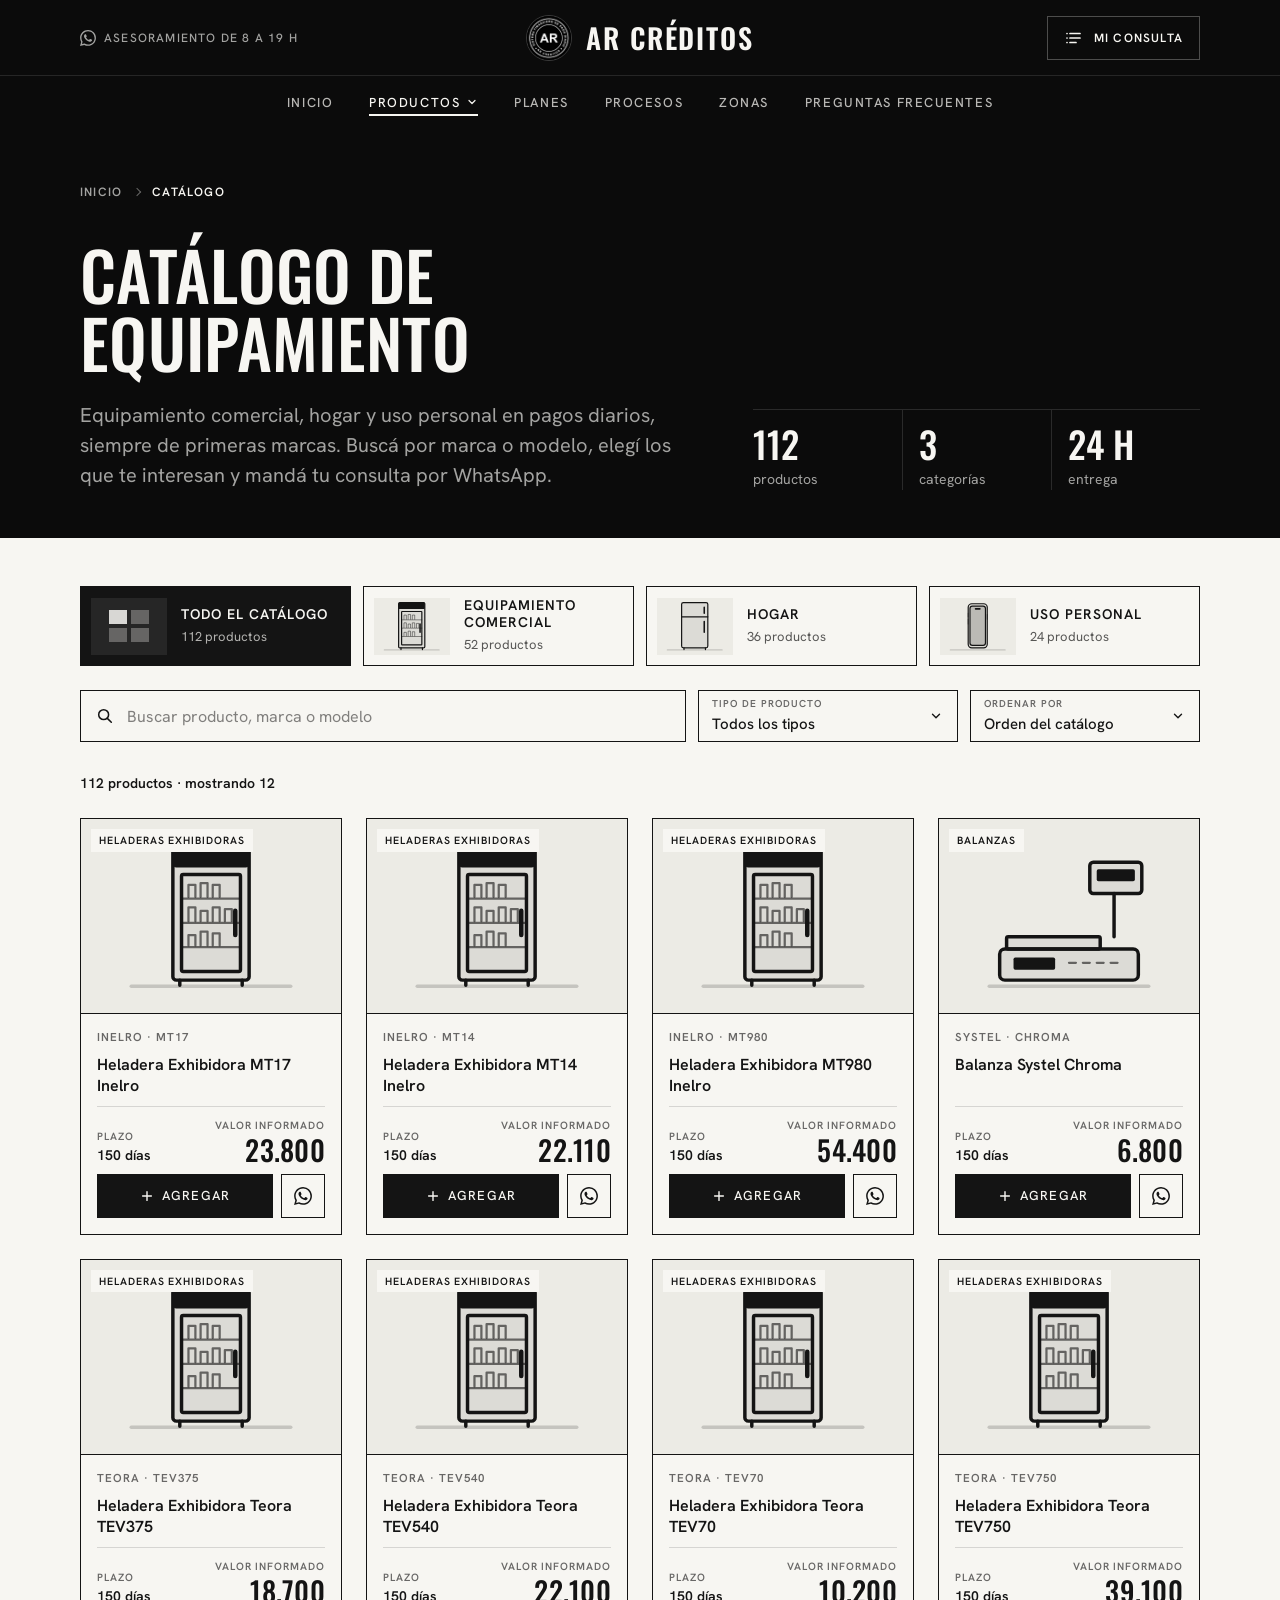
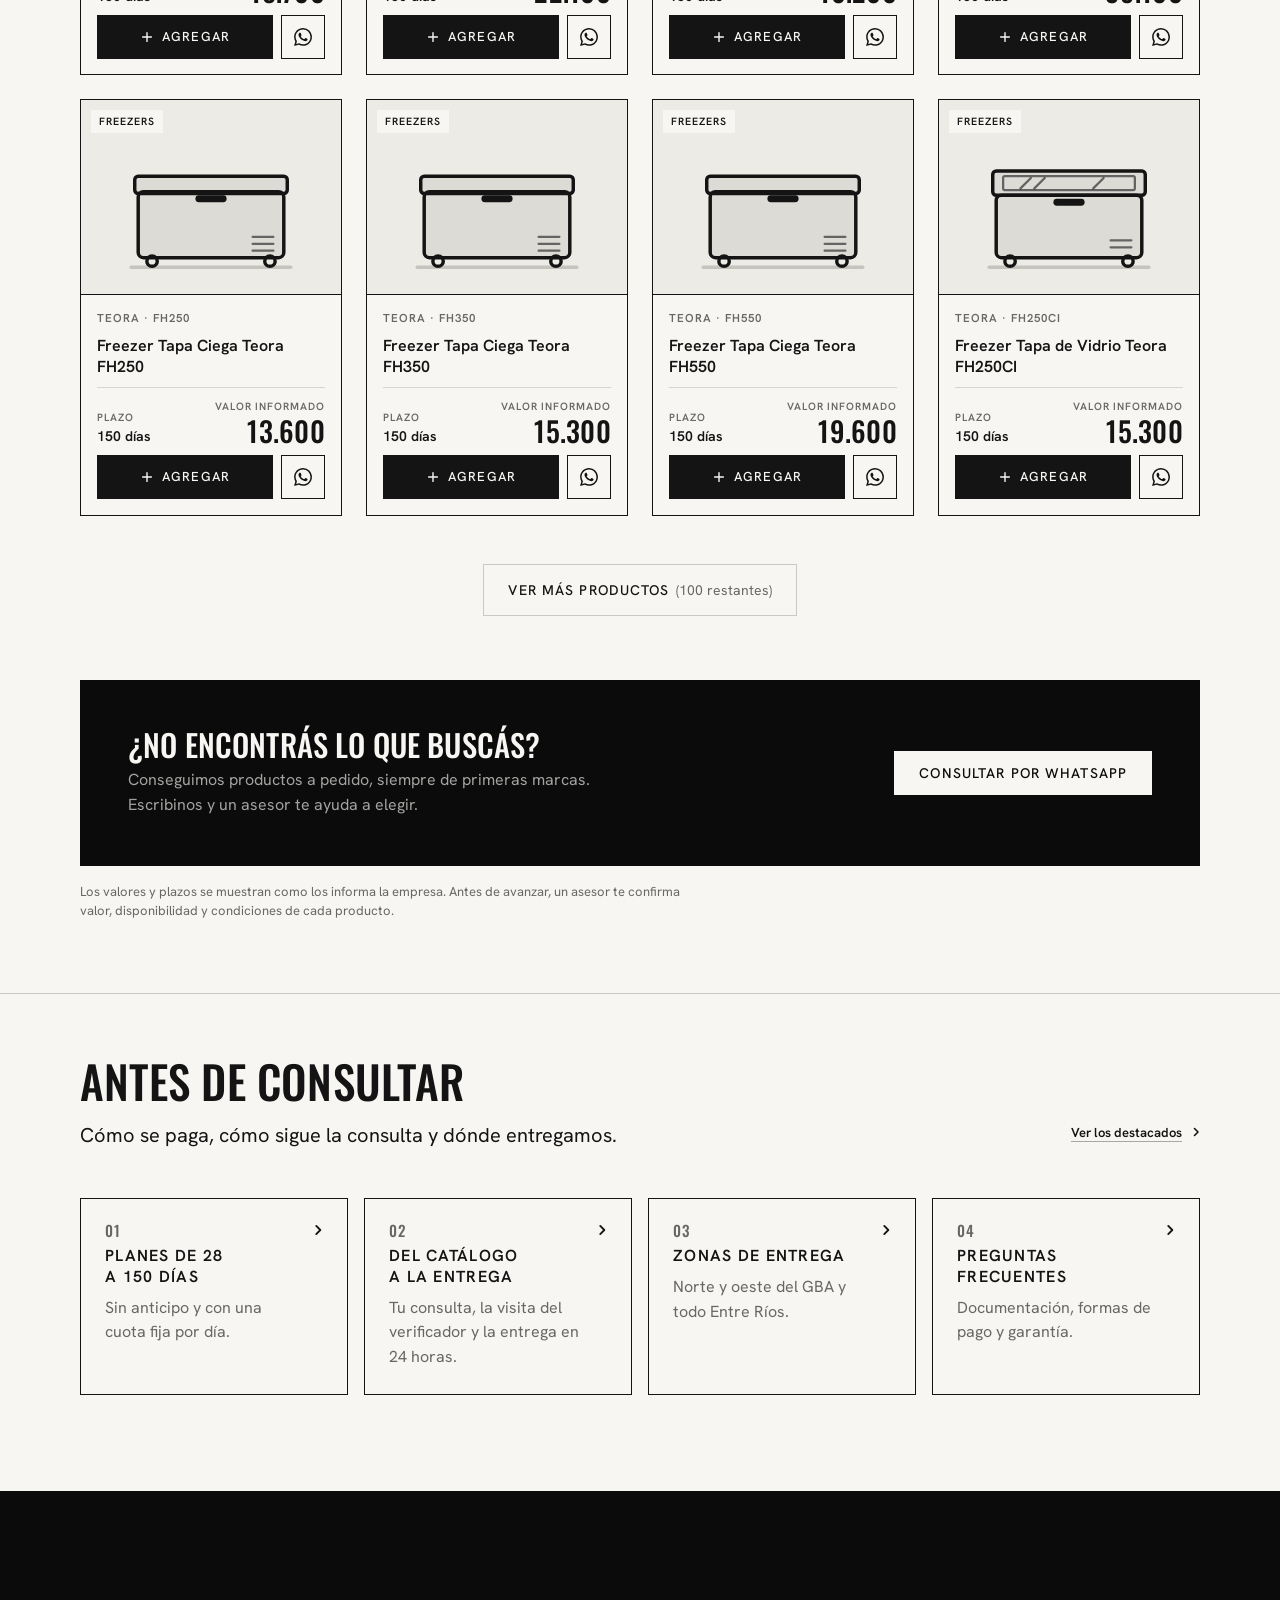
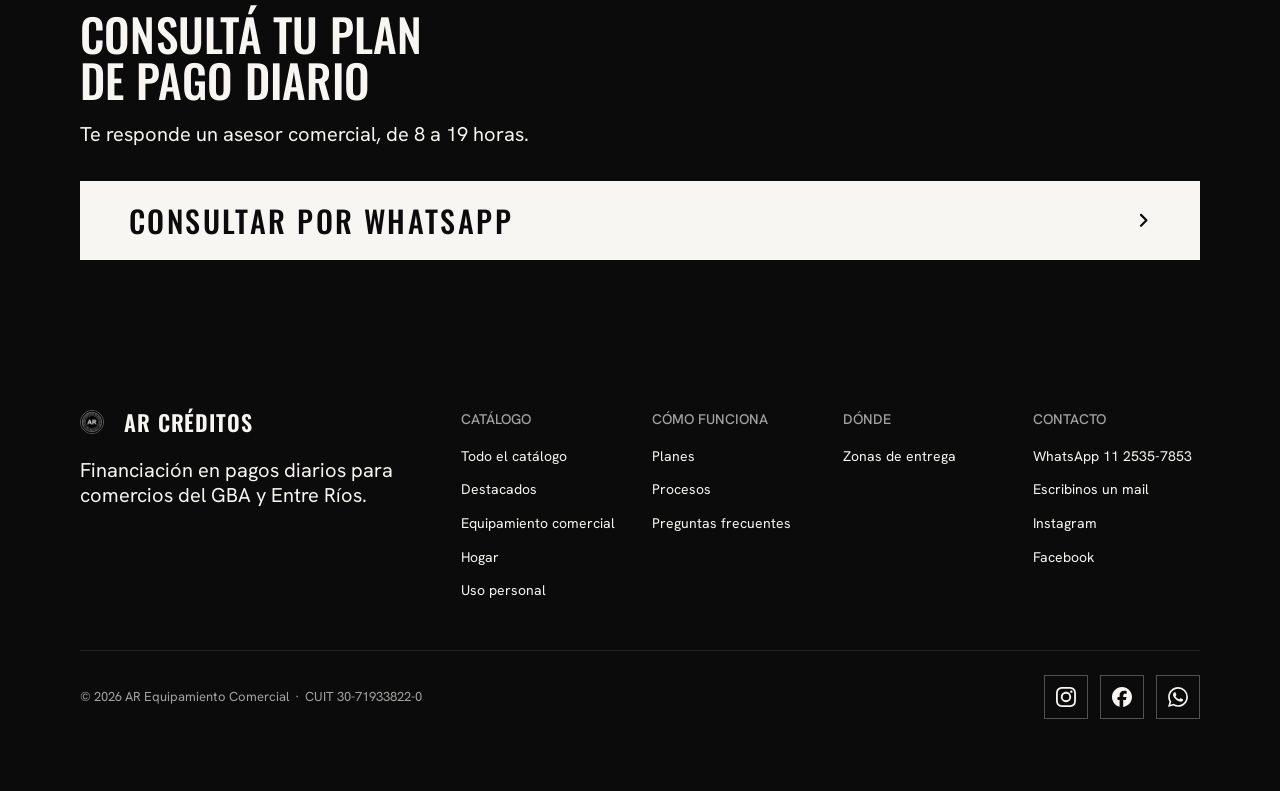
==== commit dc173dae: "Menú: "Inicio" como primer ítem en las dos páginas En el inicio sube al principio de la página y que" ====
--- a/catalogo.html
+++ b/catalogo.html
@@ -40,7 +40,7 @@
 }
 </style>
 <link rel="stylesheet" href="assets/css/styles.css?v=202611201900">
-<link rel="stylesheet" href="assets/css/header.css?v=202611201900">
+<link rel="stylesheet" href="assets/css/header.css?v=202611251500">
 <link rel="stylesheet" href="assets/css/catalogo.css?v=202611251200">
 <script>document.documentElement.classList.add('m-enter');setTimeout(()=>document.documentElement.classList.add('m-enter-done'),700)</script>
 <script>document.documentElement.classList.add('mo-js');setTimeout(()=>document.documentElement.classList.add('mo-safe'),2500)</script>
@@ -77,6 +77,7 @@
     <div class="wrap hdr__navbar">
       <a class="hdr__mini" href="index.html" tabindex="-1" aria-hidden="true"><img src="assets/img/logo-ar-creditos-96.jpg" alt="" width="30" height="30"><span>AR Créditos</span></a>
       <ul class="hdr__links">
+        <li class="hdr__item"><a class="hdr__link" href="index.html">Inicio</a></li>
         <li class="hdr__item hdr__item--drop">
           <button class="hdr__link hdr__trigger" type="button" aria-expanded="false" aria-controls="menu-productos" aria-current="page">
             Productos
--- a/assets/css/header.css
+++ b/assets/css/header.css
@@ -167,6 +167,7 @@
   .hdr.is-menu .hdr__links > li:nth-child(3) { animation-delay: 80ms; }
   .hdr.is-menu .hdr__links > li:nth-child(4) { animation-delay: 120ms; }
   .hdr.is-menu .hdr__links > li:nth-child(5) { animation-delay: 160ms; }
+  .hdr.is-menu .hdr__links > li:nth-child(6) { animation-delay: 200ms; }
   .hdr.is-menu .hdr__link {
     width: 100%; height: 64px; padding: 0; justify-content: space-between; color: var(--ink);
     font: 500 26px/1 var(--font-display); letter-spacing: .02em;
@@ -185,7 +186,7 @@
   .drop__name { font-size: 14px; }
   .drop__desc { font-size: 13px; }
   .drop__count { display: none; }
-  .hdr.is-menu .hdr__sheet-foot { display: grid; gap: var(--s-3); margin-top: var(--s-6); animation: item-in .42s var(--ar-ease) .2s both; }
+  .hdr.is-menu .hdr__sheet-foot { display: grid; gap: var(--s-3); margin-top: var(--s-6); animation: item-in .42s var(--ar-ease) .24s both; }
   .hdr__sheet-foot .btn { width: 100%; height: 52px; }
   .hdr__sheet-foot p { color: var(--muted); font-size: var(--t-small); }
   html.menu-open { overflow: hidden; }
